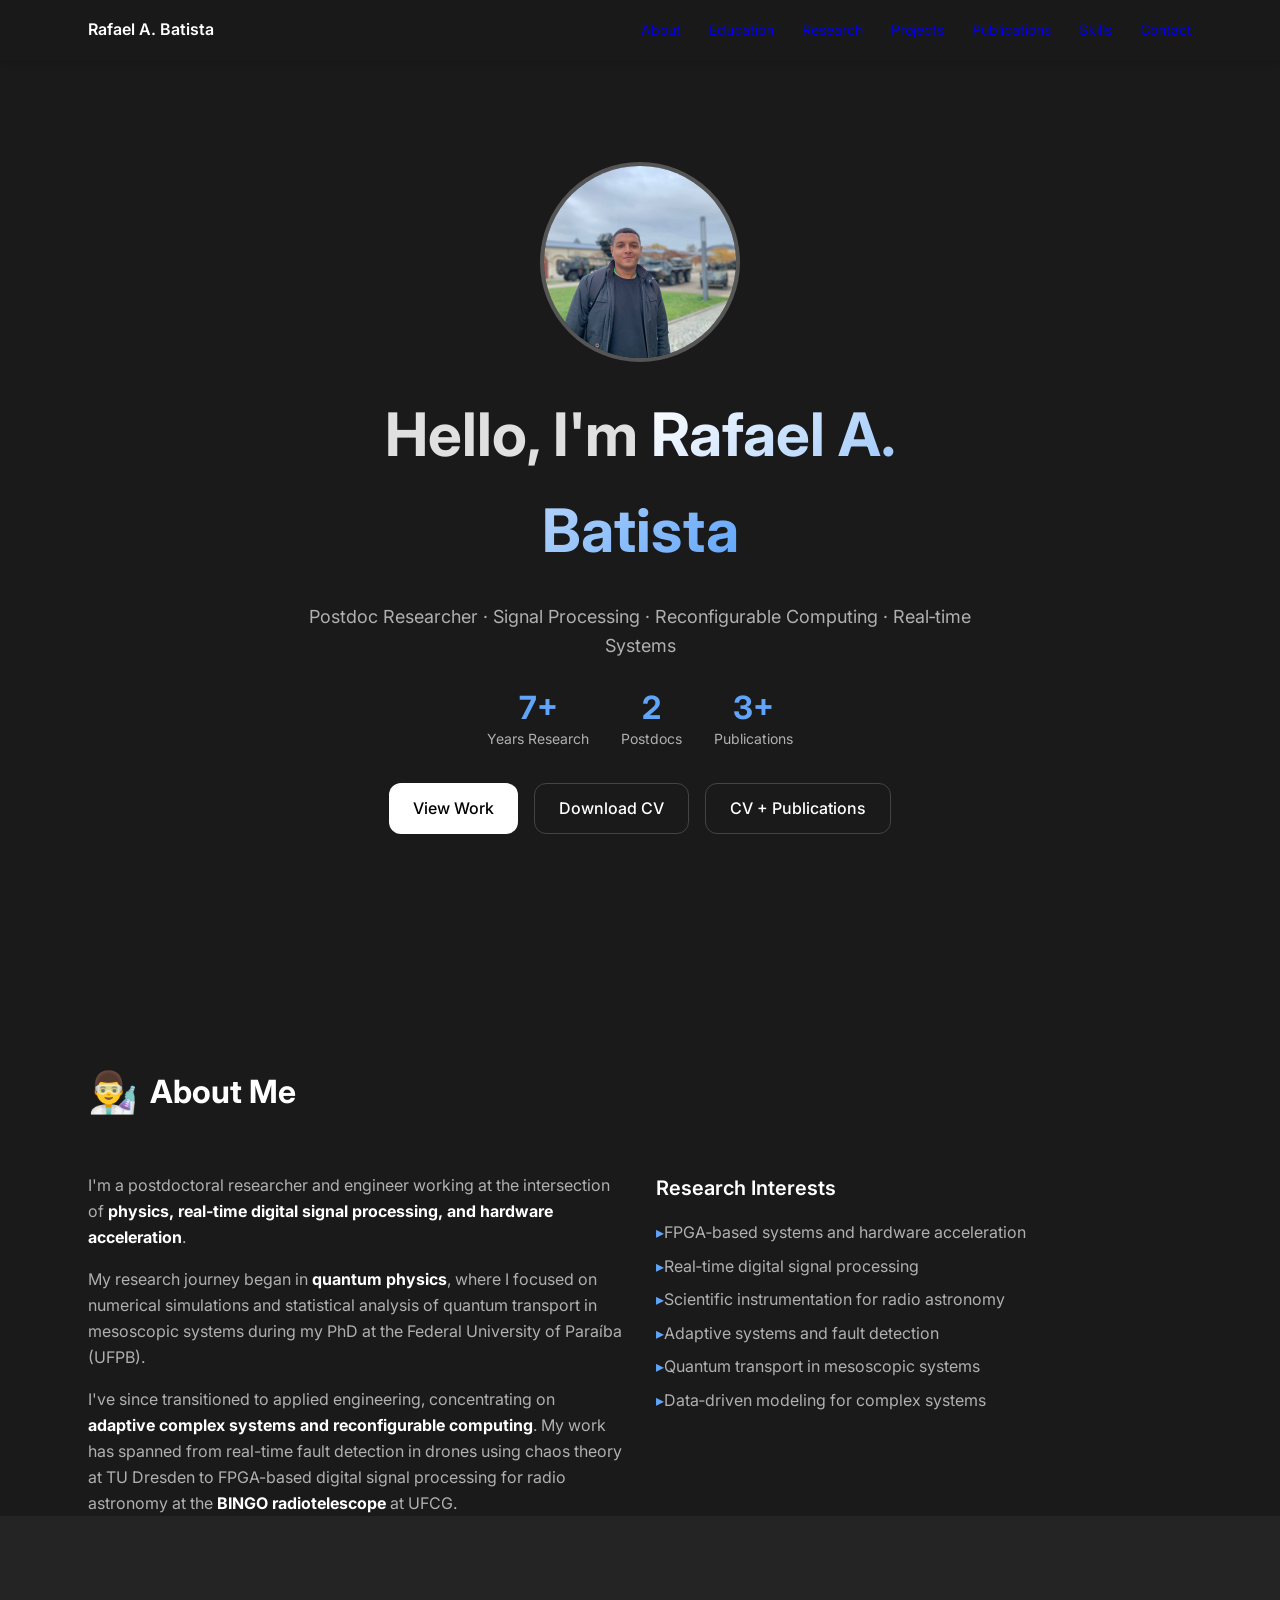
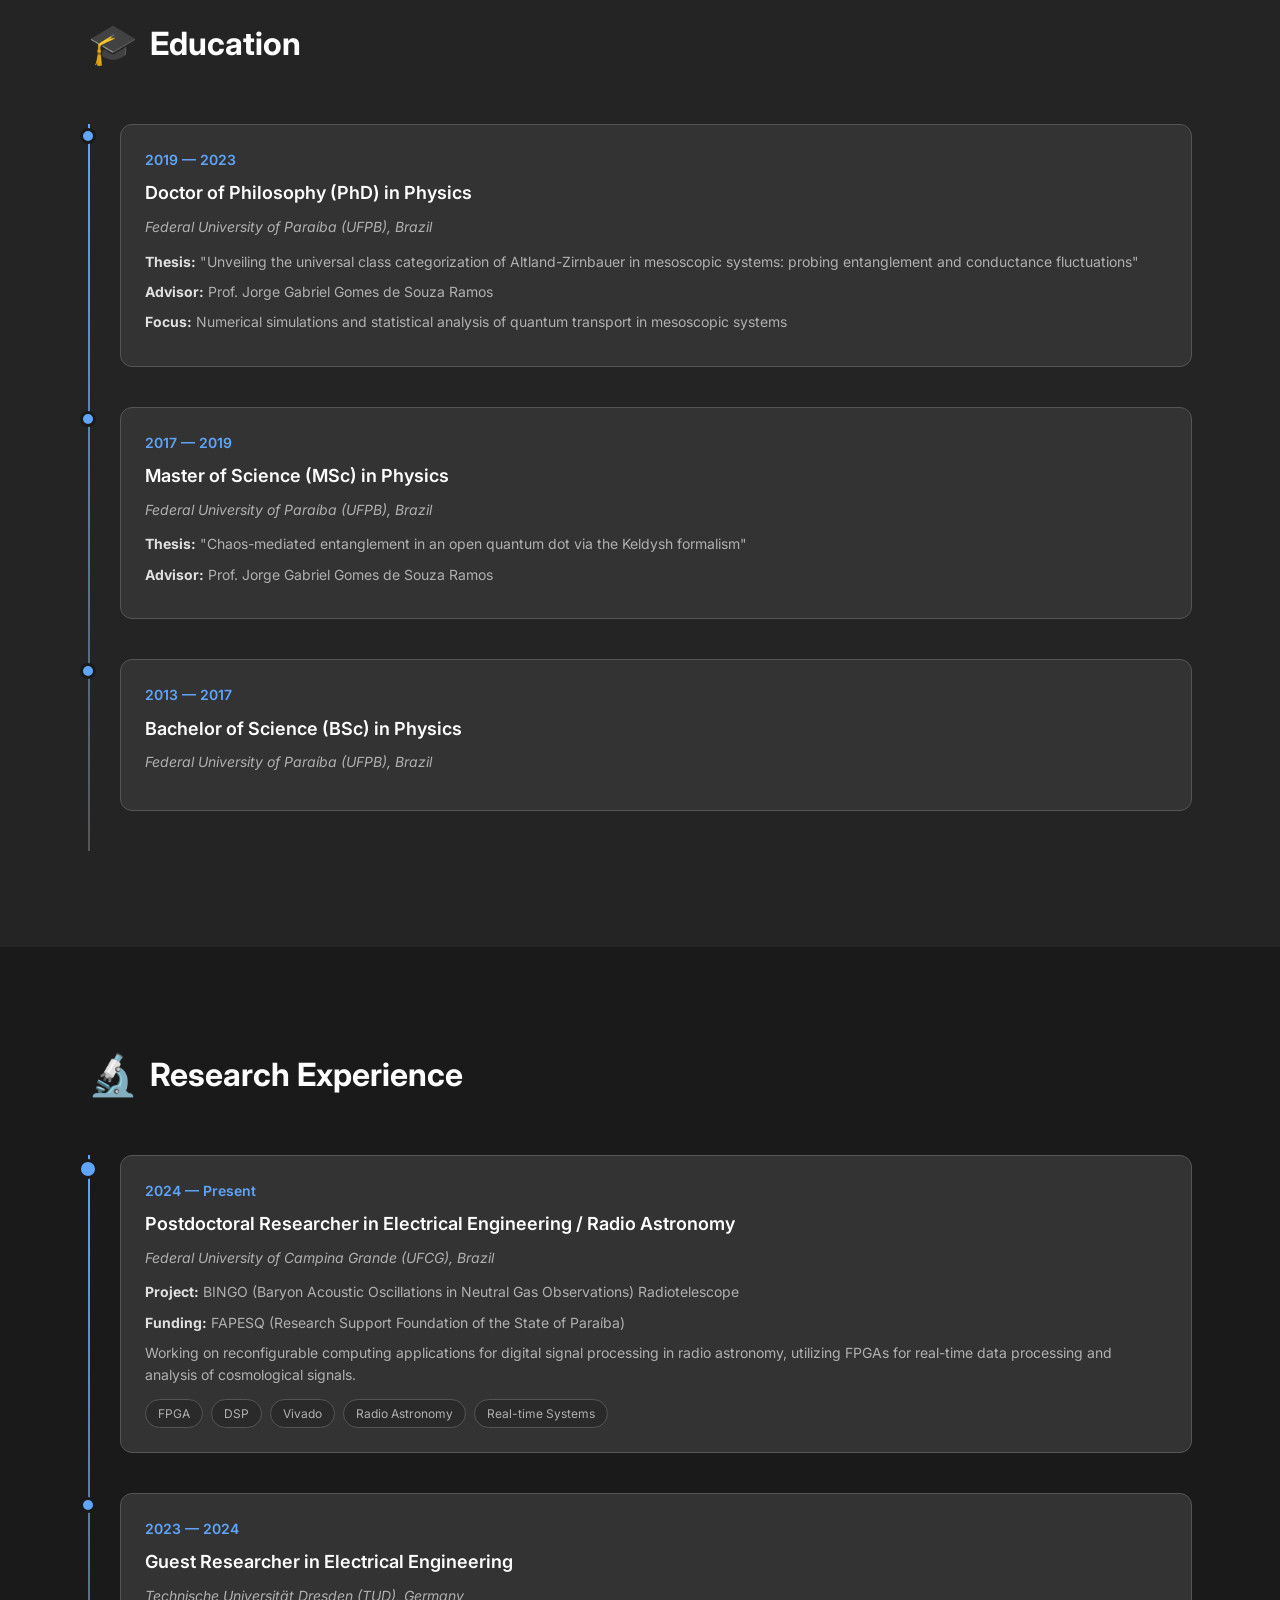
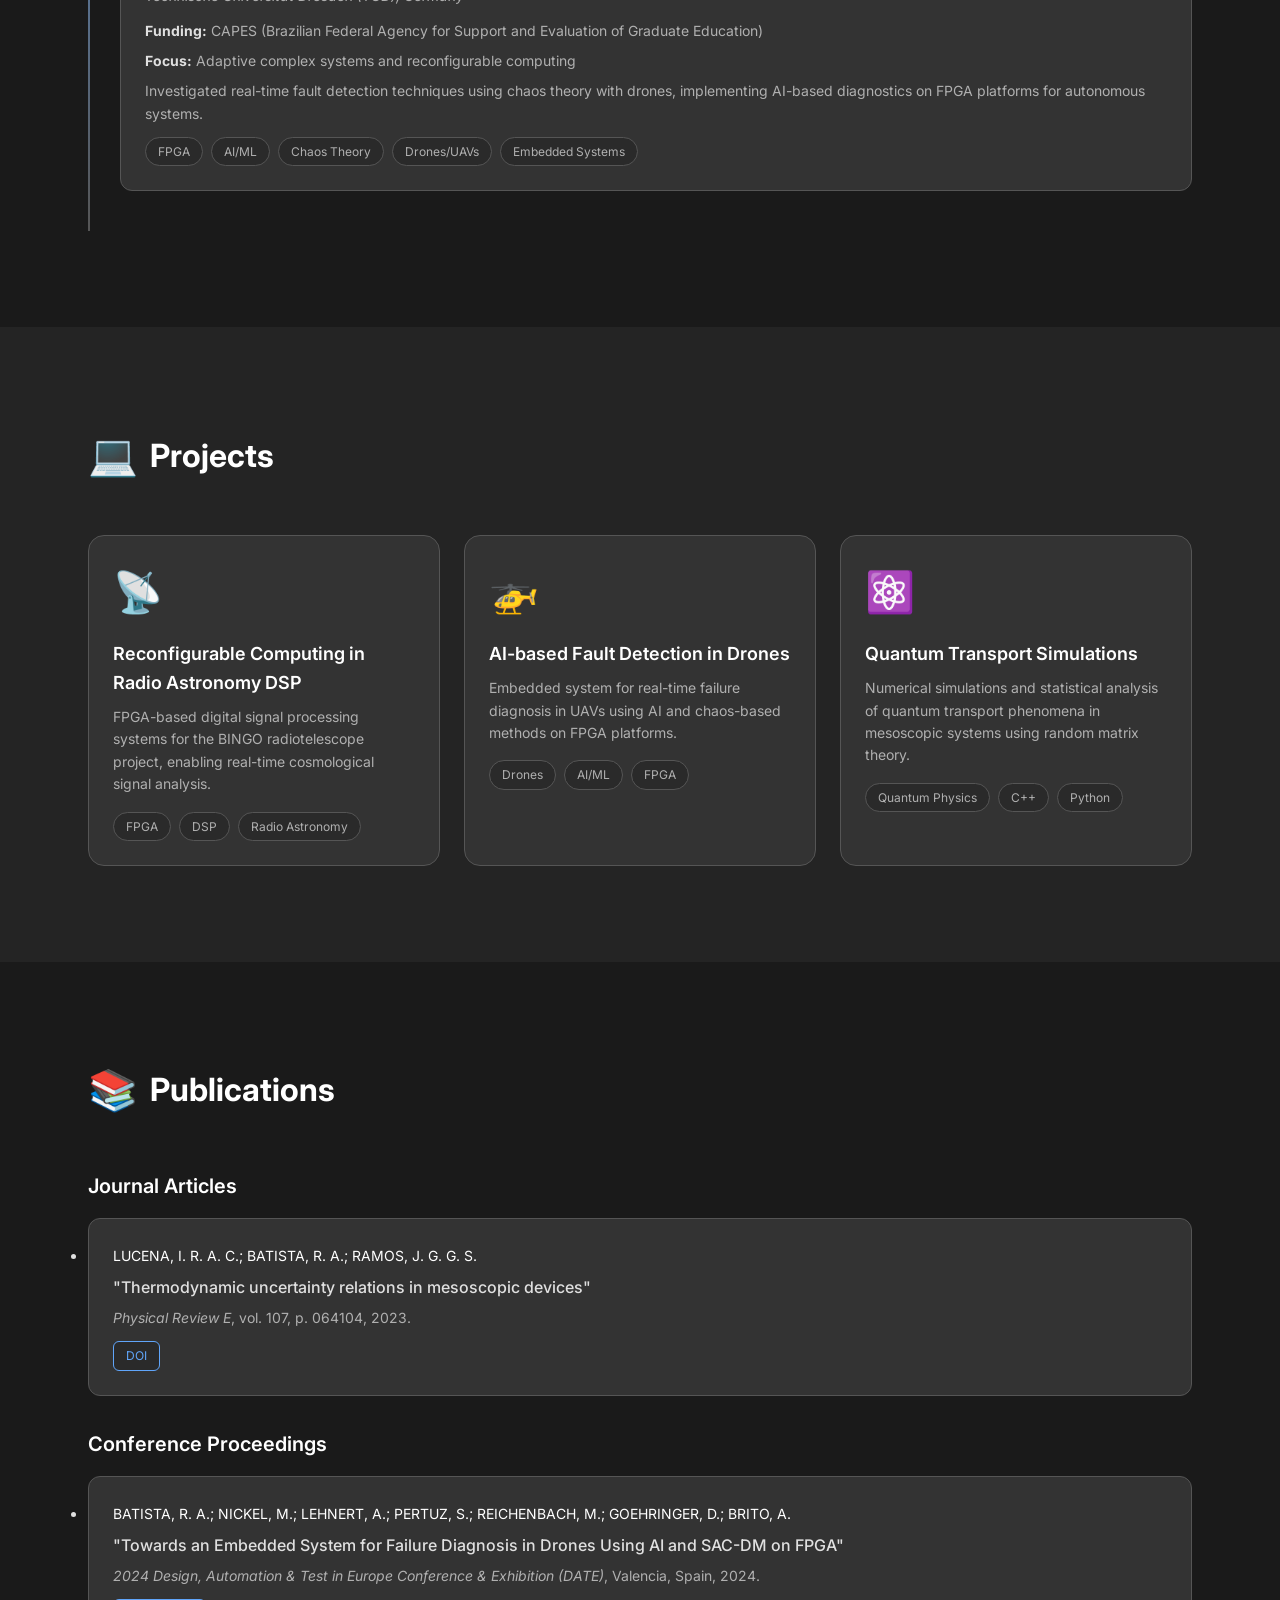
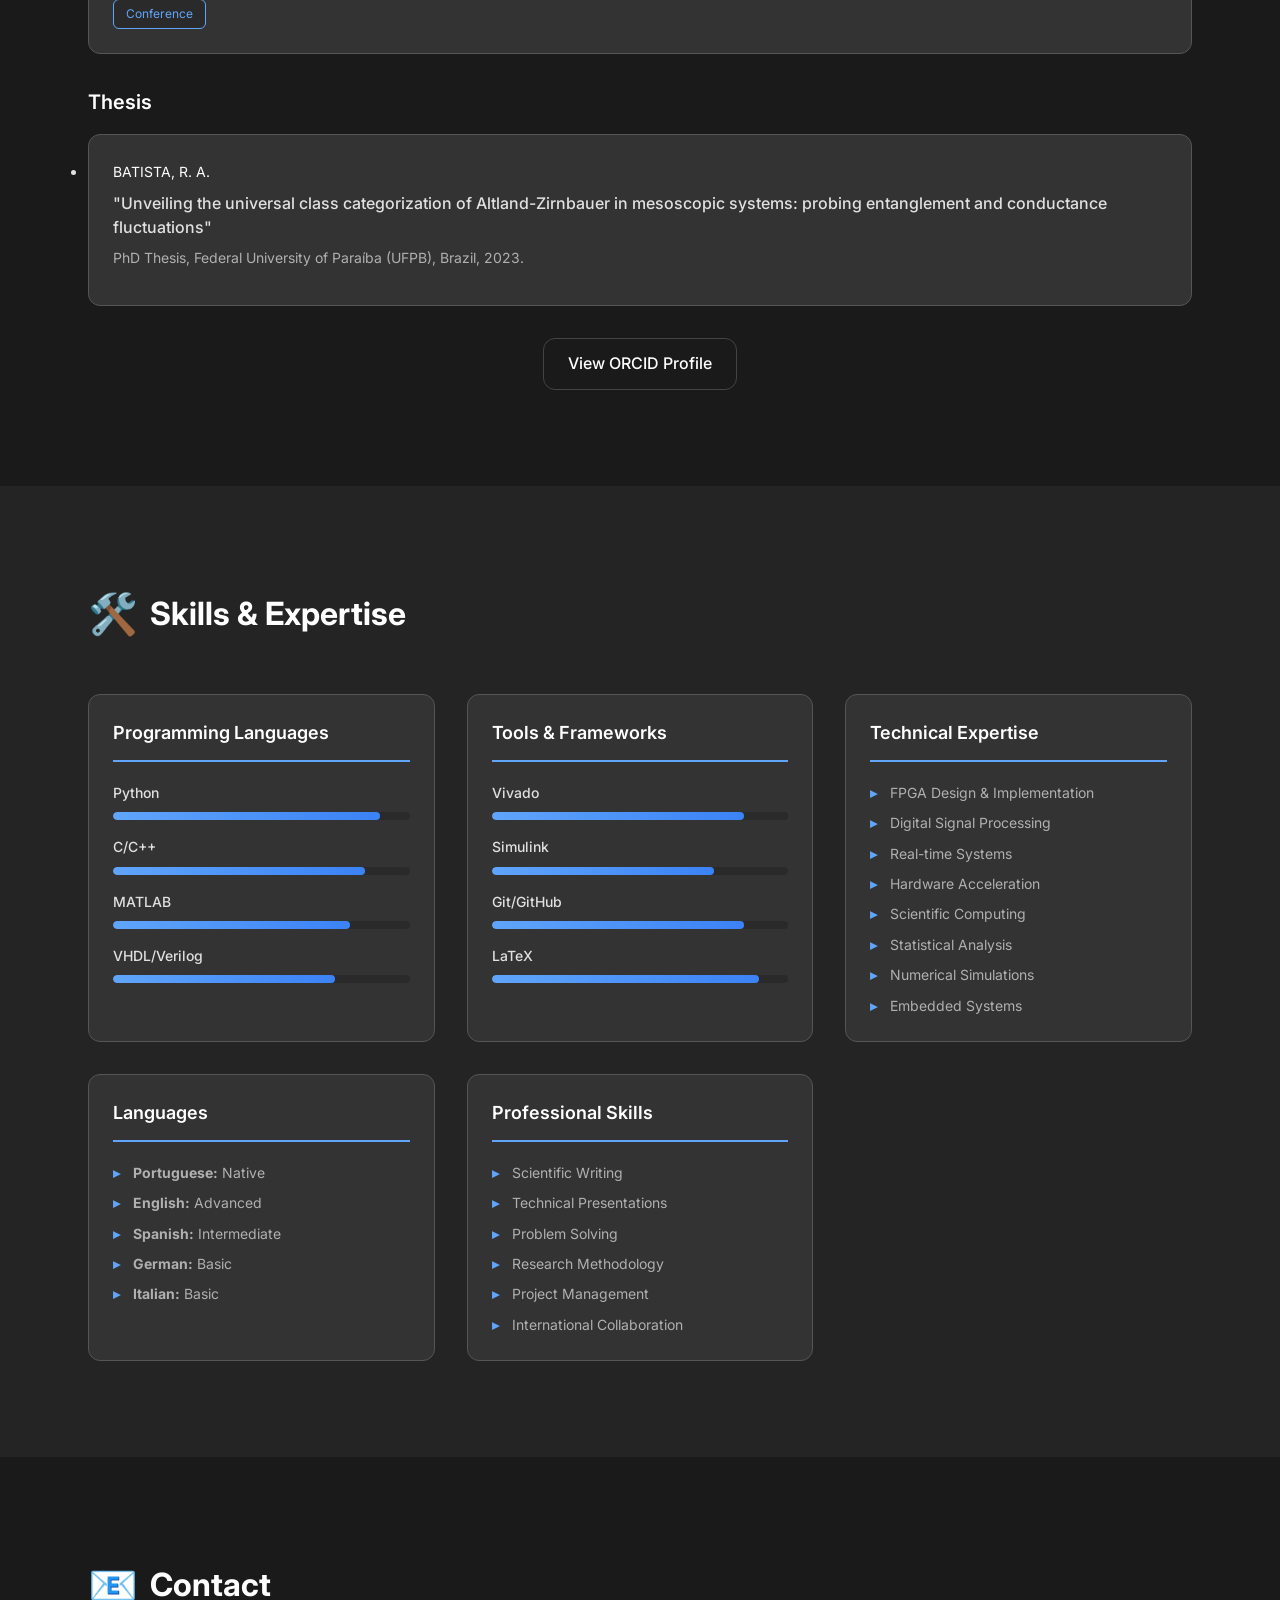
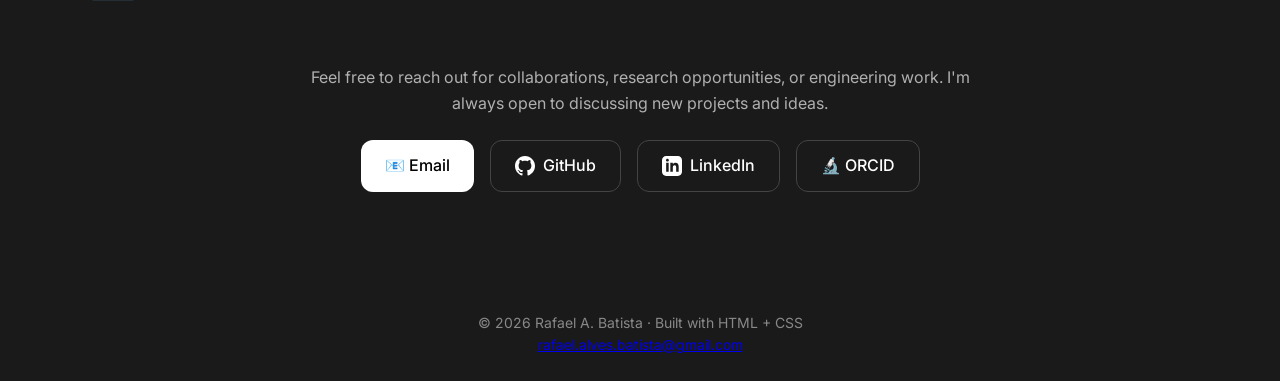
==== index.html @ 234abe45 "Initial commit: Professional portfolio website with all sections and projects" ====
<!DOCTYPE html>
<html lang="en">

<head>
  <meta charset="UTF-8" />
  <meta name="viewport" content="width=device-width, initial-scale=1.0" />

  <!-- SEO Meta Tags -->
  <title>Rafael A. Batista — Postdoctoral Researcher in Signal Processing & Reconfigurable Computing</title>
  <meta name="description"
    content="Rafael A. Batista is a postdoctoral researcher specializing in signal processing, reconfigurable computing, FPGA systems, and quantum transport. Currently working on the BINGO radio astronomy project at UFCG." />
  <meta name="keywords"
    content="Rafael Batista, FPGA, Signal Processing, Radio Astronomy, Quantum Transport, Reconfigurable Computing, BINGO, Digital Signal Processing" />
  <meta name="author" content="Rafael A. Batista" />

  <!-- Open Graph Meta Tags -->
  <meta property="og:title" content="Rafael A. Batista — Postdoctoral Researcher" />
  <meta property="og:description"
    content="Postdoctoral researcher specializing in signal processing, reconfigurable computing, and quantum transport." />
  <meta property="og:type" content="website" />
  <meta property="og:url" content="https://rafffaelb.github.io/" />
  <meta property="og:image" content="my_photo.jpg" />

  <!-- Schema.org markup for Google -->
  <script type="application/ld+json">
  {
    "@context": "https://schema.org",
    "@type": "Person",
    "name": "Rafael Alves Batista",
    "url": "https://rafffaelb.github.io/",
    "sameAs": [
      "https://github.com/Rafffaelb",
      "https://linkedin.com/in/rafael-alves-845470149",
      "https://orcid.org/0000-0002-7906-1505"
    ],
    "jobTitle": "Postdoctoral Researcher",
    "worksFor": {
      "@type": "Organization",
      "name": "Federal University of Campina Grande"
    },
    "alumniOf": [
      {
        "@type": "Organization",
        "name": "Federal University of Paraíba"
      }
    ]
  }
  </script>

  <!-- Favicon -->
  <link rel="icon" type="image/png"
    href="data:image/svg+xml,<svg xmlns='http://www.w3.org/2000/svg' viewBox='0 0 100 100'><text y='.9em' font-size='90'>🔬</text></svg>">

  <link rel="stylesheet" href="styles.css?v=15.0">
</head>

<body class="bg-dark-grey text-light-grey antialiased">

  <!-- NAVBAR -->
  <header class="fixed w-full z-50 bg-dark-grey/80 backdrop-blur border-b border-medium-grey">
    <div class="max-w-6xl mx-auto flex justify-between items-center px-6 py-3">
      <h1 class="text-base font-semibold text-white">Rafael A. Batista</h1>
      <nav class="space-x-6 text-sm text-medium-grey">
        <a href="#about" class="hover:text-white transition">About</a>
        <a href="#education" class="hover:text-white transition">Education</a>
        <a href="#research" class="hover:text-white transition">Research</a>
        <a href="#projects" class="hover:text-white transition">Projects</a>
        <a href="#publications" class="hover:text-white transition">Publications</a>
        <a href="#skills" class="hover:text-white transition">Skills</a>
        <a href="#contact" class="hover:text-white transition">Contact</a>
      </nav>
    </div>
  </header>

  <!-- HERO -->
  <section class="min-h-screen flex items-center justify-center px-6 pt-24">
    <div class="text-center max-w-2xl">
      <div class="flex justify-center mb-6">
        <img src="my_photo.jpg" alt="Rafael A. Batista" class="profile-photo object-cover"
          style="width: 200px; height: 200px; border-radius: 50%; border: 4px solid #555555; object-fit: cover;">
      </div>
      <h2 class="text-4xl md:text-6xl font-bold mb-6">
        Hello, I'm <span class="text-white gradient-text">Rafael A. Batista</span>
      </h2>
      <p class="text-medium-grey text-lg leading-relaxed mb-4">
        Postdoc Researcher · Signal Processing · Reconfigurable Computing · Real‑time Systems
      </p>
      <div class="stats-container flex justify-center gap-8 mb-8">
        <div class="stat-item">
          <div class="stat-number">7+</div>
          <div class="stat-label">Years Research</div>
        </div>
        <div class="stat-item">
          <div class="stat-number">2</div>
          <div class="stat-label">Postdocs</div>
        </div>
        <div class="stat-item">
          <div class="stat-number">3+</div>
          <div class="stat-label">Publications</div>
        </div>
      </div>
      <div class="mt-8 flex justify-center gap-4">
        <a href="#projects" class="btn-primary">
          View Work
        </a>
        <a href="Curriculum_vitae.pdf" class="btn-secondary">
          Download CV
        </a>
        <a href="Curriculum_vitae_publications.pdf" class="btn-secondary">
          CV + Publications
        </a>
      </div>
    </div>
  </section>

  <!-- ABOUT -->
  <section id="about" class="bg-dark-grey max-w-6xl mx-auto px-6 pb-32 pt-40"
    style="position: relative; z-index: 10; background-color: #1a1a1a;">
    <h3 class="section-title">
      <span class="section-icon">👨‍🔬</span>
      About Me
    </h3>
    <div class="grid md:grid-cols-2 gap-8">
      <div>
        <p class="text-medium-grey leading-relaxed mb-4">
          I'm a postdoctoral researcher and engineer working at the intersection of <strong class="text-white">physics,
            real‑time digital signal processing, and hardware acceleration</strong>.
        </p>
        <p class="text-medium-grey leading-relaxed mb-4">
          My research journey began in <strong class="text-white">quantum physics</strong>, where I focused on numerical
          simulations
          and statistical analysis of quantum transport in mesoscopic systems during my PhD at the Federal
          University of Paraíba (UFPB).
        </p>
        <p class="text-medium-grey leading-relaxed">
          I've since transitioned to applied engineering, concentrating on <strong class="text-white">adaptive complex
            systems
            and reconfigurable computing</strong>. My work has spanned from real-time fault detection in drones using
          chaos theory at TU Dresden to FPGA-based digital signal processing for radio astronomy at the
          <strong class="text-white">BINGO radiotelescope</strong> at UFCG.
        </p>
      </div>
      <div>
        <h4 class="text-xl font-semibold mb-4 text-white">Research Interests</h4>
        <ul class="space-y-2 text-medium-grey">
          <li class="flex items-start">
            <span class="text-accent mr-2">▸</span>
            <span>FPGA‑based systems and hardware acceleration</span>
          </li>
          <li class="flex items-start">
            <span class="text-accent mr-2">▸</span>
            <span>Real‑time digital signal processing</span>
          </li>
          <li class="flex items-start">
            <span class="text-accent mr-2">▸</span>
            <span>Scientific instrumentation for radio astronomy</span>
          </li>
          <li class="flex items-start">
            <span class="text-accent mr-2">▸</span>
            <span>Adaptive systems and fault detection</span>
          </li>
          <li class="flex items-start">
            <span class="text-accent mr-2">▸</span>
            <span>Quantum transport in mesoscopic systems</span>
          </li>
          <li class="flex items-start">
            <span class="text-accent mr-2">▸</span>
            <span>Data‑driven modeling for complex systems</span>
          </li>
        </ul>
      </div>
    </div>
  </section>

  <!-- EDUCATION -->
  <section id="education" class="bg-light-grey/40 border-t border-medium-grey">
    <div class="max-w-6xl mx-auto px-6 py-24">
      <h3 class="section-title">
        <span class="section-icon">🎓</span>
        Education
      </h3>

      <div class="timeline">
        <!-- PhD -->
        <div class="timeline-item">
          <div class="timeline-marker"></div>
          <div class="timeline-content">
            <div class="timeline-date">2019 — 2023</div>
            <h4 class="timeline-title">Doctor of Philosophy (PhD) in Physics</h4>
            <p class="timeline-institution">Federal University of Paraíba (UFPB), Brazil</p>
            <p class="timeline-description">
              <strong>Thesis:</strong> "Unveiling the universal class categorization of Altland-Zirnbauer in
              mesoscopic systems: probing entanglement and conductance fluctuations"
            </p>
            <p class="timeline-description">
              <strong>Advisor:</strong> Prof. Jorge Gabriel Gomes de Souza Ramos
            </p>
            <p class="timeline-description">
              <strong>Focus:</strong> Numerical simulations and statistical analysis of quantum transport in mesoscopic
              systems
            </p>
          </div>
        </div>

        <!-- Master's -->
        <div class="timeline-item">
          <div class="timeline-marker"></div>
          <div class="timeline-content">
            <div class="timeline-date">2017 — 2019</div>
            <h4 class="timeline-title">Master of Science (MSc) in Physics</h4>
            <p class="timeline-institution">Federal University of Paraíba (UFPB), Brazil</p>
            <p class="timeline-description">
              <strong>Thesis:</strong> "Chaos-mediated entanglement in an open quantum dot via the Keldysh formalism"
            </p>
            <p class="timeline-description">
              <strong>Advisor:</strong> Prof. Jorge Gabriel Gomes de Souza Ramos
            </p>
          </div>
        </div>

        <!-- Bachelor's -->
        <div class="timeline-item">
          <div class="timeline-marker"></div>
          <div class="timeline-content">
            <div class="timeline-date">2013 — 2017</div>
            <h4 class="timeline-title">Bachelor of Science (BSc) in Physics</h4>
            <p class="timeline-institution">Federal University of Paraíba (UFPB), Brazil</p>
          </div>
        </div>
      </div>
    </div>
  </section>

  <!-- RESEARCH EXPERIENCE -->
  <section id="research" class="max-w-6xl mx-auto px-6 py-24">
    <h3 class="section-title">
      <span class="section-icon">🔬</span>
      Research Experience
    </h3>

    <div class="timeline">
      <!-- Current Postdoc -->
      <div class="timeline-item">
        <div class="timeline-marker current"></div>
        <div class="timeline-content">
          <div class="timeline-date">2024 — Present</div>
          <h4 class="timeline-title">Postdoctoral Researcher in Electrical Engineering / Radio Astronomy</h4>
          <p class="timeline-institution">Federal University of Campina Grande (UFCG), Brazil</p>
          <p class="timeline-description">
            <strong>Project:</strong> BINGO (Baryon Acoustic Oscillations in Neutral Gas Observations) Radiotelescope
          </p>
          <p class="timeline-description">
            <strong>Funding:</strong> FAPESQ (Research Support Foundation of the State of Paraíba)
          </p>
          <p class="timeline-description">
            Working on reconfigurable computing applications for digital signal processing in radio astronomy,
            utilizing FPGAs for real-time data processing and analysis of cosmological signals.
          </p>
          <div class="tech-container mt-3">
            <span class="tech-item">FPGA</span>
            <span class="tech-item">DSP</span>
            <span class="tech-item">Vivado</span>
            <span class="tech-item">Radio Astronomy</span>
            <span class="tech-item">Real-time Systems</span>
          </div>
        </div>
      </div>

      <!-- Previous Postdoc -->
      <div class="timeline-item">
        <div class="timeline-marker"></div>
        <div class="timeline-content">
          <div class="timeline-date">2023 — 2024</div>
          <h4 class="timeline-title">Guest Researcher in Electrical Engineering</h4>
          <p class="timeline-institution">Technische Universität Dresden (TUD), Germany</p>
          <p class="timeline-description">
            <strong>Funding:</strong> CAPES (Brazilian Federal Agency for Support and Evaluation of Graduate Education)
          </p>
          <p class="timeline-description">
            <strong>Focus:</strong> Adaptive complex systems and reconfigurable computing
          </p>
          <p class="timeline-description">
            Investigated real-time fault detection techniques using chaos theory with drones,
            implementing AI-based diagnostics on FPGA platforms for autonomous systems.
          </p>
          <div class="tech-container mt-3">
            <span class="tech-item">FPGA</span>
            <span class="tech-item">AI/ML</span>
            <span class="tech-item">Chaos Theory</span>
            <span class="tech-item">Drones/UAVs</span>
            <span class="tech-item">Embedded Systems</span>
          </div>
        </div>
      </div>
    </div>
  </section>

  <!-- PROJECTS -->
  <section id="projects" class="bg-light-grey/40 border-t border-medium-grey">
    <div class="max-w-6xl mx-auto px-6 py-24">
      <h3 class="section-title">
        <span class="section-icon">💻</span>
        Projects
      </h3>

      <div class="grid md:grid-cols-2 lg:grid-cols-3 gap-6">
        <!-- Card 1: Radio Astronomy DSP -->
        <a href="project_radio_astronomy_dsp.html" class="project-card">
          <div class="project-icon">📡</div>
          <h4 class="text-lg font-semibold mb-2 text-white">Reconfigurable Computing in Radio Astronomy DSP</h4>
          <p class="text-medium-grey text-sm mb-4">
            FPGA-based digital signal processing systems for the BINGO radiotelescope project,
            enabling real-time cosmological signal analysis.
          </p>
          <div class="tech-container">
            <span class="tech-item">FPGA</span>
            <span class="tech-item">DSP</span>
            <span class="tech-item">Radio Astronomy</span>
          </div>
        </a>

        <!-- Card 2: Drones and Robotics -->
        <a href="project_drones_robotics.html" class="project-card">
          <div class="project-icon">🚁</div>
          <h4 class="text-lg font-semibold mb-2 text-white">AI-based Fault Detection in Drones</h4>
          <p class="text-medium-grey text-sm mb-4">
            Embedded system for real-time failure diagnosis in UAVs using AI and chaos-based
            methods on FPGA platforms.
          </p>
          <div class="tech-container">
            <span class="tech-item">Drones</span>
            <span class="tech-item">AI/ML</span>
            <span class="tech-item">FPGA</span>
          </div>
        </a>

        <!-- Card 3: Quantum Transport -->
        <a href="project_quantum_transport.html" class="project-card">
          <div class="project-icon">⚛️</div>
          <h4 class="text-lg font-semibold mb-2 text-white">Quantum Transport Simulations</h4>
          <p class="text-medium-grey text-sm mb-4">
            Numerical simulations and statistical analysis of quantum transport phenomena in
            mesoscopic systems using random matrix theory.
          </p>
          <div class="tech-container">
            <span class="tech-item">Quantum Physics</span>
            <span class="tech-item">C++</span>
            <span class="tech-item">Python</span>
          </div>
        </a>
      </div>
    </div>
  </section>

  <!-- PUBLICATIONS -->
  <section id="publications" class="max-w-6xl mx-auto px-6 py-24">
    <h3 class="section-title">
      <span class="section-icon">📚</span>
      Publications
    </h3>

    <div class="publications-container">
      <!-- Journal Articles -->
      <div class="publication-category">
        <h4 class="text-xl font-semibold mb-4 text-white">Journal Articles</h4>
        <ul class="space-y-4">
          <li class="publication-item">
            <div class="publication-authors">
              <span class="text-white">LUCENA, I. R. A. C.; BATISTA, R. A.; RAMOS, J. G. G. S.</span>
            </div>
            <div class="publication-title">
              "Thermodynamic uncertainty relations in mesoscopic devices"
            </div>
            <div class="publication-venue">
              <em class="text-medium-grey">Physical Review E</em>, vol. 107, p. 064104, 2023.
            </div>
            <div class="publication-links">
              <a href="https://doi.org/10.1103/PhysRevE.107.064104" target="_blank" class="publication-link">DOI</a>
            </div>
          </li>
        </ul>
      </div>

      <!-- Conference Papers -->
      <div class="publication-category mt-8">
        <h4 class="text-xl font-semibold mb-4 text-white">Conference Proceedings</h4>
        <ul class="space-y-4">
          <li class="publication-item">
            <div class="publication-authors">
              <span class="text-white">BATISTA, R. A.; NICKEL, M.; LEHNERT, A.; PERTUZ, S.; REICHENBACH, M.; GOEHRINGER,
                D.; BRITO, A.</span>
            </div>
            <div class="publication-title">
              "Towards an Embedded System for Failure Diagnosis in Drones Using AI and SAC-DM on FPGA"
            </div>
            <div class="publication-venue">
              <em class="text-medium-grey">2024 Design, Automation & Test in Europe Conference & Exhibition (DATE)</em>,
              Valencia, Spain, 2024.
            </div>
            <div class="publication-links">
              <a href="#" class="publication-link">Conference</a>
            </div>
          </li>
        </ul>
      </div>

      <!-- PhD Thesis -->
      <div class="publication-category mt-8">
        <h4 class="text-xl font-semibold mb-4 text-white">Thesis</h4>
        <ul class="space-y-4">
          <li class="publication-item">
            <div class="publication-authors">
              <span class="text-white">BATISTA, R. A.</span>
            </div>
            <div class="publication-title">
              "Unveiling the universal class categorization of Altland-Zirnbauer in mesoscopic systems:
              probing entanglement and conductance fluctuations"
            </div>
            <div class="publication-venue">
              PhD Thesis, Federal University of Paraíba (UFPB), Brazil, 2023.
            </div>
          </li>
        </ul>
      </div>
    </div>

    <div class="text-center mt-8">
      <a href="https://orcid.org/0000-0002-7906-1505" target="_blank" class="btn-secondary">
        View ORCID Profile
      </a>
    </div>
  </section>

  <!-- SKILLS -->
  <section id="skills" class="bg-light-grey/40 border-t border-medium-grey">
    <div class="max-w-6xl mx-auto px-6 py-24">
      <h3 class="section-title">
        <span class="section-icon">🛠️</span>
        Skills & Expertise
      </h3>

      <div class="grid md:grid-cols-2 lg:grid-cols-3 gap-8">
        <!-- Programming Languages -->
        <div class="skill-category">
          <h4 class="skill-category-title">Programming Languages</h4>
          <div class="skill-list">
            <div class="skill-item">
              <span class="skill-name">Python</span>
              <div class="skill-bar">
                <div class="skill-level" style="width: 90%;"></div>
              </div>
            </div>
            <div class="skill-item">
              <span class="skill-name">C/C++</span>
              <div class="skill-bar">
                <div class="skill-level" style="width: 85%;"></div>
              </div>
            </div>
            <div class="skill-item">
              <span class="skill-name">MATLAB</span>
              <div class="skill-bar">
                <div class="skill-level" style="width: 80%;"></div>
              </div>
            </div>
            <div class="skill-item">
              <span class="skill-name">VHDL/Verilog</span>
              <div class="skill-bar">
                <div class="skill-level" style="width: 75%;"></div>
              </div>
            </div>
          </div>
        </div>

        <!-- Tools & Frameworks -->
        <div class="skill-category">
          <h4 class="skill-category-title">Tools & Frameworks</h4>
          <div class="skill-list">
            <div class="skill-item">
              <span class="skill-name">Vivado</span>
              <div class="skill-bar">
                <div class="skill-level" style="width: 85%;"></div>
              </div>
            </div>
            <div class="skill-item">
              <span class="skill-name">Simulink</span>
              <div class="skill-bar">
                <div class="skill-level" style="width: 75%;"></div>
              </div>
            </div>
            <div class="skill-item">
              <span class="skill-name">Git/GitHub</span>
              <div class="skill-bar">
                <div class="skill-level" style="width: 85%;"></div>
              </div>
            </div>
            <div class="skill-item">
              <span class="skill-name">LaTeX</span>
              <div class="skill-bar">
                <div class="skill-level" style="width: 90%;"></div>
              </div>
            </div>
          </div>
        </div>

        <!-- Technical Expertise -->
        <div class="skill-category">
          <h4 class="skill-category-title">Technical Expertise</h4>
          <ul class="expertise-list">
            <li>FPGA Design & Implementation</li>
            <li>Digital Signal Processing</li>
            <li>Real-time Systems</li>
            <li>Hardware Acceleration</li>
            <li>Scientific Computing</li>
            <li>Statistical Analysis</li>
            <li>Numerical Simulations</li>
            <li>Embedded Systems</li>
          </ul>
        </div>

        <!-- Languages -->
        <div class="skill-category">
          <h4 class="skill-category-title">Languages</h4>
          <ul class="expertise-list">
            <li><strong>Portuguese:</strong> Native</li>
            <li><strong>English:</strong> Advanced</li>
            <li><strong>Spanish:</strong> Intermediate</li>
            <li><strong>German:</strong> Basic</li>
            <li><strong>Italian:</strong> Basic</li>
          </ul>
        </div>

        <!-- Soft Skills -->
        <div class="skill-category">
          <h4 class="skill-category-title">Professional Skills</h4>
          <ul class="expertise-list">
            <li>Scientific Writing</li>
            <li>Technical Presentations</li>
            <li>Problem Solving</li>
            <li>Research Methodology</li>
            <li>Project Management</li>
            <li>International Collaboration</li>
          </ul>
        </div>
      </div>
    </div>
  </section>

  <!-- CONTACT -->
  <section id="contact" class="max-w-6xl mx-auto px-6 py-24">
    <h3 class="section-title">
      <span class="section-icon">📧</span>
      Contact
    </h3>
    <p class="text-medium-grey mb-6 max-w-2xl mx-auto text-center">
      Feel free to reach out for collaborations, research opportunities, or engineering work.
      I'm always open to discussing new projects and ideas.
    </p>
    <div class="flex flex-wrap justify-center gap-4">
      <a href="mailto:rafael.alves.batista@gmail.com" class="btn-primary">
        📧 Email
      </a>
      <a href="https://github.com/Rafffaelb" target="_blank" class="btn-secondary">
        <svg class="inline w-5 h-5 mr-2" fill="currentColor" viewBox="0 0 24 24">
          <path
            d="M12 0c-6.626 0-12 5.373-12 12 0 5.302 3.438 9.8 8.207 11.387.599.111.793-.261.793-.577v-2.234c-3.338.726-4.033-1.416-4.033-1.416-.546-1.387-1.333-1.756-1.333-1.756-1.089-.745.083-.729.083-.729 1.205.084 1.839 1.237 1.839 1.237 1.07 1.834 2.807 1.304 3.492.997.107-.775.418-1.305.762-1.604-2.665-.305-5.467-1.334-5.467-5.931 0-1.311.469-2.381 1.236-3.221-.124-.303-.535-1.524.117-3.176 0 0 1.008-.322 3.301 1.23.957-.266 1.983-.399 3.003-.404 1.02.005 2.047.138 3.006.404 2.291-1.552 3.297-1.23 3.297-1.23.653 1.653.242 2.874.118 3.176.77.84 1.235 1.911 1.235 3.221 0 4.609-2.807 5.624-5.479 5.921.43.372.823 1.102.823 2.222v3.293c0 .319.192.694.801.576 4.765-1.589 8.199-6.086 8.199-11.386 0-6.627-5.373-12-12-12z" />
        </svg>
        GitHub
      </a>
      <a href="https://linkedin.com/in/rafael-alves-845470149" target="_blank" class="btn-secondary">
        <svg class="inline w-5 h-5 mr-2" fill="currentColor" viewBox="0 0 24 24">
          <path
            d="M19 0h-14c-2.761 0-5 2.239-5 5v14c0 2.761 2.239 5 5 5h14c2.762 0 5-2.239 5-5v-14c0-2.761-2.238-5-5-5zm-11 19h-3v-11h3v11zm-1.5-12.268c-.966 0-1.75-.79-1.75-1.764s.784-1.764 1.75-1.764 1.75.79 1.75 1.764-.783 1.764-1.75 1.764zm13.5 12.268h-3v-5.604c0-3.368-4-3.113-4 0v5.604h-3v-11h3v1.765c1.396-2.586 7-2.777 7 2.476v6.759z" />
        </svg>
        LinkedIn
      </a>
      <a href="https://orcid.org/0000-0002-7906-1505" target="_blank" class="btn-secondary">
        🔬 ORCID
      </a>
    </div>
  </section>

  <!-- FOOTER -->
  <footer class="border-t border-medium-grey py-6 text-center text-sm text-dark-grey">
    <p>© 2026 Rafael A. Batista · Built with HTML + CSS</p>
    <p class="mt-2">
      <a href="mailto:rafael.alves.batista@gmail.com"
        class="hover:text-white transition">rafael.alves.batista@gmail.com</a>
    </p>
  </footer>

  <script src="script.js?v=15.0"></script>
</body>

</html>
---- styles.css ----
/* Import Google Fonts */
@import url('https://fonts.googleapis.com/css2?family=Inter:wght@300;400;500;600;700&display=swap');

/* CSS Variables for easy theming */
:root {
  --color-bg-darkest: #121212;
  --color-bg-dark: #1a1a1a;
  --color-bg-medium: #2a2a2a;
  --color-bg-light: #333333;
  --color-text-white: #ffffff;
  --color-text-light: #e0e0e0;
  --color-text-medium: #b0b0b0;
  --color-text-dark: #888888;
  --color-border-light: #444444;
  --color-border-medium: #555555;
  --color-accent: #60a5fa;
  --color-accent-hover: #3b82f6;
  --transition-speed: 0.3s;
}

/* Base styles */
* {
  margin: 0;
  padding: 0;
  box-sizing: border-box;
}

body {
  font-family: 'Inter', sans-serif;
  background-color: var(--color-bg-dark);
  color: var(--color-text-light);
  overflow-x: hidden;
  line-height: 1.6;
}

/* Utility classes */
.bg-darkest-grey {
  background-color: var(--color-bg-darkest);
}

.bg-dark-grey {
  background-color: var(--color-bg-dark);
}

.bg-medium-grey {
  background-color: var(--color-bg-medium);
}

.bg-light-grey {
  background-color: var(--color-bg-light);
}

.text-white {
  color: var(--color-text-white);
}

.text-light-grey {
  color: var(--color-text-light);
}

.text-medium-grey {
  color: var(--color-text-medium);
}

.text-dark-grey {
  color: var(--color-text-dark);
}

.text-accent {
  color: var(--color-accent);
}

.border-light-grey {
  border-color: var(--color-border-light);
}

.border-medium-grey {
  border-color: var(--color-border-medium);
}

.transition {
  transition: all var(--transition-speed) ease;
}

.backdrop-blur {
  backdrop-filter: blur(10px);
}

/* Layout utilities */
.border {
  border-width: 1px;
}

.rounded-xl {
  border-radius: 0.75rem;
}

.rounded-2xl {
  border-radius: 1rem;
}

.p-6 {
  padding: 1.5rem;
}

.p-4 {
  padding: 1rem;
}

.py-2 {
  padding-top: 0.5rem;
  padding-bottom: 0.5rem;
}

.py-3 {
  padding-top: 0.75rem;
  padding-bottom: 0.75rem;
}

.px-4 {
  padding-left: 1rem;
  padding-right: 1rem;
}

.px-6 {
  padding-left: 1.5rem;
  padding-right: 1.5rem;
}

.py-4 {
  padding-top: 1rem;
  padding-bottom: 1rem;
}

.px-5 {
  padding-left: 1.25rem;
  padding-right: 1.25rem;
}

.py-24 {
  padding-top: 6rem;
  padding-bottom: 6rem;
}

.py-32 {
  padding-top: 8rem;
  padding-bottom: 8rem;
}

.py-6 {
  padding-top: 1.5rem;
  padding-bottom: 1.5rem;
}

.pt-24 {
  padding-top: 6rem;
}

.pt-40 {
  padding-top: 10rem;
}

.pb-16 {
  padding-bottom: 4rem;
}

.mb-6 {
  margin-bottom: 1.5rem;
}

.mb-12 {
  margin-bottom: 3rem;
}

.mb-8 {
  margin-bottom: 2rem;
}

.mb-4 {
  margin-bottom: 1rem;
}

.mb-2 {
  margin-bottom: 0.5rem;
}

.mt-8 {
  margin-top: 2rem;
}

.mt-16 {
  margin-top: 4rem;
}

.mt-32 {
  margin-top: 8rem;
}

.mt-4 {
  margin-top: 1rem;
}

.mt-3 {
  margin-top: 0.75rem;
}

.text-base {
  font-size: 1rem;
}

.text-lg {
  font-size: 1.125rem;
}

.text-sm {
  font-size: 0.875rem;
}

.text-xs {
  font-size: 0.75rem;
}

.text-4xl {
  font-size: 2.25rem;
}

.md\:text-6xl {
  font-size: 3.75rem;
}

.text-3xl {
  font-size: 1.875rem;
}

.text-xl {
  font-size: 1.25rem;
}

.font-semibold {
  font-weight: 600;
}

.font-bold {
  font-weight: 700;
}

.font-medium {
  font-weight: 500;
}

.leading-relaxed {
  line-height: 1.625;
}

.text-center {
  text-align: center;
}

.text-left {
  text-align: left;
}

.max-w-6xl {
  max-width: 72rem;
}

.max-w-3xl {
  max-width: 48rem;
}

.max-w-2xl {
  max-width: 42rem;
}

.mx-auto {
  margin-left: auto;
  margin-right: auto;
}

.space-x-6>*+* {
  margin-left: 1.5rem;
}

.gap-4 {
  gap: 1rem;
}

.gap-6 {
  gap: 1.5rem;
}

.gap-8 {
  gap: 2rem;
}

.flex {
  display: flex;
}

.flex-wrap {
  flex-wrap: wrap;
}

.justify-between {
  justify-content: space-between;
}

.justify-center {
  justify-content: center;
}

.items-center {
  align-items: center;
}

.items-start {
  align-items: flex-start;
}

.fixed {
  position: fixed;
}

.w-full {
  width: 100%;
}

.z-50 {
  z-index: 50;
}

.min-h-screen {
  min-height: 100vh;
}

.relative {
  position: relative;
}

.object-cover {
  object-fit: cover;
}

.border-b {
  border-bottom-width: 1px;
}

.border-t {
  border-top-width: 1px;
}

.grid {
  display: grid;
}

.md\:grid-cols-2 {
  grid-template-columns: repeat(2, 1fr);
}

.lg\:grid-cols-3 {
  grid-template-columns: repeat(3, 1fr);
}

.space-y-4>*+* {
  margin-top: 1rem;
}

.space-y-2>*+* {
  margin-top: 0.5rem;
}

/* Custom additions */
.bg-light-grey\/40 {
  background-color: rgba(51, 51, 51, 0.4);
}

.bg-dark-grey\/80 {
  background-color: rgba(26, 26, 26, 0.8);
}

/* Header styles */
header {
  height: 60px;
  min-height: 60px;
  top: 0;
  left: 0;
  right: 0;
  z-index: 50;
  box-shadow: 0 4px 6px rgba(0, 0, 0, 0.1);
}

header div {
  min-height: 60px;
  height: 100%;
}

header .py-3 {
  padding-top: 0.75rem;
  padding-bottom: 0.75rem;
}

header a {
  position: relative;
  text-decoration: none;
}

header a::after {
  content: '';
  position: absolute;
  width: 0;
  height: 2px;
  bottom: -5px;
  left: 0;
  background-color: var(--color-accent);
  transition: width var(--transition-speed) ease;
}

header a:hover::after,
header a.active::after {
  width: 100%;
}

/* Profile photo styles */
.profile-photo {
  width: 200px;
  height: 200px;
  border-radius: 50%;
  object-fit: cover;
  border: 4px solid var(--color-border-medium);
  transition: transform var(--transition-speed) ease, box-shadow var(--transition-speed) ease;
}

.profile-photo:hover {
  transform: scale(1.05);
  box-shadow: 0 10px 30px rgba(96, 165, 250, 0.3);
}

/* Gradient text effect */
.gradient-text {
  background: linear-gradient(135deg, #ffffff 0%, #60a5fa 100%);
  -webkit-background-clip: text;
  -webkit-text-fill-color: transparent;
  background-clip: text;
}

/* Stats container in hero section */
.stats-container {
  display: flex;
  justify-content: center;
  gap: 2rem;
  margin: 2rem 0;
}

.stat-item {
  text-align: center;
}

.stat-number {
  font-size: 2rem;
  font-weight: 700;
  color: var(--color-accent);
  line-height: 1;
}

.stat-label {
  font-size: 0.875rem;
  color: var(--color-text-medium);
  margin-top: 0.25rem;
}

/* Button styles */
.btn-primary,
.btn-secondary {
  display: inline-flex;
  align-items: center;
  padding: 0.75rem 1.5rem;
  border-radius: 0.75rem;
  font-weight: 500;
  text-decoration: none;
  transition: all var(--transition-speed) ease;
  cursor: pointer;
}

.btn-primary {
  background-color: var(--color-text-white);
  color: #000000;
}

.btn-primary:hover {
  background-color: var(--color-text-light);
  transform: translateY(-2px);
  box-shadow: 0 10px 25px rgba(255, 255, 255, 0.1);
}

.btn-secondary {
  border: 1px solid var(--color-border-light);
  color: var(--color-text-white);
  background-color: transparent;
}

.btn-secondary:hover {
  border-color: var(--color-text-white);
  background-color: rgba(255, 255, 255, 0.05);
  transform: translateY(-2px);
}

.btn-secondary svg {
  display: inline-block;
  width: 1.25rem;
  height: 1.25rem;
  margin-right: 0.5rem;
  vertical-align: middle;
}

/* Section title styles */
.section-title {
  font-size: 2rem;
  font-weight: 700;
  margin-bottom: 3rem;
  color: var(--color-text-white);
  display: flex;
  align-items: center;
  gap: 0.75rem;
}

.section-icon {
  font-size: 2.5rem;
  display: inline-block;
}

/* Timeline styles */
.timeline {
  position: relative;
  padding-left: 2rem;
}

.timeline::before {
  content: '';
  position: absolute;
  left: 0;
  top: 0;
  bottom: 0;
  width: 2px;
  background: linear-gradient(180deg, var(--color-accent) 0%, var(--color-border-medium) 100%);
}

.timeline-item {
  position: relative;
  padding-bottom: 2.5rem;
}

.timeline-marker {
  position: absolute;
  left: -2.5rem;
  top: 0.25rem;
  width: 1rem;
  height: 1rem;
  border-radius: 50%;
  background-color: var(--color-accent);
  border: 3px solid var(--color-bg-dark);
  z-index: 1;
}

.timeline-marker.current {
  width: 1.25rem;
  height: 1.25rem;
  left: -2.625rem;
  animation: pulse 2s infinite;
}

@keyframes pulse {

  0%,
  100% {
    box-shadow: 0 0 0 0 rgba(96, 165, 250, 0.7);
  }

  50% {
    box-shadow: 0 0 0 10px rgba(96, 165, 250, 0);
  }
}

.timeline-content {
  background-color: var(--color-bg-light);
  padding: 1.5rem;
  border-radius: 0.75rem;
  border: 1px solid var(--color-border-medium);
  transition: all var(--transition-speed) ease;
}

.timeline-content:hover {
  border-color: var(--color-accent);
  transform: translateX(5px);
  box-shadow: 0 5px 20px rgba(96, 165, 250, 0.1);
}

.timeline-date {
  color: var(--color-accent);
  font-weight: 600;
  font-size: 0.875rem;
  margin-bottom: 0.5rem;
}

.timeline-title {
  color: var(--color-text-white);
  font-size: 1.125rem;
  font-weight: 600;
  margin-bottom: 0.5rem;
}

.timeline-institution {
  color: var(--color-text-medium);
  font-size: 0.875rem;
  margin-bottom: 0.75rem;
  font-style: italic;
}

.timeline-description {
  color: var(--color-text-medium);
  font-size: 0.875rem;
  line-height: 1.6;
  margin-bottom: 0.5rem;
}

.timeline-description strong {
  color: var(--color-text-light);
}

/* Technology tags */
.tech-container {
  display: flex;
  flex-wrap: wrap;
  gap: 0.5rem;
  margin-top: 0.75rem;
}

.tech-item {
  padding: 0.25rem 0.75rem;
  background-color: var(--color-bg-medium);
  color: var(--color-text-medium);
  font-size: 0.75rem;
  border-radius: 9999px;
  border: 1px solid var(--color-border-medium);
  transition: all var(--transition-speed) ease;
}

.tech-item:hover {
  background-color: var(--color-accent);
  color: var(--color-text-white);
  border-color: var(--color-accent);
}

/* Project cards */
.project-card {
  display: block;
  padding: 1.5rem;
  background-color: var(--color-bg-light);
  border-radius: 1rem;
  border: 1px solid var(--color-border-medium);
  text-decoration: none;
  transition: all var(--transition-speed) ease;
  position: relative;
  overflow: hidden;
}

.project-card::before {
  content: '';
  position: absolute;
  top: 0;
  left: 0;
  right: 0;
  height: 3px;
  background: linear-gradient(90deg, var(--color-accent) 0%, transparent 100%);
  transform: scaleX(0);
  transform-origin: left;
  transition: transform var(--transition-speed) ease;
}

.project-card:hover::before {
  transform: scaleX(1);
}

.project-card:hover {
  border-color: var(--color-accent);
  transform: translateY(-5px);
  box-shadow: 0 10px 30px rgba(96, 165, 250, 0.2);
}

.project-icon {
  font-size: 2.5rem;
  margin-bottom: 1rem;
  display: block;
}

/* Publications */
.publications-container {
  max-width: 100%;
}

.publication-category {
  margin-bottom: 2rem;
}

.publication-item {
  background-color: var(--color-bg-light);
  padding: 1.5rem;
  border-radius: 0.75rem;
  border: 1px solid var(--color-border-medium);
  transition: all var(--transition-speed) ease;
}

.publication-item:hover {
  border-color: var(--color-accent);
  box-shadow: 0 5px 20px rgba(96, 165, 250, 0.1);
}

.publication-authors {
  margin-bottom: 0.5rem;
  font-size: 0.875rem;
}

.publication-title {
  color: var(--color-text-light);
  font-size: 1rem;
  font-weight: 500;
  margin-bottom: 0.5rem;
  line-height: 1.5;
}

.publication-venue {
  color: var(--color-text-medium);
  font-size: 0.875rem;
  margin-bottom: 0.75rem;
}

.publication-links {
  display: flex;
  gap: 0.75rem;
  margin-top: 0.75rem;
}

.publication-link {
  display: inline-block;
  padding: 0.25rem 0.75rem;
  background-color: var(--color-bg-medium);
  color: var(--color-accent);
  font-size: 0.75rem;
  border-radius: 0.375rem;
  text-decoration: none;
  border: 1px solid var(--color-accent);
  transition: all var(--transition-speed) ease;
}

.publication-link:hover {
  background-color: var(--color-accent);
  color: var(--color-text-white);
}

/* Skills section */
.skill-category {
  background-color: var(--color-bg-light);
  padding: 1.5rem;
  border-radius: 0.75rem;
  border: 1px solid var(--color-border-medium);
}

.skill-category-title {
  color: var(--color-text-white);
  font-size: 1.125rem;
  font-weight: 600;
  margin-bottom: 1.25rem;
  padding-bottom: 0.75rem;
  border-bottom: 2px solid var(--color-accent);
}

.skill-list {
  display: flex;
  flex-direction: column;
  gap: 1rem;
}

.skill-item {
  display: flex;
  flex-direction: column;
  gap: 0.5rem;
}

.skill-name {
  color: var(--color-text-light);
  font-size: 0.875rem;
  font-weight: 500;
}

.skill-bar {
  height: 0.5rem;
  background-color: var(--color-bg-medium);
  border-radius: 9999px;
  overflow: hidden;
}

.skill-level {
  height: 100%;
  background: linear-gradient(90deg, var(--color-accent) 0%, var(--color-accent-hover) 100%);
  border-radius: 9999px;
  transition: width 1s ease;
}

.expertise-list {
  list-style: none;
  display: flex;
  flex-direction: column;
  gap: 0.5rem;
}

.expertise-list li {
  color: var(--color-text-medium);
  font-size: 0.875rem;
  padding-left: 1.25rem;
  position: relative;
}

.expertise-list li::before {
  content: '▸';
  position: absolute;
  left: 0;
  color: var(--color-accent);
  font-weight: 600;
}

/* Animation */
@keyframes fadeIn {
  from {
    opacity: 0;
    transform: translateY(20px);
  }

  to {
    opacity: 1;
    transform: translateY(0);
  }
}

.animate-fadeIn {
  animation: fadeIn 0.6s ease-out;
}

/* Scroll margin for fixed header - increased to prevent overlap */
section[id] {
  scroll-margin-top: 80px;
}

/* Responsive adjustments */
@media (max-width: 768px) {
  .md\:text-6xl {
    font-size: 2.5rem;
  }

  .md\:grid-cols-2,
  .lg\:grid-cols-3 {
    grid-template-columns: 1fr;
  }

  .pt-24 {
    padding-top: 5rem;
  }

  .profile-photo {
    width: 160px;
    height: 160px;
  }

  header {
    height: 55px;
  }

  header nav {
    display: none;
    /* Hide navigation on mobile - could add hamburger menu */
  }

  .section-title {
    font-size: 1.5rem;
  }

  .section-icon {
    font-size: 2rem;
  }

  .stats-container {
    flex-direction: row;
    gap: 1rem;
  }

  .stat-number {
    font-size: 1.5rem;
  }

  .stat-label {
    font-size: 0.75rem;
  }

  .timeline {
    padding-left: 1.5rem;
  }

  .timeline-marker {
    left: -2rem;
  }

  .timeline-marker.current {
    left: -2.125rem;
  }
}

@media (max-width: 480px) {

  .btn-primary,
  .btn-secondary {
    padding: 0.6rem 1.2rem;
    font-size: 0.875rem;
  }

  .flex-wrap {
    justify-content: center;
  }
}

/* Print styles */
@media print {
  header {
    position: relative;
  }

  .btn-primary,
  .btn-secondary {
    display: none;
  }
}
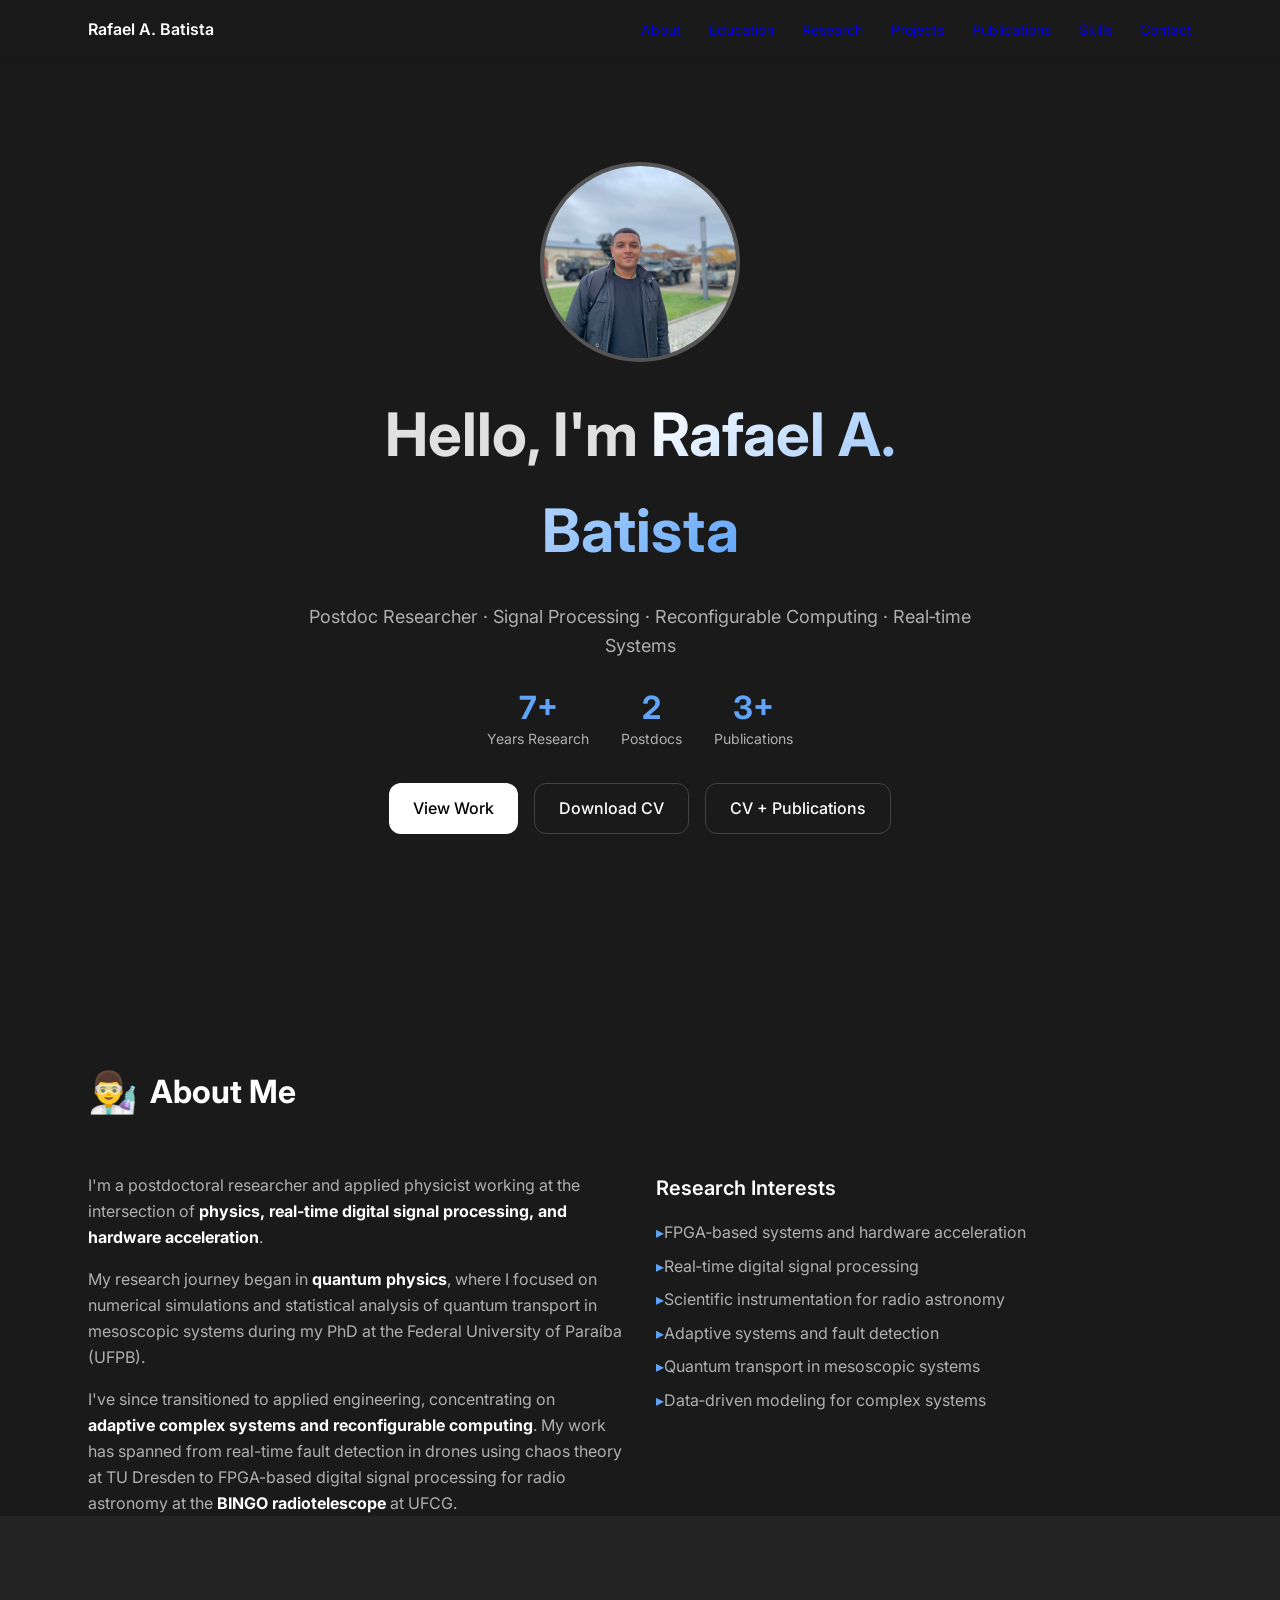
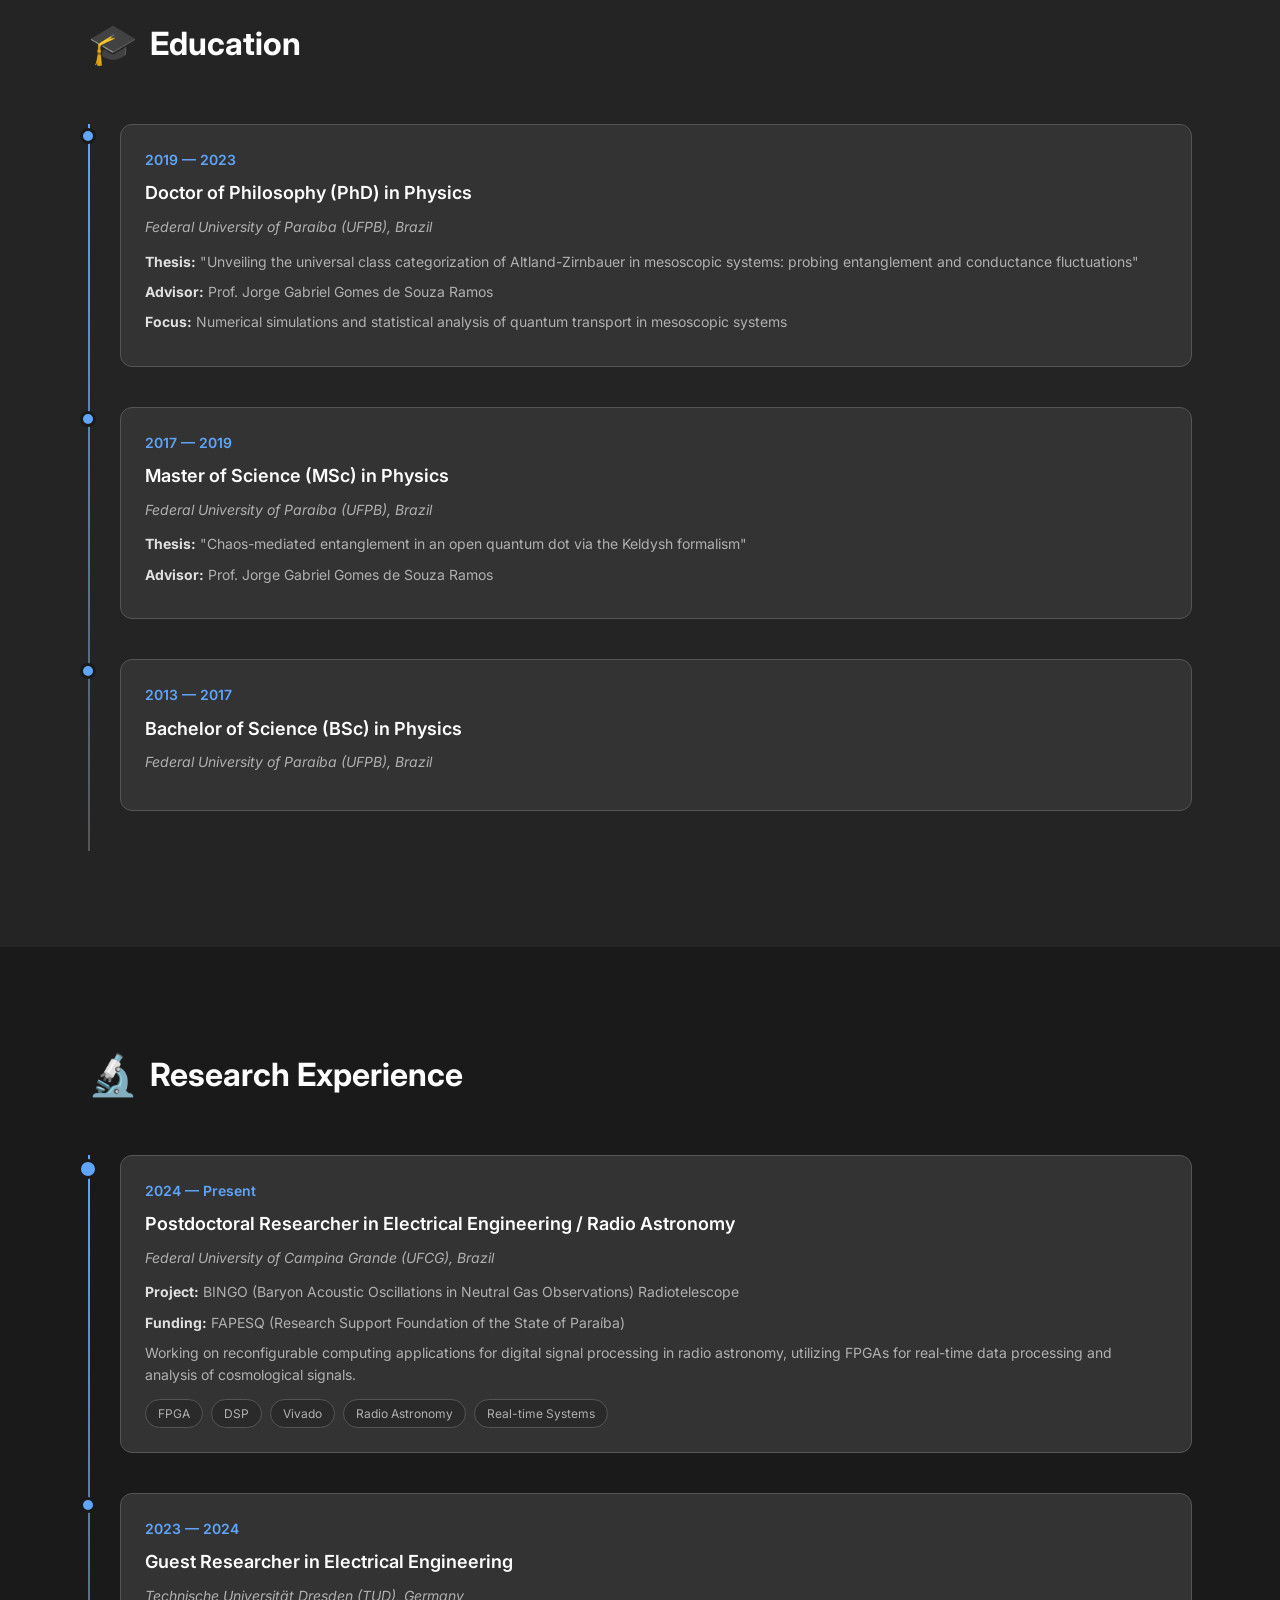
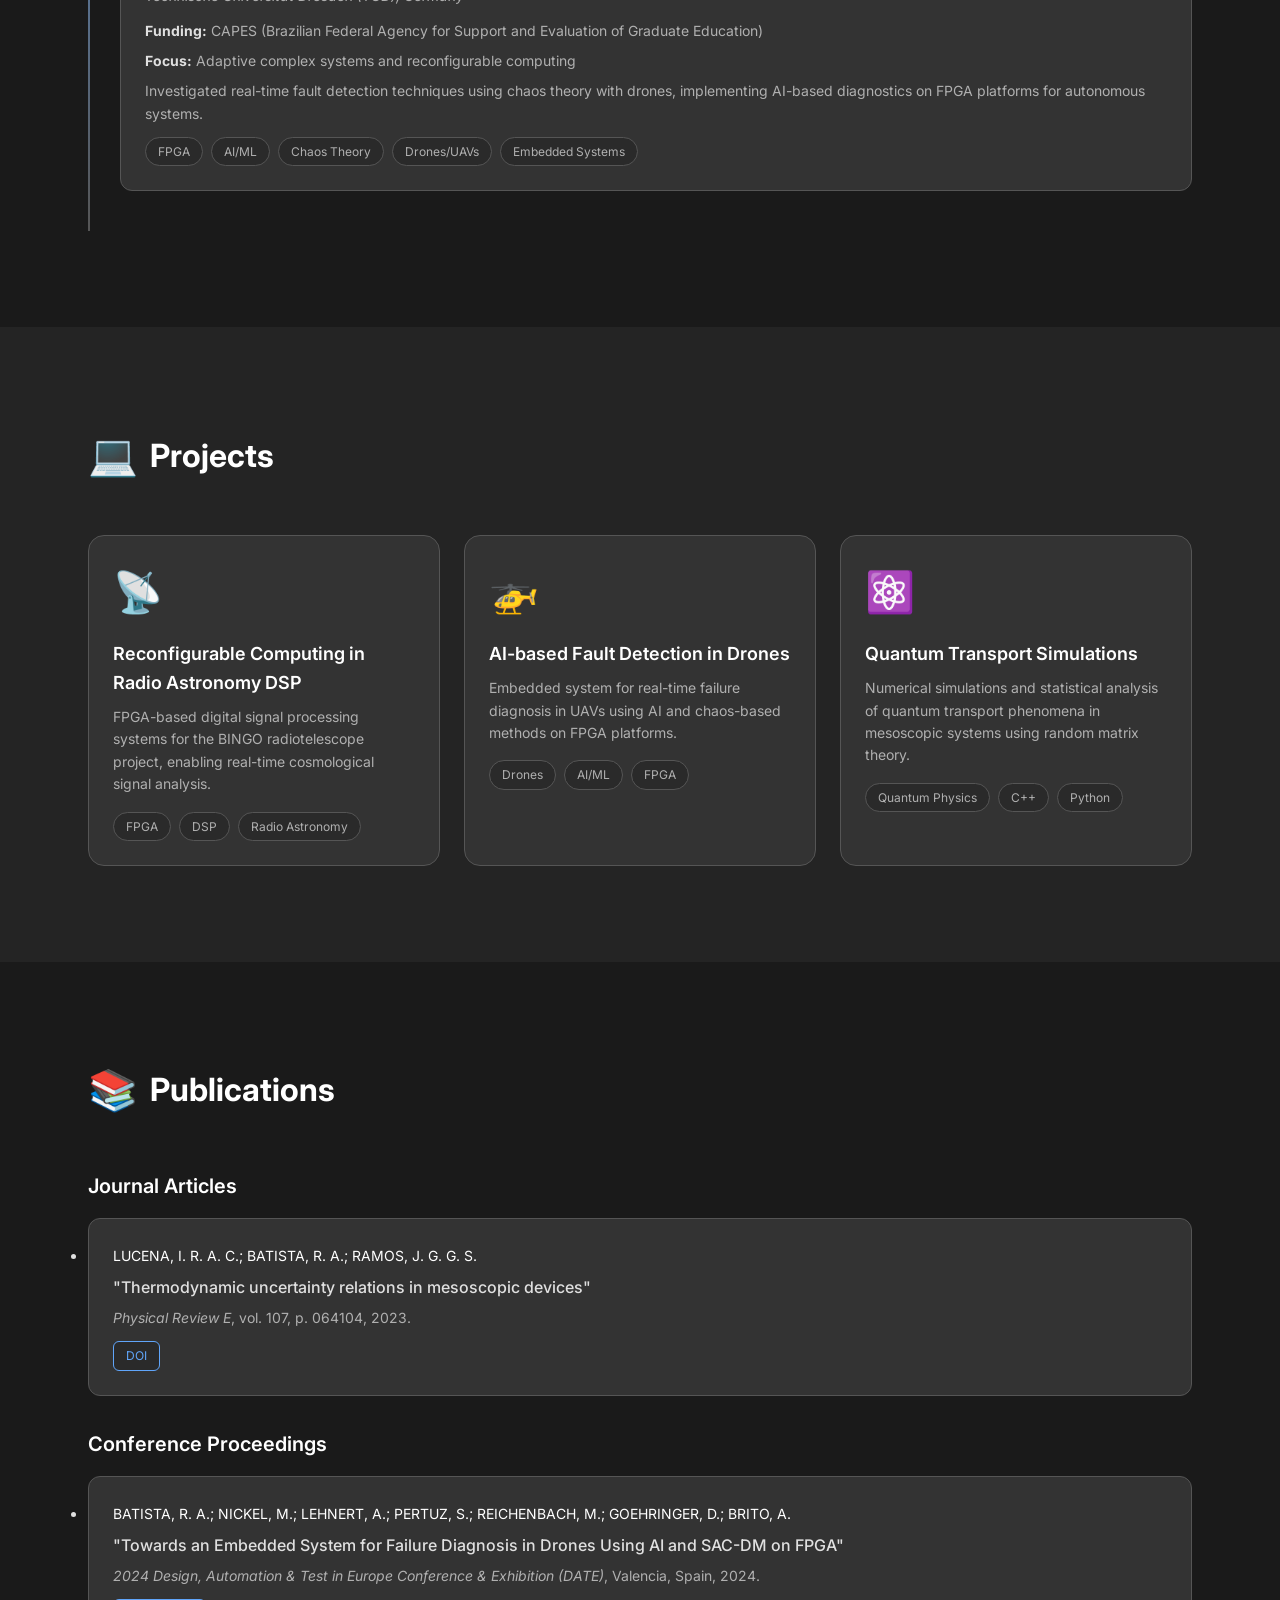
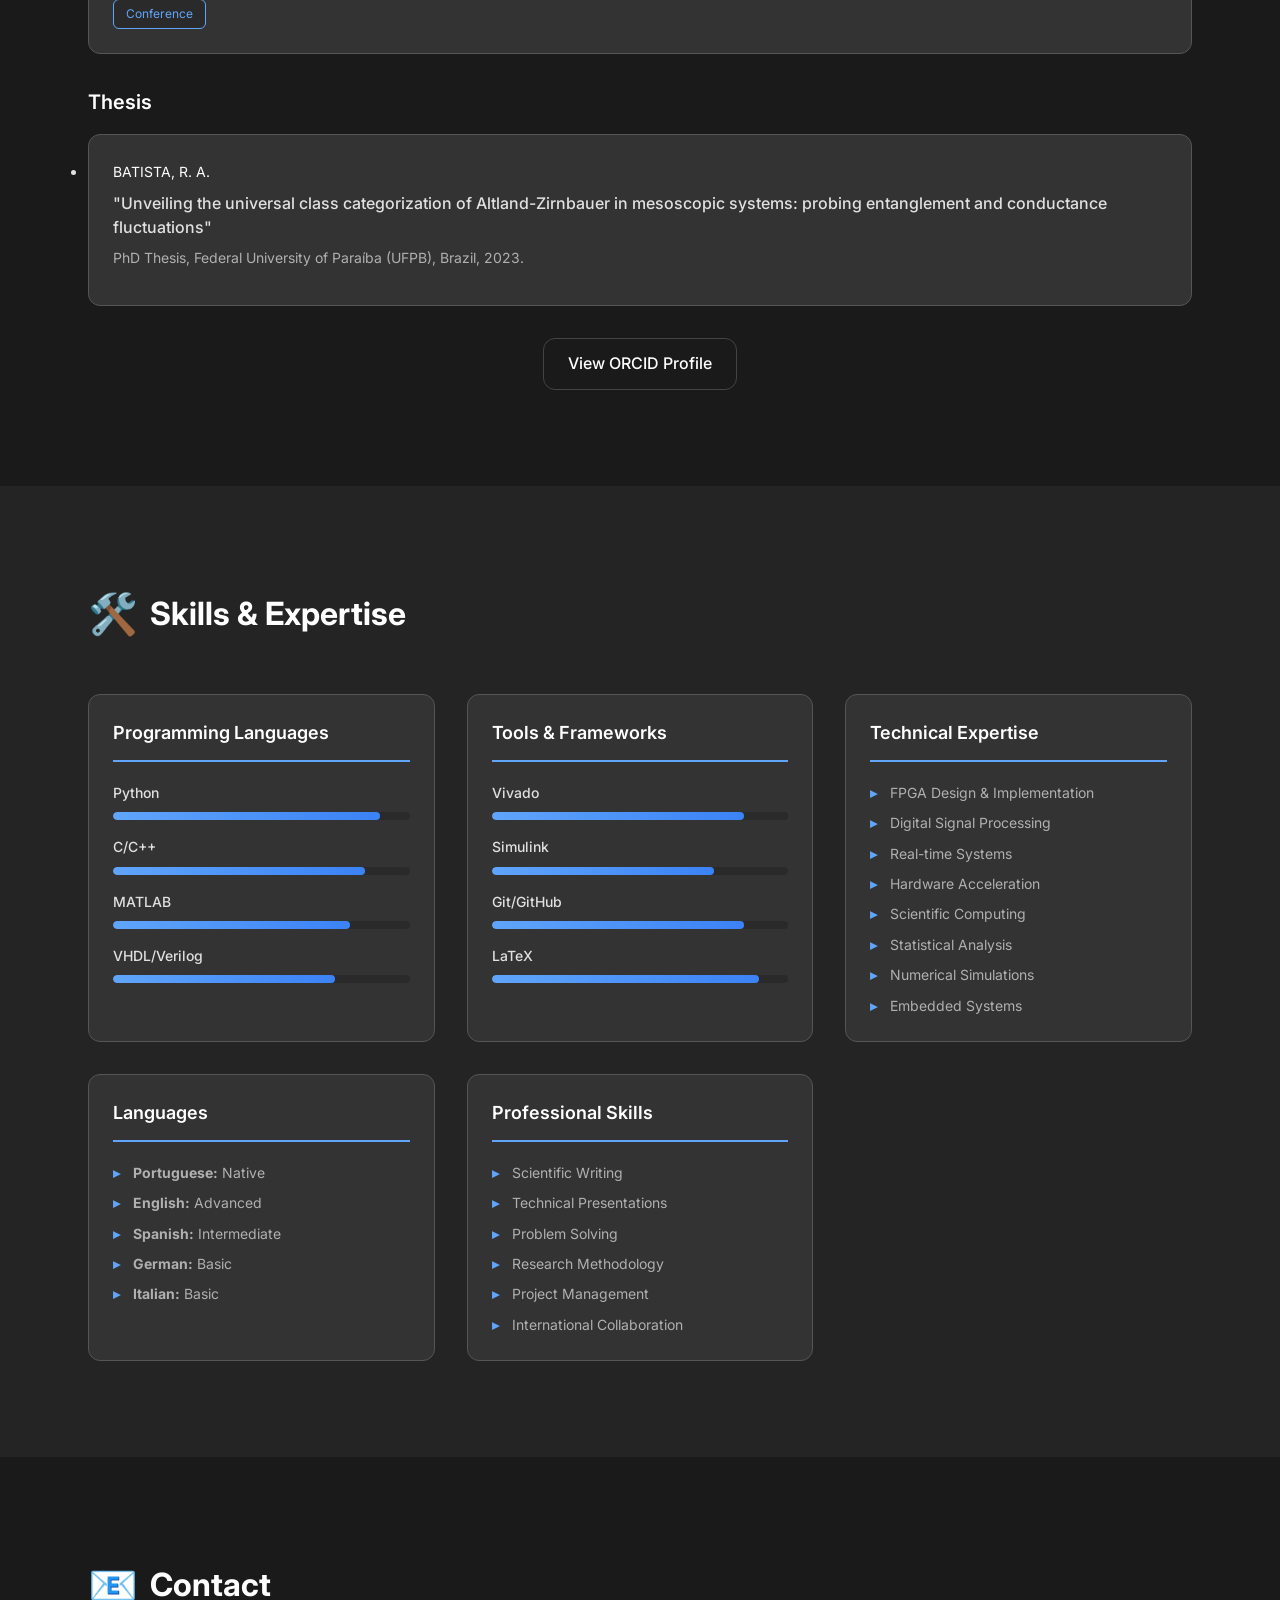
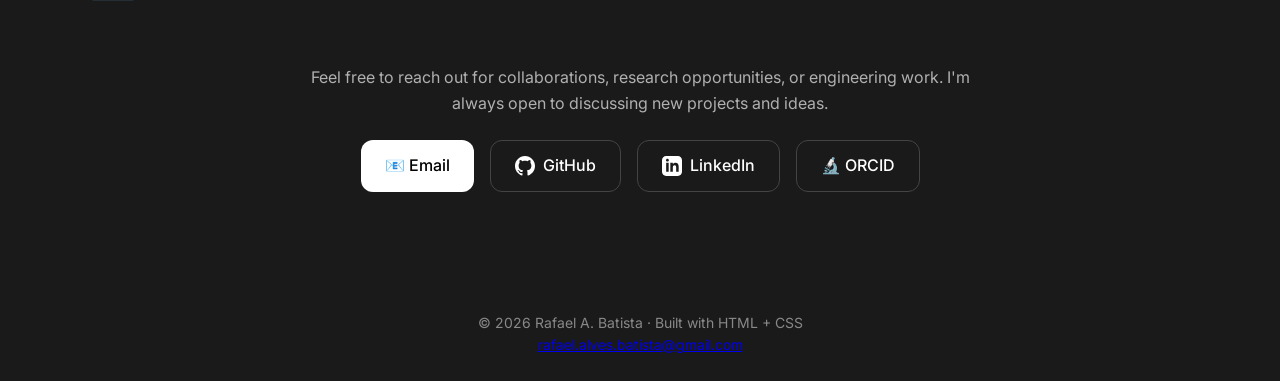
==== commit 176c712e: "Update About section: changed 'engineer' to 'applied physicist'" ====
--- a/index.html
+++ b/index.html
@@ -123,7 +123,8 @@
     <div class="grid md:grid-cols-2 gap-8">
       <div>
         <p class="text-medium-grey leading-relaxed mb-4">
-          I'm a postdoctoral researcher and engineer working at the intersection of <strong class="text-white">physics,
+          I'm a postdoctoral researcher and applied physicist working at the intersection of <strong
+            class="text-white">physics,
             real‑time digital signal processing, and hardware acceleration</strong>.
         </p>
         <p class="text-medium-grey leading-relaxed mb-4">
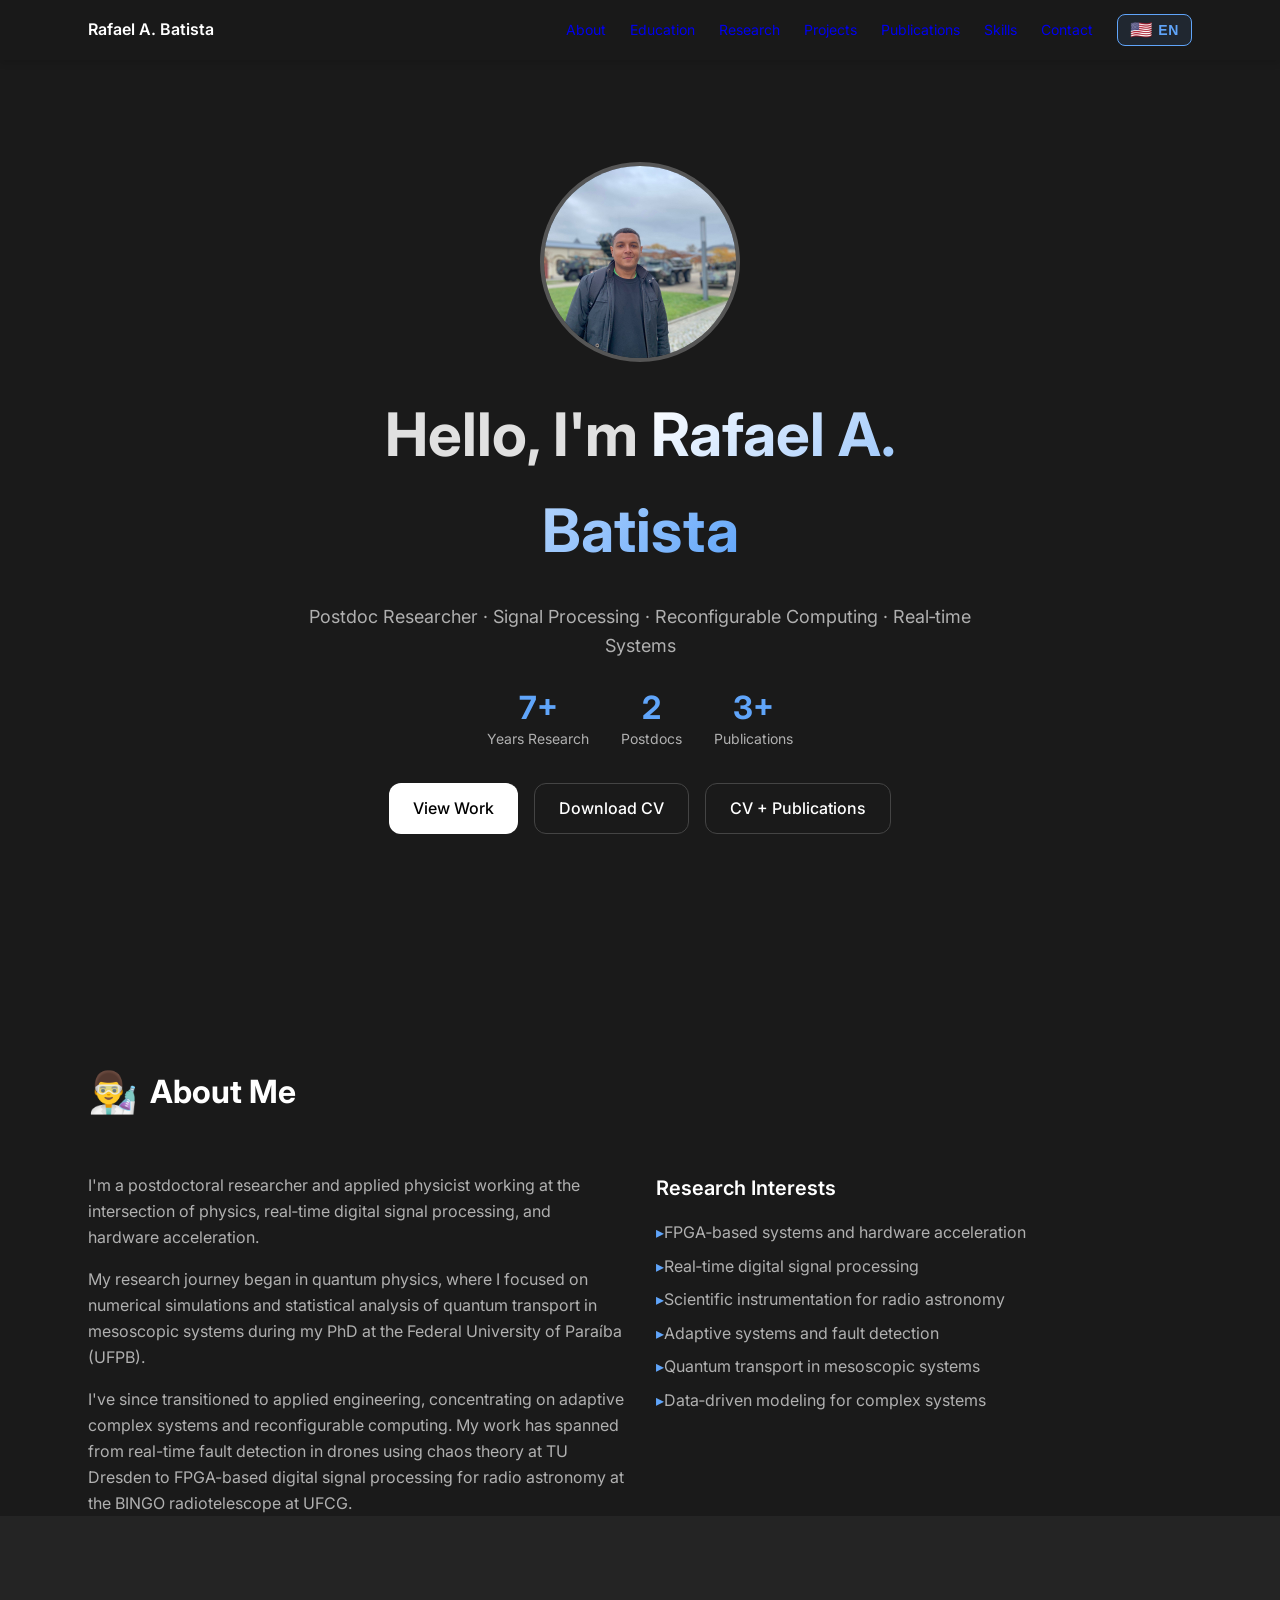
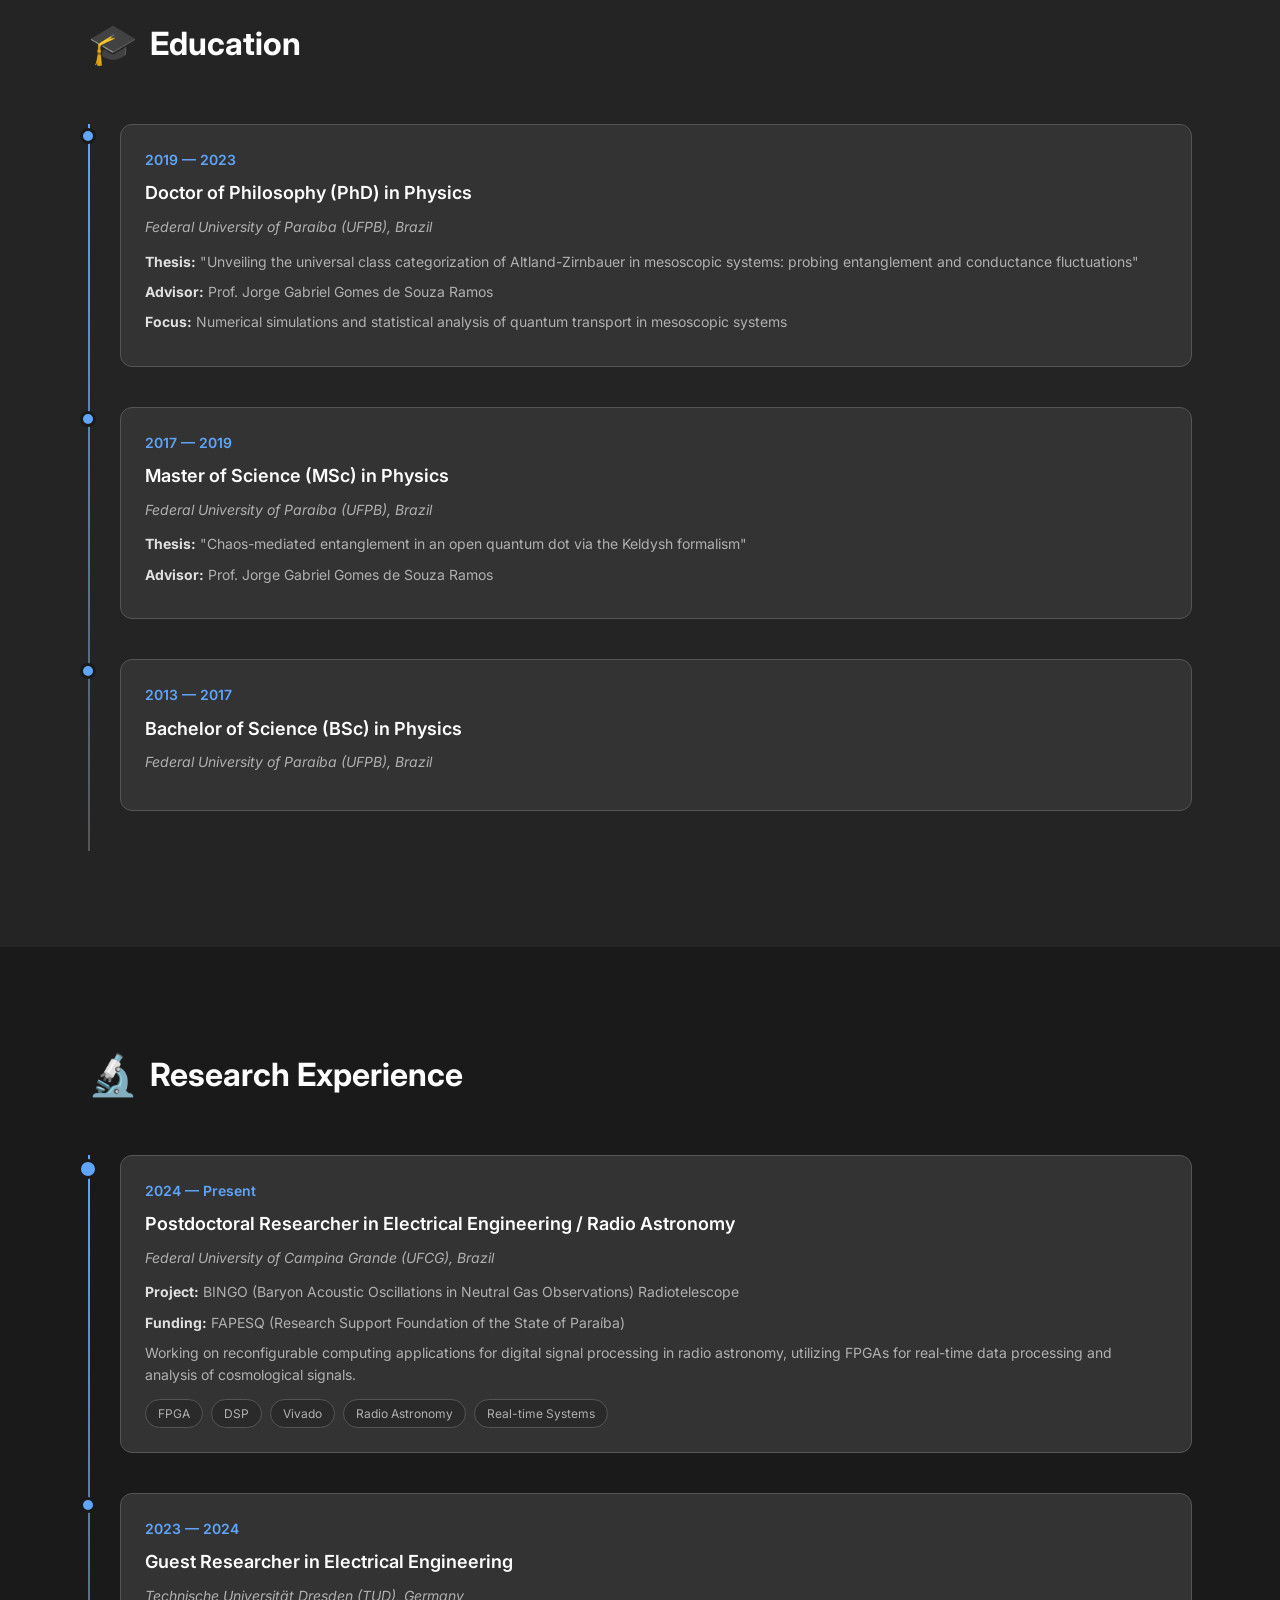
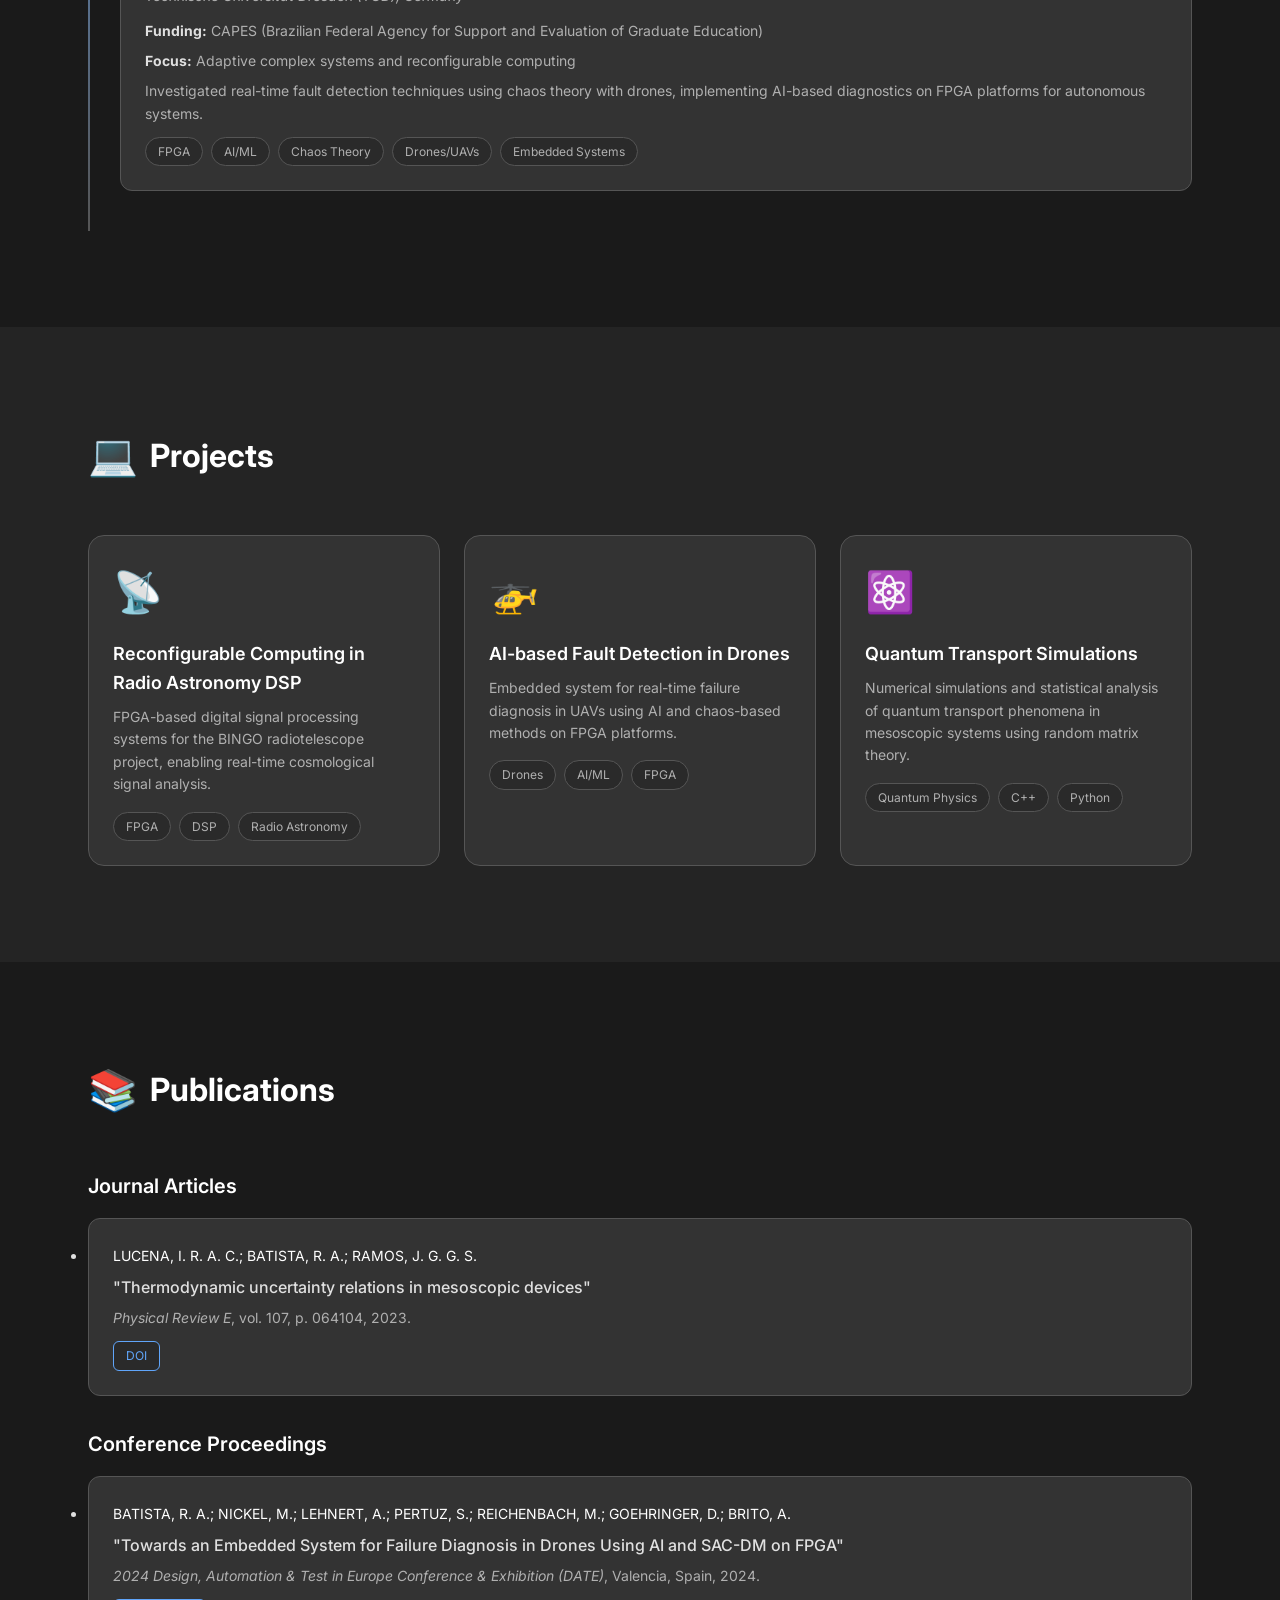
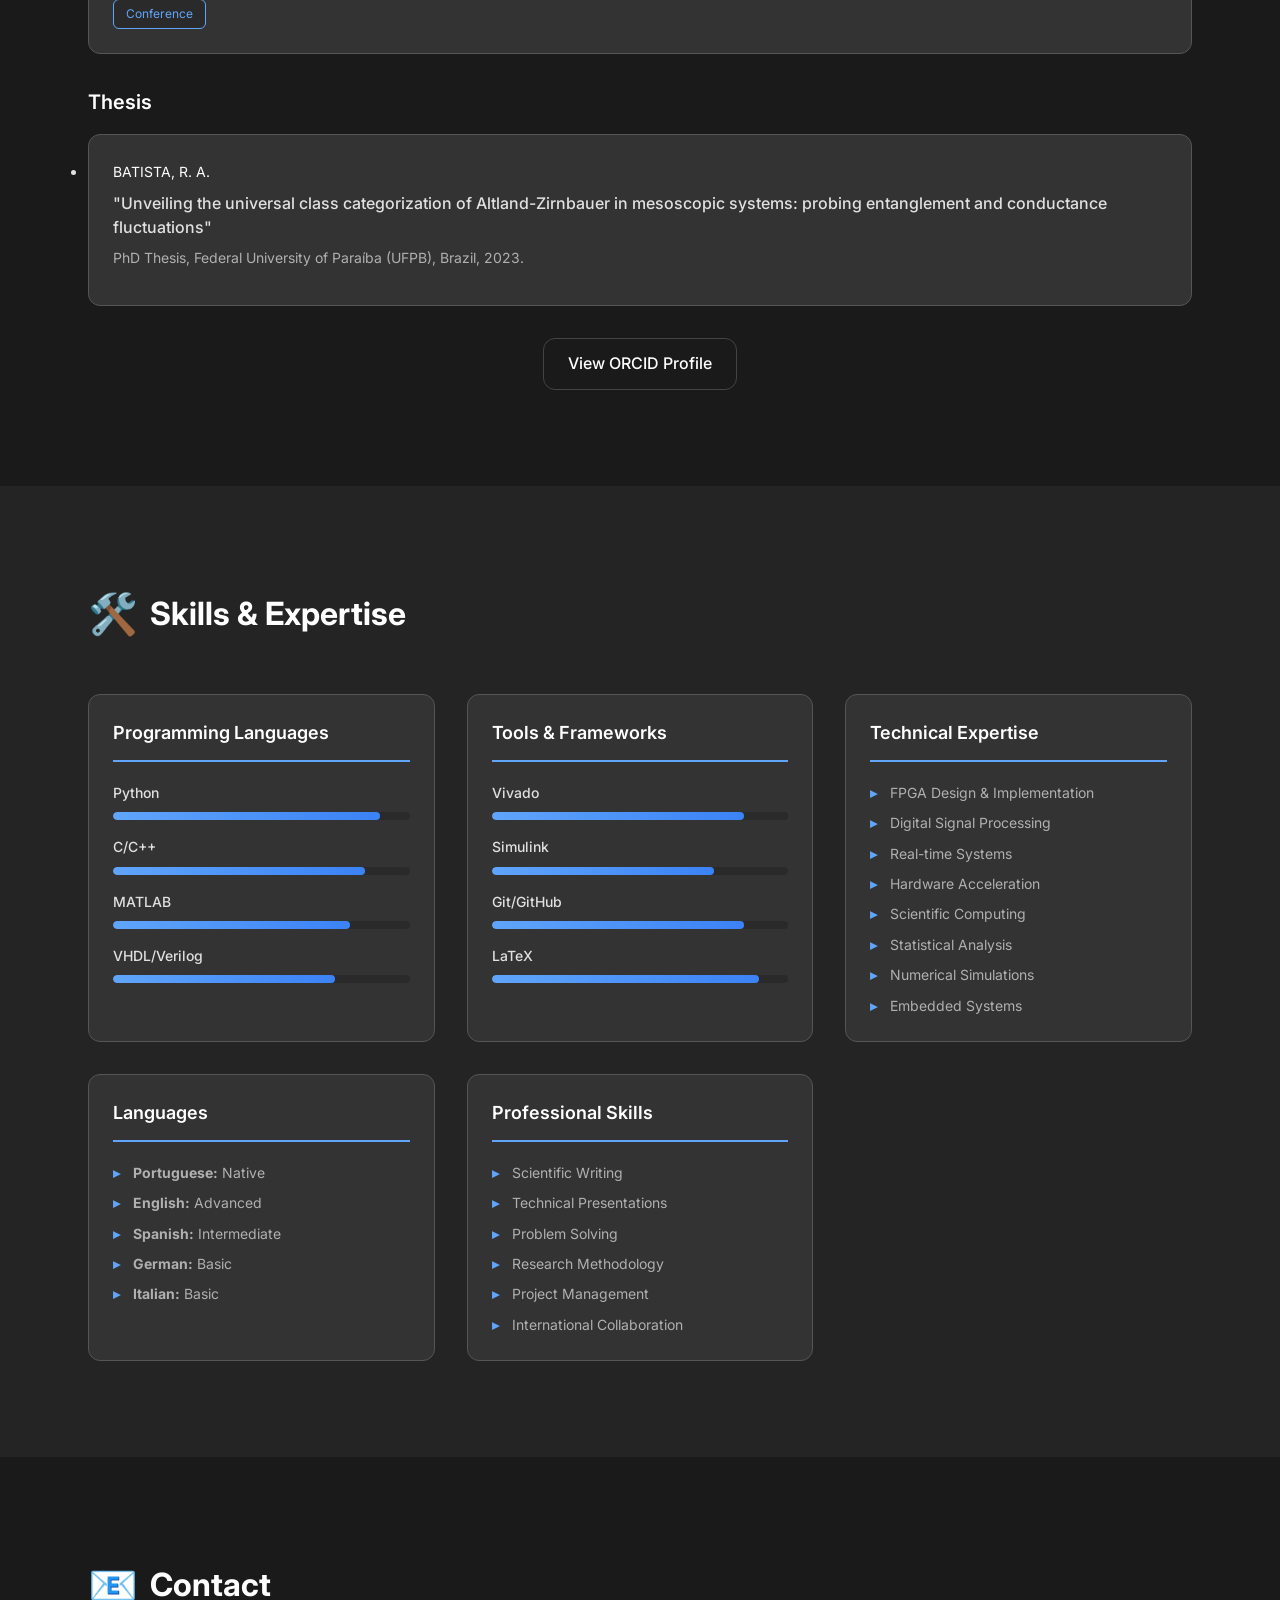
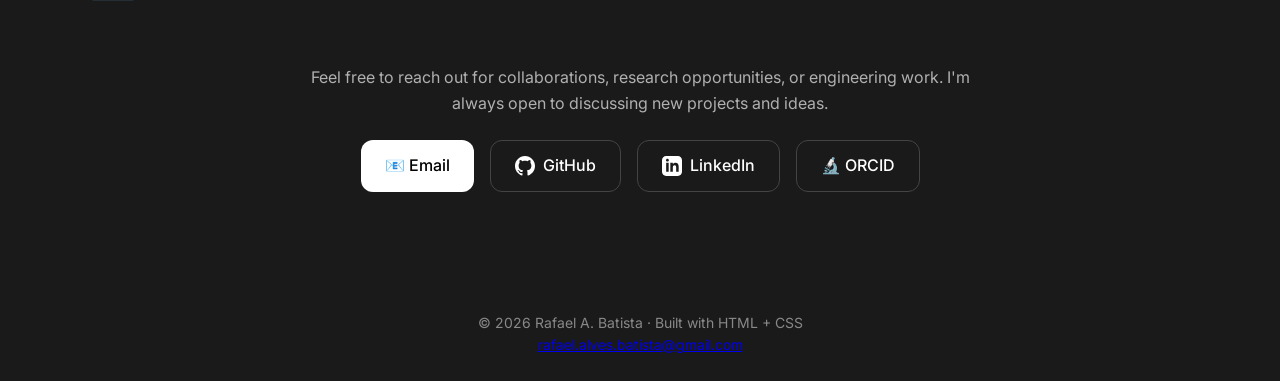
==== commit c311e507: "Add bilingual support (EN/PT) with language toggle button" ====
--- a/index.html
+++ b/index.html
@@ -16,10 +16,20 @@
   <!-- Open Graph Meta Tags -->
   <meta property="og:title" content="Rafael A. Batista — Postdoctoral Researcher" />
   <meta property="og:description"
-    content="Postdoctoral researcher specializing in signal processing, reconfigurable computing, and quantum transport." />
+    content="Postdoctoral researcher specializing in signal processing, reconfigurable computing, and quantum transport. Currently working on the BINGO radiotelescope project at UFCG." />
   <meta property="og:type" content="website" />
   <meta property="og:url" content="https://rafffaelb.github.io/" />
-  <meta property="og:image" content="my_photo.jpg" />
+  <meta property="og:image" content="https://rafffaelb.github.io/my_photo.jpg" />
+  <meta property="og:image:width" content="1200" />
+  <meta property="og:image:height" content="630" />
+  <meta property="og:image:alt" content="Rafael A. Batista - Postdoctoral Researcher" />
+
+  <!-- Twitter Card Meta Tags -->
+  <meta name="twitter:card" content="summary_large_image" />
+  <meta name="twitter:title" content="Rafael A. Batista — Postdoctoral Researcher" />
+  <meta name="twitter:description"
+    content="Postdoctoral researcher specializing in signal processing, reconfigurable computing, and quantum transport." />
+  <meta name="twitter:image" content="https://rafffaelb.github.io/my_photo.jpg" />
 
   <!-- Schema.org markup for Google -->
   <script type="application/ld+json">
@@ -60,14 +70,18 @@
   <header class="fixed w-full z-50 bg-dark-grey/80 backdrop-blur border-b border-medium-grey">
     <div class="max-w-6xl mx-auto flex justify-between items-center px-6 py-3">
       <h1 class="text-base font-semibold text-white">Rafael A. Batista</h1>
-      <nav class="space-x-6 text-sm text-medium-grey">
-        <a href="#about" class="hover:text-white transition">About</a>
-        <a href="#education" class="hover:text-white transition">Education</a>
-        <a href="#research" class="hover:text-white transition">Research</a>
-        <a href="#projects" class="hover:text-white transition">Projects</a>
-        <a href="#publications" class="hover:text-white transition">Publications</a>
-        <a href="#skills" class="hover:text-white transition">Skills</a>
-        <a href="#contact" class="hover:text-white transition">Contact</a>
+      <nav class="flex items-center space-x-6 text-sm text-medium-grey">
+        <a href="#about" class="hover:text-white transition" data-i18n-nav="about">About</a>
+        <a href="#education" class="hover:text-white transition" data-i18n-nav="education">Education</a>
+        <a href="#research" class="hover:text-white transition" data-i18n-nav="research">Research</a>
+        <a href="#projects" class="hover:text-white transition" data-i18n-nav="projects">Projects</a>
+        <a href="#publications" class="hover:text-white transition" data-i18n-nav="publications">Publications</a>
+        <a href="#skills" class="hover:text-white transition" data-i18n-nav="skills">Skills</a>
+        <a href="#contact" class="hover:text-white transition" data-i18n-nav="contact">Contact</a>
+        <button id="langToggle" class="lang-toggle" title="Switch language / Mudar idioma">
+          <span class="lang-flag">🇺🇸</span>
+          <span class="lang-text">EN</span>
+        </button>
       </nav>
     </div>
   </header>
@@ -80,9 +94,10 @@
           style="width: 200px; height: 200px; border-radius: 50%; border: 4px solid #555555; object-fit: cover;">
       </div>
       <h2 class="text-4xl md:text-6xl font-bold mb-6">
-        Hello, I'm <span class="text-white gradient-text">Rafael A. Batista</span>
+        <span data-i18n="hero.greeting">Hello, I'm</span> <span class="text-white gradient-text">Rafael A.
+          Batista</span>
       </h2>
-      <p class="text-medium-grey text-lg leading-relaxed mb-4">
+      <p class="text-medium-grey text-lg leading-relaxed mb-4" data-i18n="hero.subtitle">
         Postdoc Researcher · Signal Processing · Reconfigurable Computing · Real‑time Systems
       </p>
       <div class="stats-container flex justify-center gap-8 mb-8">
@@ -100,13 +115,13 @@
         </div>
       </div>
       <div class="mt-8 flex justify-center gap-4">
-        <a href="#projects" class="btn-primary">
+        <a href="#projects" class="btn-primary" data-i18n="hero.viewWork">
           View Work
         </a>
-        <a href="Curriculum_vitae.pdf" class="btn-secondary">
+        <a href="Curriculum_vitae.pdf" class="btn-secondary" data-i18n="hero.downloadCV">
           Download CV
         </a>
-        <a href="Curriculum_vitae_publications.pdf" class="btn-secondary">
+        <a href="Curriculum_vitae_publications.pdf" class="btn-secondary" data-i18n="hero.cvPublications">
           CV + Publications
         </a>
       </div>
@@ -118,22 +133,22 @@
     style="position: relative; z-index: 10; background-color: #1a1a1a;">
     <h3 class="section-title">
       <span class="section-icon">👨‍🔬</span>
-      About Me
+      <span data-i18n="about.title">About Me</span>
     </h3>
     <div class="grid md:grid-cols-2 gap-8">
       <div>
-        <p class="text-medium-grey leading-relaxed mb-4">
+        <p class="text-medium-grey leading-relaxed mb-4" data-i18n="about.intro">
           I'm a postdoctoral researcher and applied physicist working at the intersection of <strong
             class="text-white">physics,
             real‑time digital signal processing, and hardware acceleration</strong>.
         </p>
-        <p class="text-medium-grey leading-relaxed mb-4">
+        <p class="text-medium-grey leading-relaxed mb-4" data-i18n="about.journey">
           My research journey began in <strong class="text-white">quantum physics</strong>, where I focused on numerical
           simulations
           and statistical analysis of quantum transport in mesoscopic systems during my PhD at the Federal
           University of Paraíba (UFPB).
         </p>
-        <p class="text-medium-grey leading-relaxed">
+        <p class="text-medium-grey leading-relaxed" data-i18n="about.transition">
           I've since transitioned to applied engineering, concentrating on <strong class="text-white">adaptive complex
             systems
             and reconfigurable computing</strong>. My work has spanned from real-time fault detection in drones using
@@ -142,7 +157,7 @@
         </p>
       </div>
       <div>
-        <h4 class="text-xl font-semibold mb-4 text-white">Research Interests</h4>
+        <h4 class="text-xl font-semibold mb-4 text-white" data-i18n="about.interestsTitle">Research Interests</h4>
         <ul class="space-y-2 text-medium-grey">
           <li class="flex items-start">
             <span class="text-accent mr-2">▸</span>
@@ -552,7 +567,7 @@
       <span class="section-icon">📧</span>
       Contact
     </h3>
-    <p class="text-medium-grey mb-6 max-w-2xl mx-auto text-center">
+    <p class="text-medium-grey mb-6 max-w-2xl mx-auto text-center" data-i18n="contact.description">
       Feel free to reach out for collaborations, research opportunities, or engineering work.
       I'm always open to discussing new projects and ideas.
     </p>
@@ -582,13 +597,14 @@
 
   <!-- FOOTER -->
   <footer class="border-t border-medium-grey py-6 text-center text-sm text-dark-grey">
-    <p>© 2026 Rafael A. Batista · Built with HTML + CSS</p>
+    <p data-i18n="footer.copyright">© 2026 Rafael A. Batista · Built with HTML + CSS</p>
     <p class="mt-2">
       <a href="mailto:rafael.alves.batista@gmail.com"
         class="hover:text-white transition">rafael.alves.batista@gmail.com</a>
     </p>
   </footer>
 
+  <script src="translations.js"></script>
   <script src="script.js?v=15.0"></script>
 </body>
 
--- a/styles.css
+++ b/styles.css
@@ -420,6 +420,38 @@
   width: 100%;
 }
 
+/* Language toggle button */
+.lang-toggle {
+  display: flex;
+  align-items: center;
+  gap: 0.375rem;
+  padding: 0.375rem 0.75rem;
+  background-color: rgba(96, 165, 250, 0.1);
+  border: 1px solid var(--color-accent);
+  border-radius: 0.5rem;
+  color: var(--color-accent);
+  font-size: 0.875rem;
+  font-weight: 500;
+  cursor: pointer;
+  transition: all var(--transition-speed) ease;
+}
+
+.lang-toggle:hover {
+  background-color: var(--color-accent);
+  color: var(--color-text-white);
+  transform: translateY(-1px);
+}
+
+.lang-flag {
+  font-size: 1.125rem;
+  line-height: 1;
+}
+
+.lang-text {
+  font-weight: 600;
+  letter-spacing: 0.05em;
+}
+
 /* Profile photo styles */
 .profile-photo {
   width: 200px;
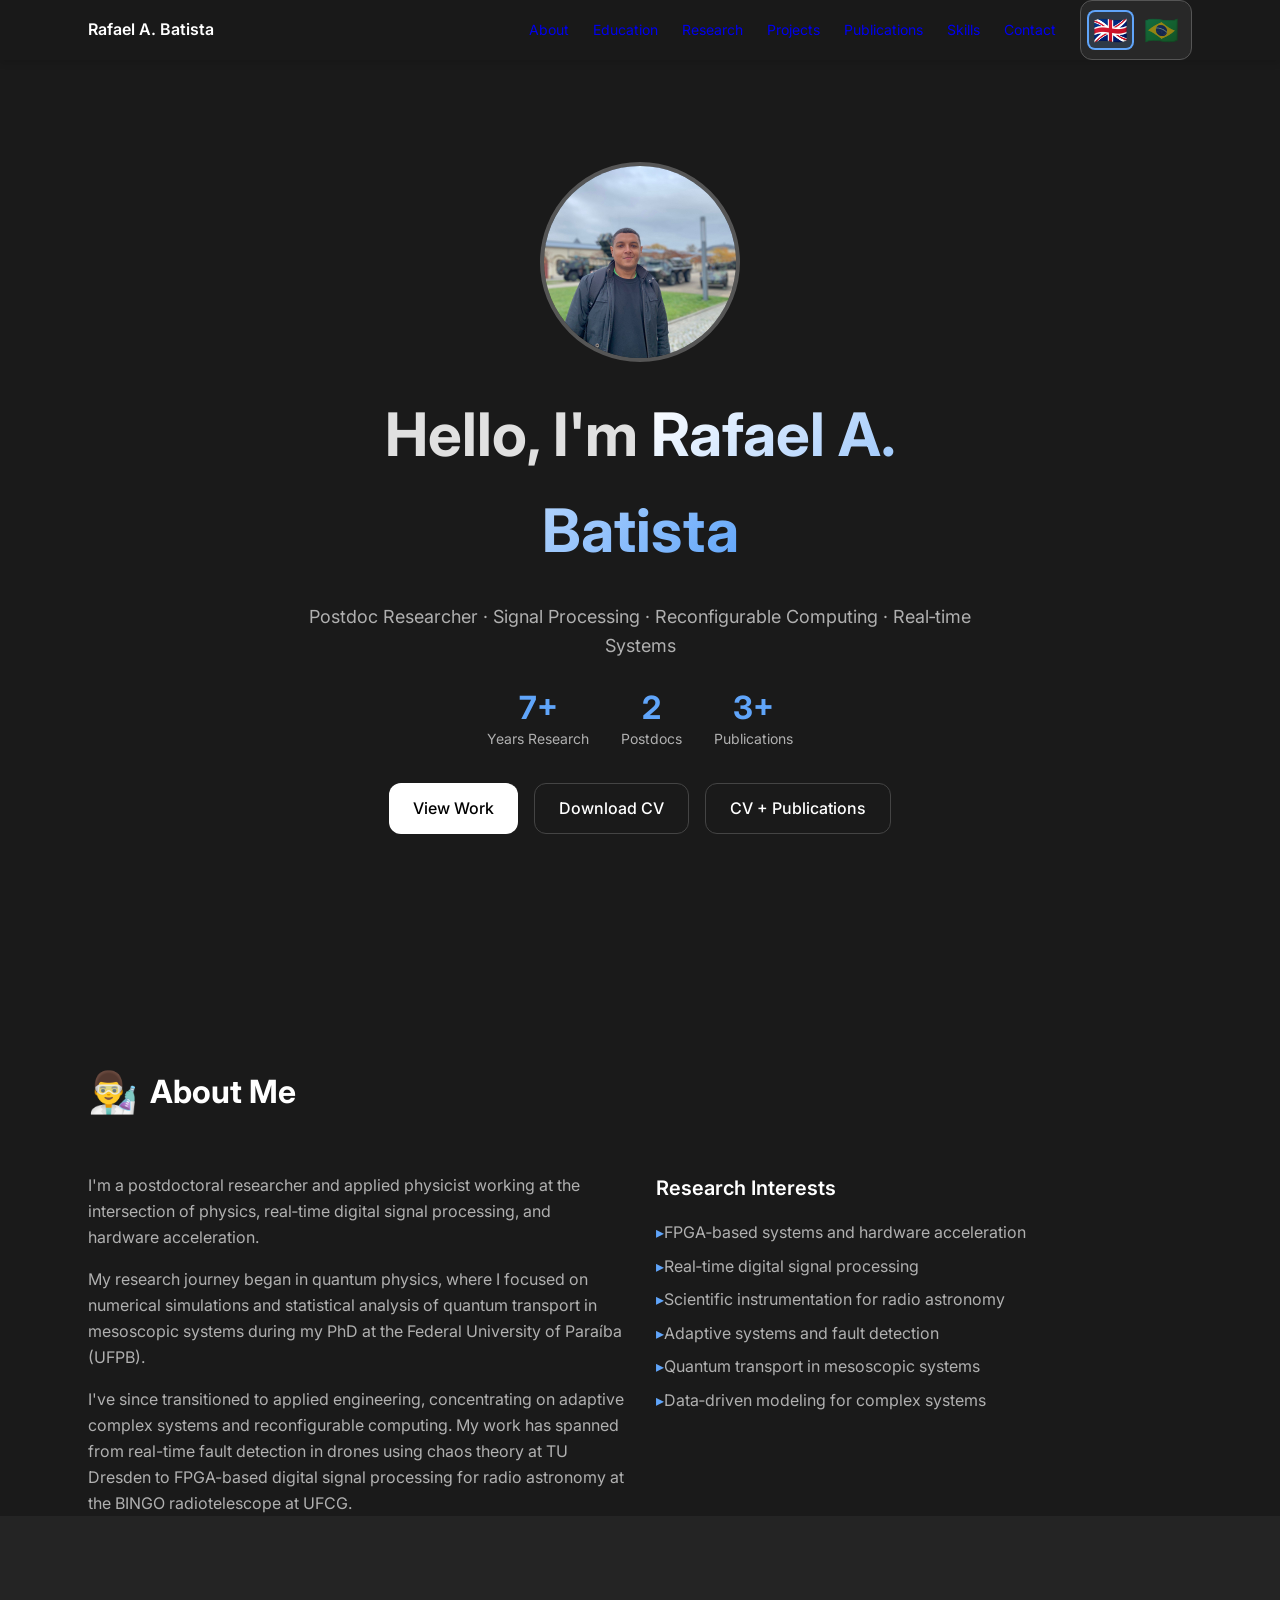
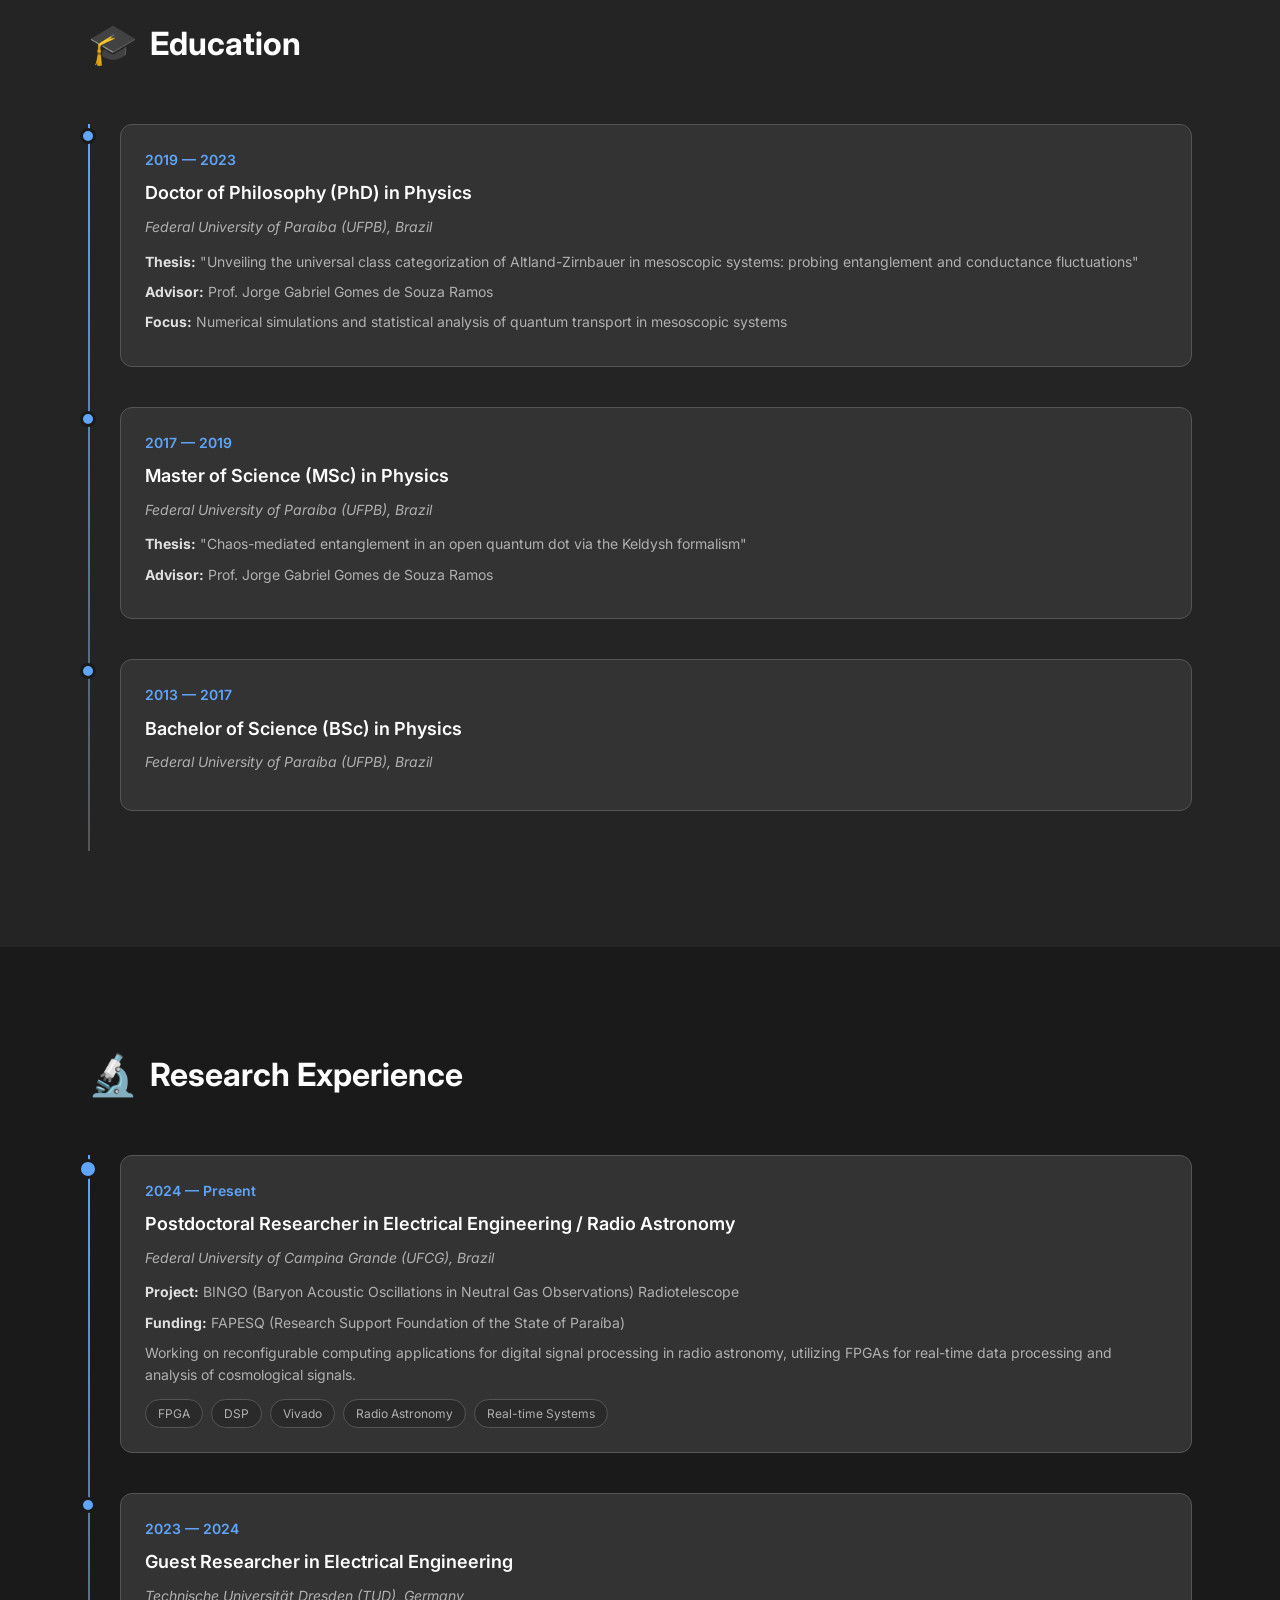
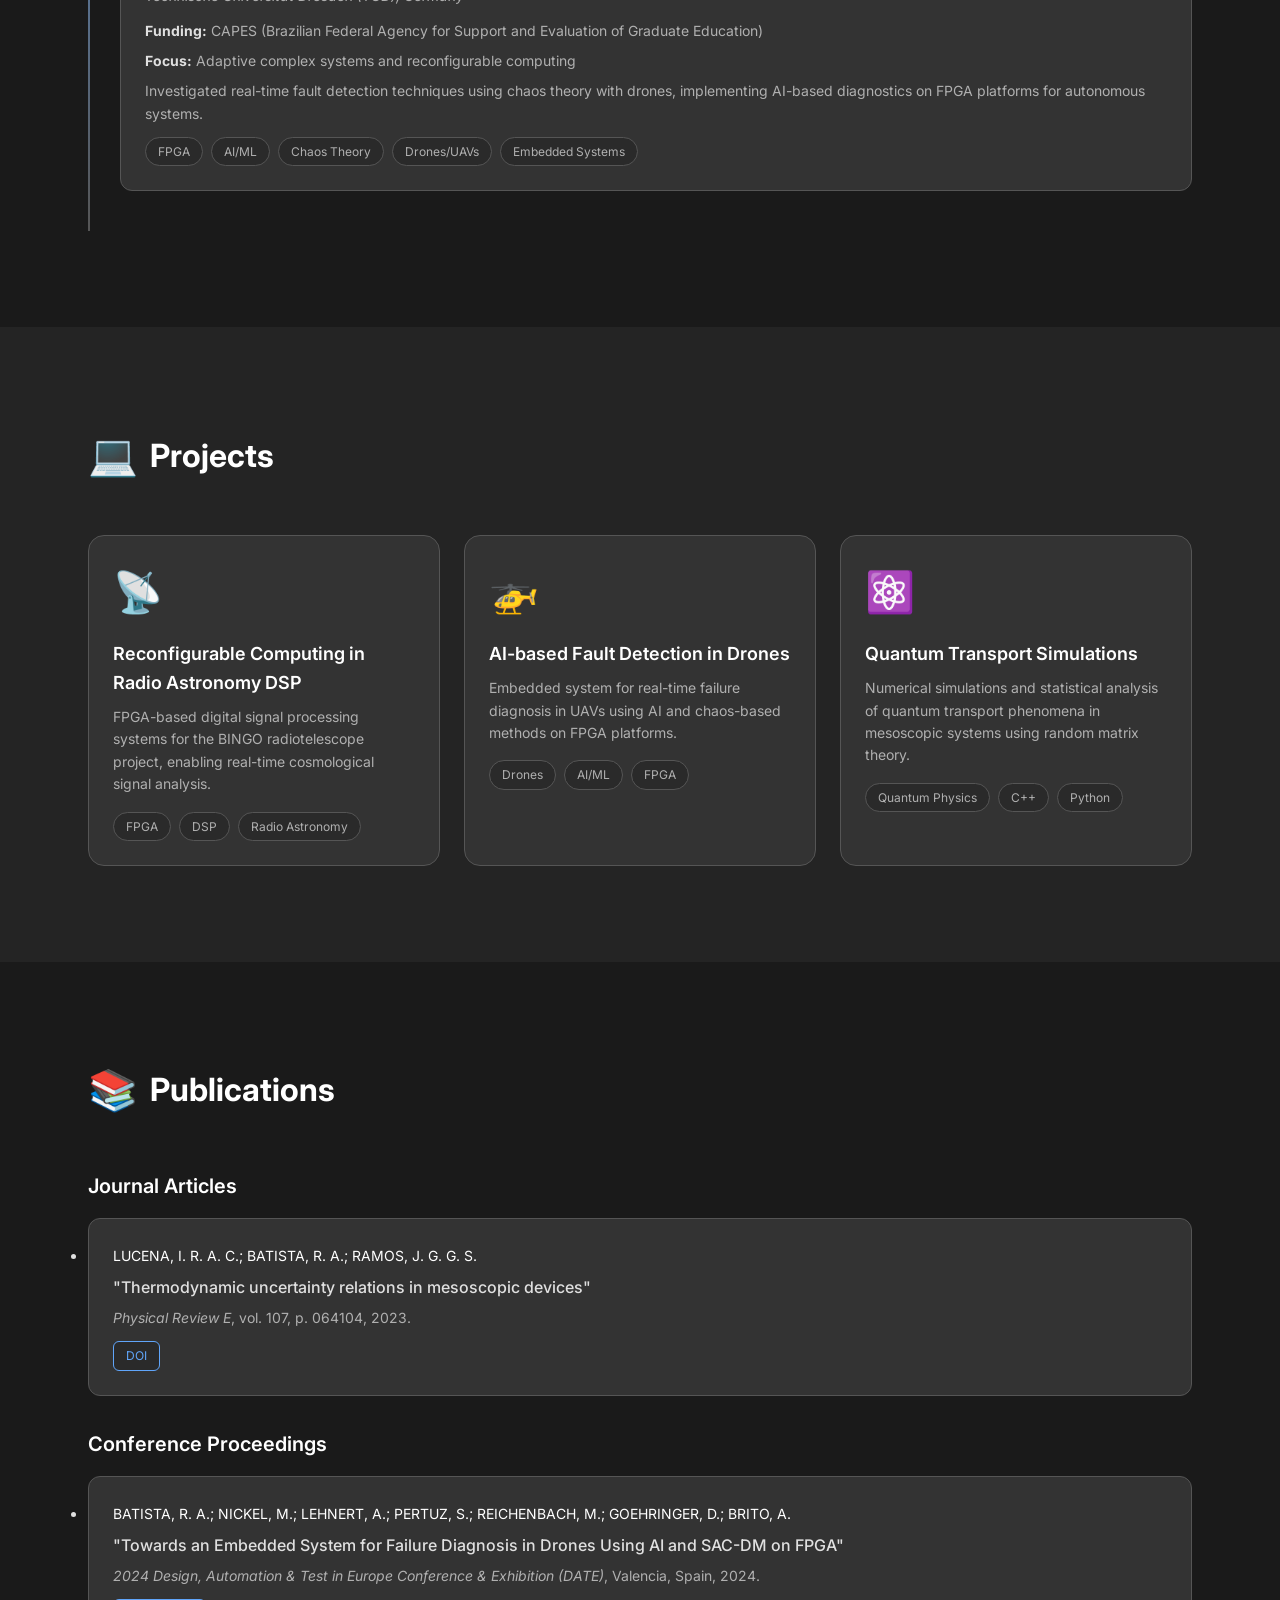
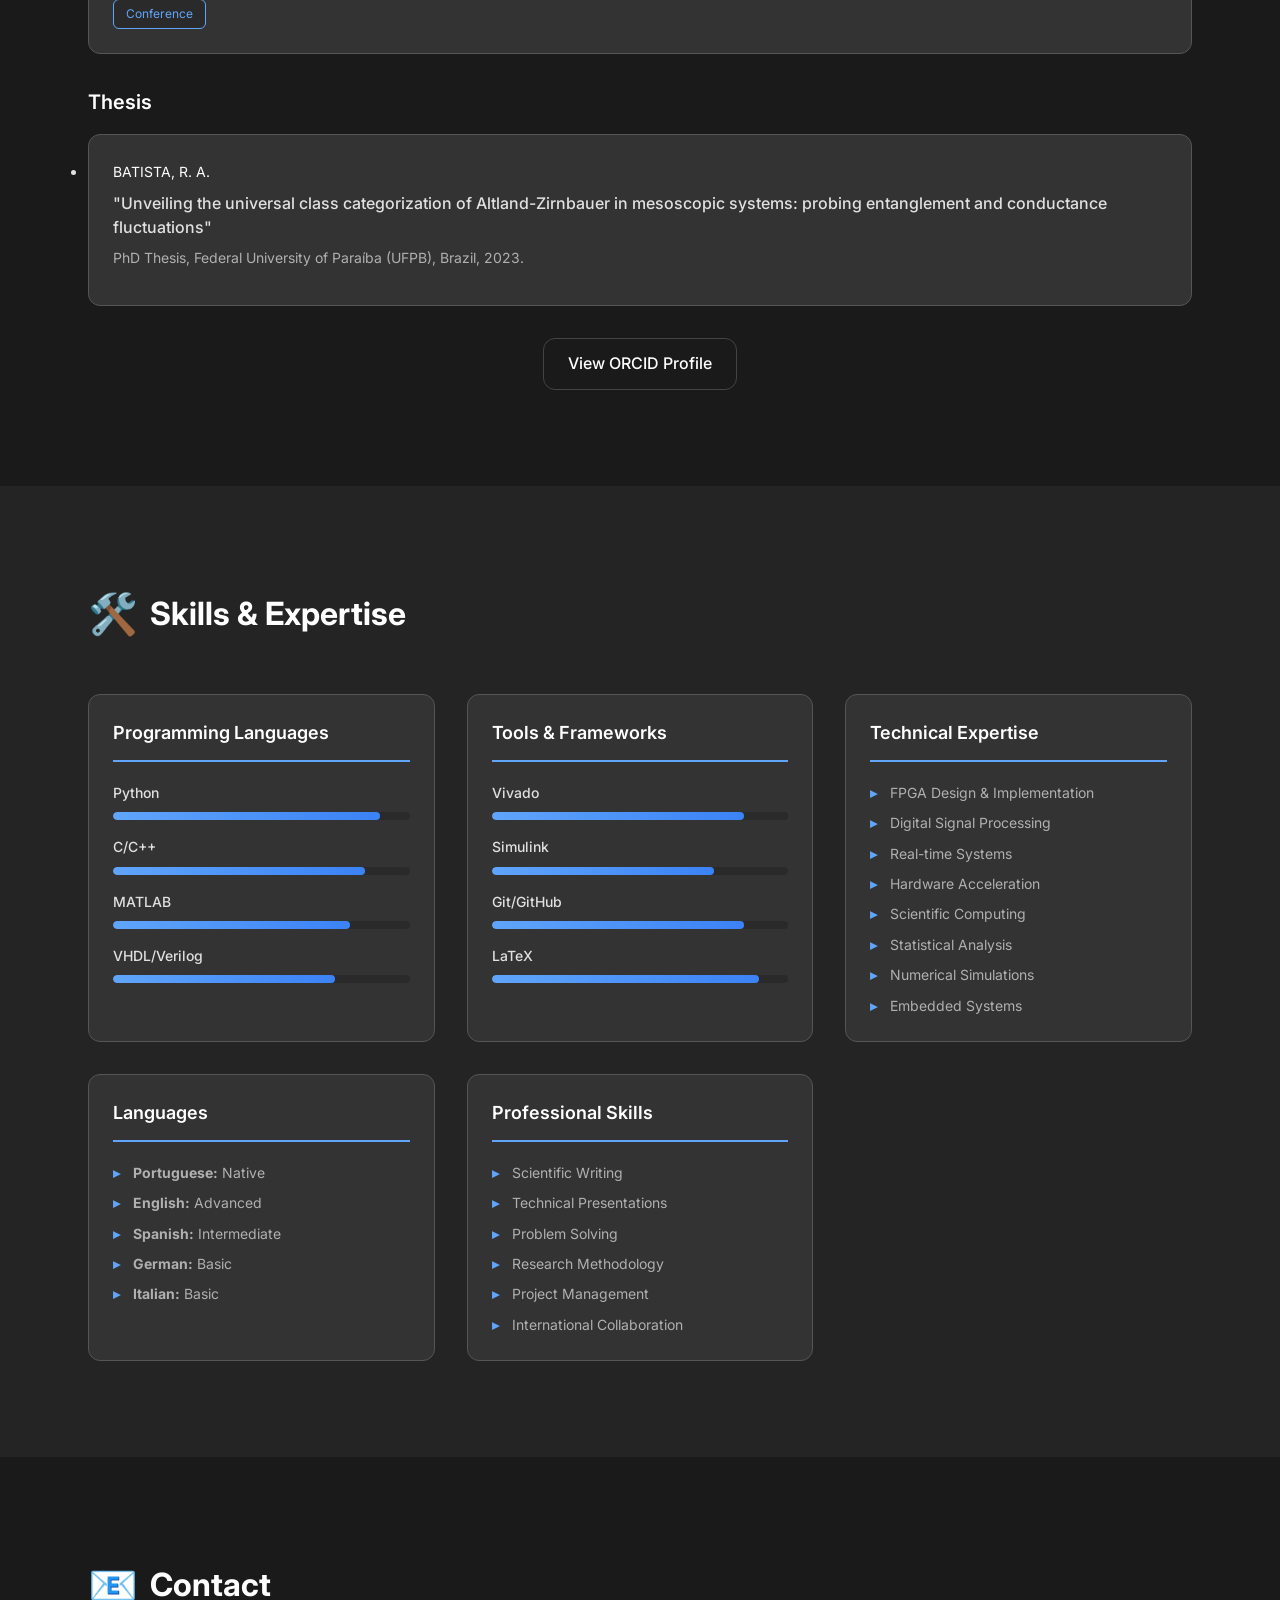
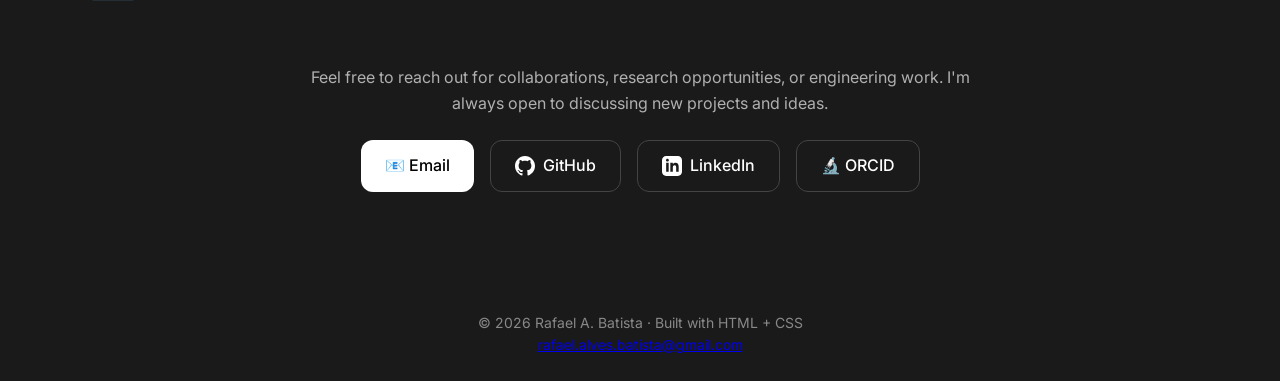
==== commit b87b2879: "Improve language toggle: show UK/Brazil flags side-by-side with better styling" ====
--- a/index.html
+++ b/index.html
@@ -78,10 +78,10 @@
         <a href="#publications" class="hover:text-white transition" data-i18n-nav="publications">Publications</a>
         <a href="#skills" class="hover:text-white transition" data-i18n-nav="skills">Skills</a>
         <a href="#contact" class="hover:text-white transition" data-i18n-nav="contact">Contact</a>
-        <button id="langToggle" class="lang-toggle" title="Switch language / Mudar idioma">
-          <span class="lang-flag">🇺🇸</span>
-          <span class="lang-text">EN</span>
-        </button>
+        <div id="langToggle" class="lang-toggle" title="Switch language / Mudar idioma">
+          <span class="lang-flag" data-lang="en">🇬🇧</span>
+          <span class="lang-flag" data-lang="pt">🇧🇷</span>
+        </div>
       </nav>
     </div>
   </header>
@@ -251,7 +251,7 @@
   <section id="research" class="max-w-6xl mx-auto px-6 py-24">
     <h3 class="section-title">
       <span class="section-icon">🔬</span>
-      Research Experience
+      <span data-i18n="research.title">Research Experience</span>
     </h3>
 
     <div class="timeline">
@@ -316,7 +316,7 @@
     <div class="max-w-6xl mx-auto px-6 py-24">
       <h3 class="section-title">
         <span class="section-icon">💻</span>
-        Projects
+        <span data-i18n="projects.title">Projects</span>
       </h3>
 
       <div class="grid md:grid-cols-2 lg:grid-cols-3 gap-6">
@@ -372,7 +372,7 @@
   <section id="publications" class="max-w-6xl mx-auto px-6 py-24">
     <h3 class="section-title">
       <span class="section-icon">📚</span>
-      Publications
+      <span data-i18n="publications.title">Publications</span>
     </h3>
 
     <div class="publications-container">
@@ -452,7 +452,7 @@
     <div class="max-w-6xl mx-auto px-6 py-24">
       <h3 class="section-title">
         <span class="section-icon">🛠️</span>
-        Skills & Expertise
+        <span data-i18n="skills.title">Skills & Expertise</span>
       </h3>
 
       <div class="grid md:grid-cols-2 lg:grid-cols-3 gap-8">
@@ -565,7 +565,7 @@
   <section id="contact" class="max-w-6xl mx-auto px-6 py-24">
     <h3 class="section-title">
       <span class="section-icon">📧</span>
-      Contact
+      <span data-i18n="contact.title">Contact</span>
     </h3>
     <p class="text-medium-grey mb-6 max-w-2xl mx-auto text-center" data-i18n="contact.description">
       Feel free to reach out for collaborations, research opportunities, or engineering work.
--- a/styles.css
+++ b/styles.css
@@ -420,36 +420,48 @@
   width: 100%;
 }
 
-/* Language toggle button */
+/* Language toggle button - improved design */
 .lang-toggle {
   display: flex;
   align-items: center;
-  gap: 0.375rem;
-  padding: 0.375rem 0.75rem;
-  background-color: rgba(96, 165, 250, 0.1);
-  border: 1px solid var(--color-accent);
-  border-radius: 0.5rem;
-  color: var(--color-accent);
-  font-size: 0.875rem;
-  font-weight: 500;
+  gap: 0.5rem;
+  padding: 0.5rem;
+  background-color: rgba(51, 51, 51, 0.6);
+  border: 1px solid var(--color-border-medium);
+  border-radius: 0.75rem;
   cursor: pointer;
   transition: all var(--transition-speed) ease;
 }
 
 .lang-toggle:hover {
-  background-color: var(--color-accent);
-  color: var(--color-text-white);
-  transform: translateY(-1px);
+  background-color: rgba(96, 165, 250, 0.1);
+  border-color: var(--color-accent);
 }
 
 .lang-flag {
-  font-size: 1.125rem;
+  font-size: 1.75rem;
   line-height: 1;
+  cursor: pointer;
+  opacity: 0.5;
+  transition: all var(--transition-speed) ease;
+  padding: 0.25rem;
+  border-radius: 0.375rem;
+}
+
+.lang-flag:hover {
+  opacity: 1;
+  transform: scale(1.1);
+}
+
+.lang-flag.active {
+  opacity: 1;
+  background-color: rgba(96, 165, 250, 0.15);
+  box-shadow: 0 0 0 2px var(--color-accent);
 }
 
 .lang-text {
-  font-weight: 600;
-  letter-spacing: 0.05em;
+  display: none;
+  /* Hide text, show only flags */
 }
 
 /* Profile photo styles */
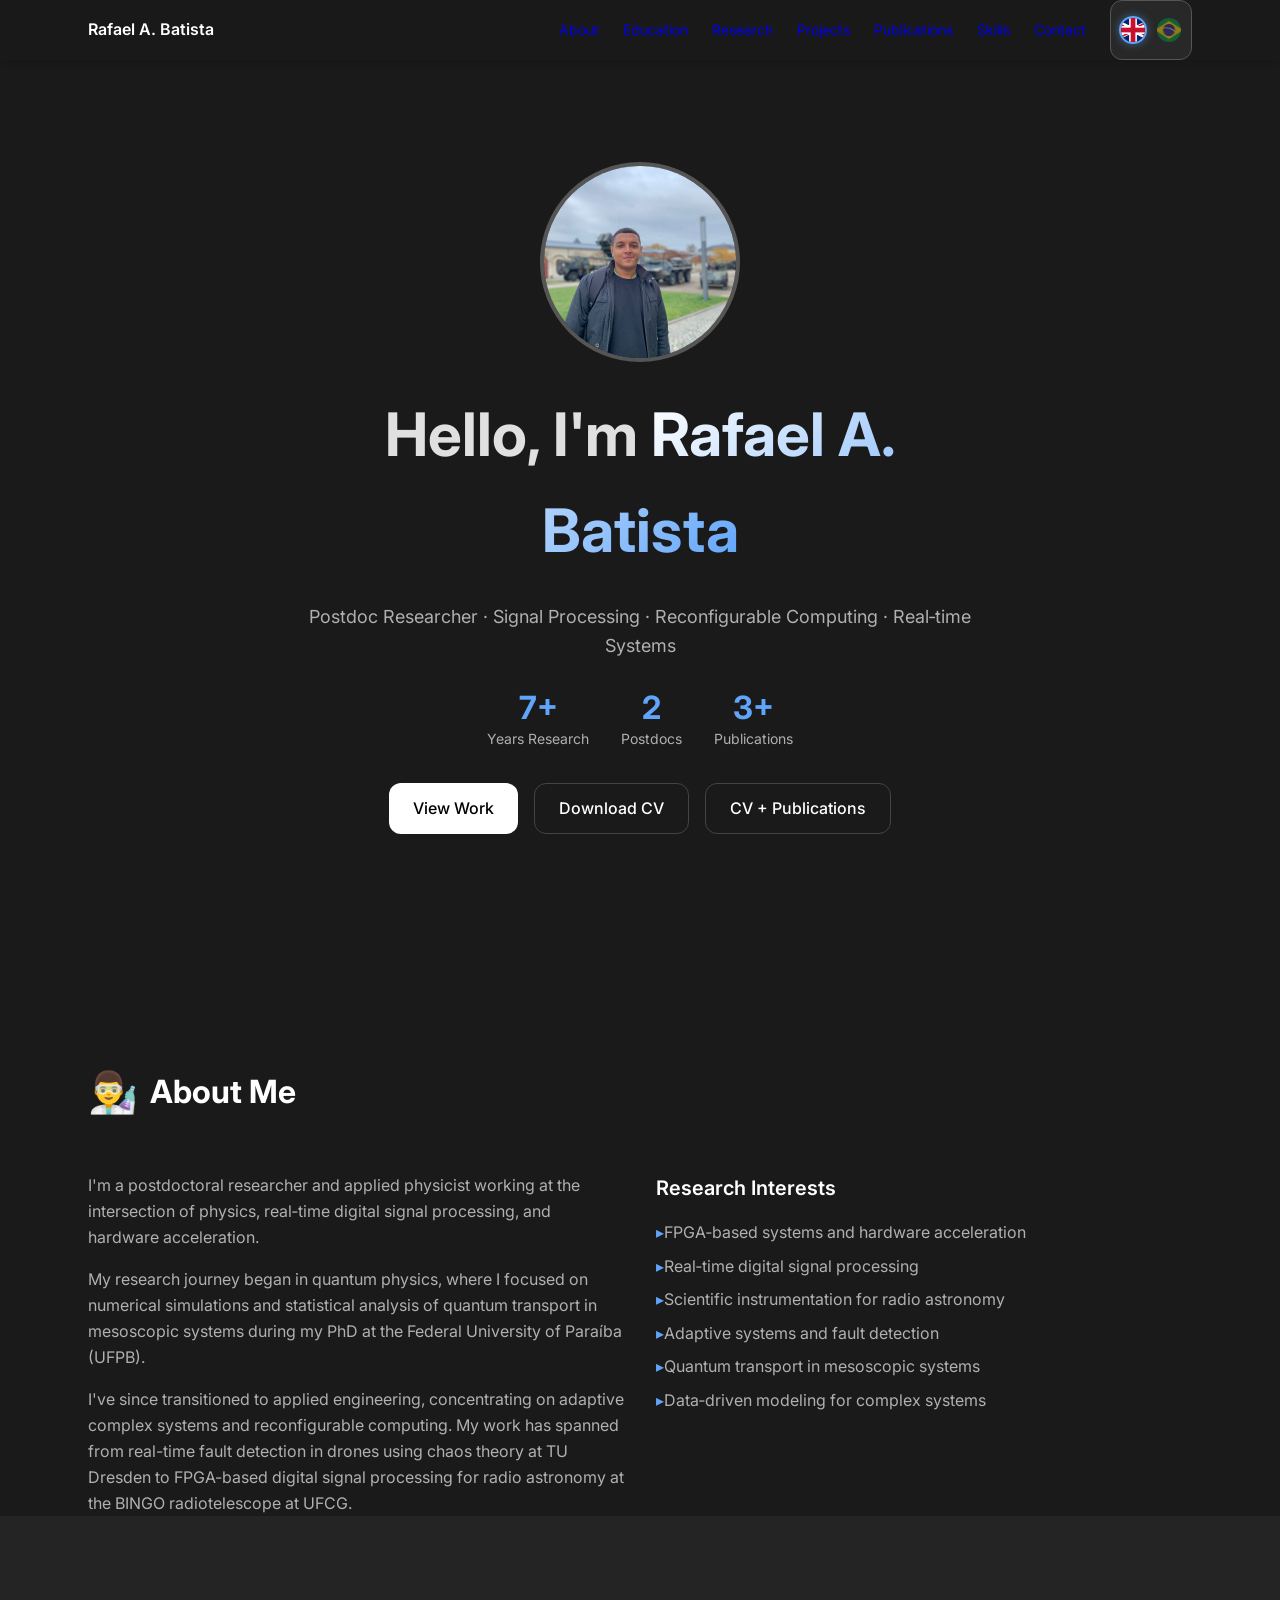
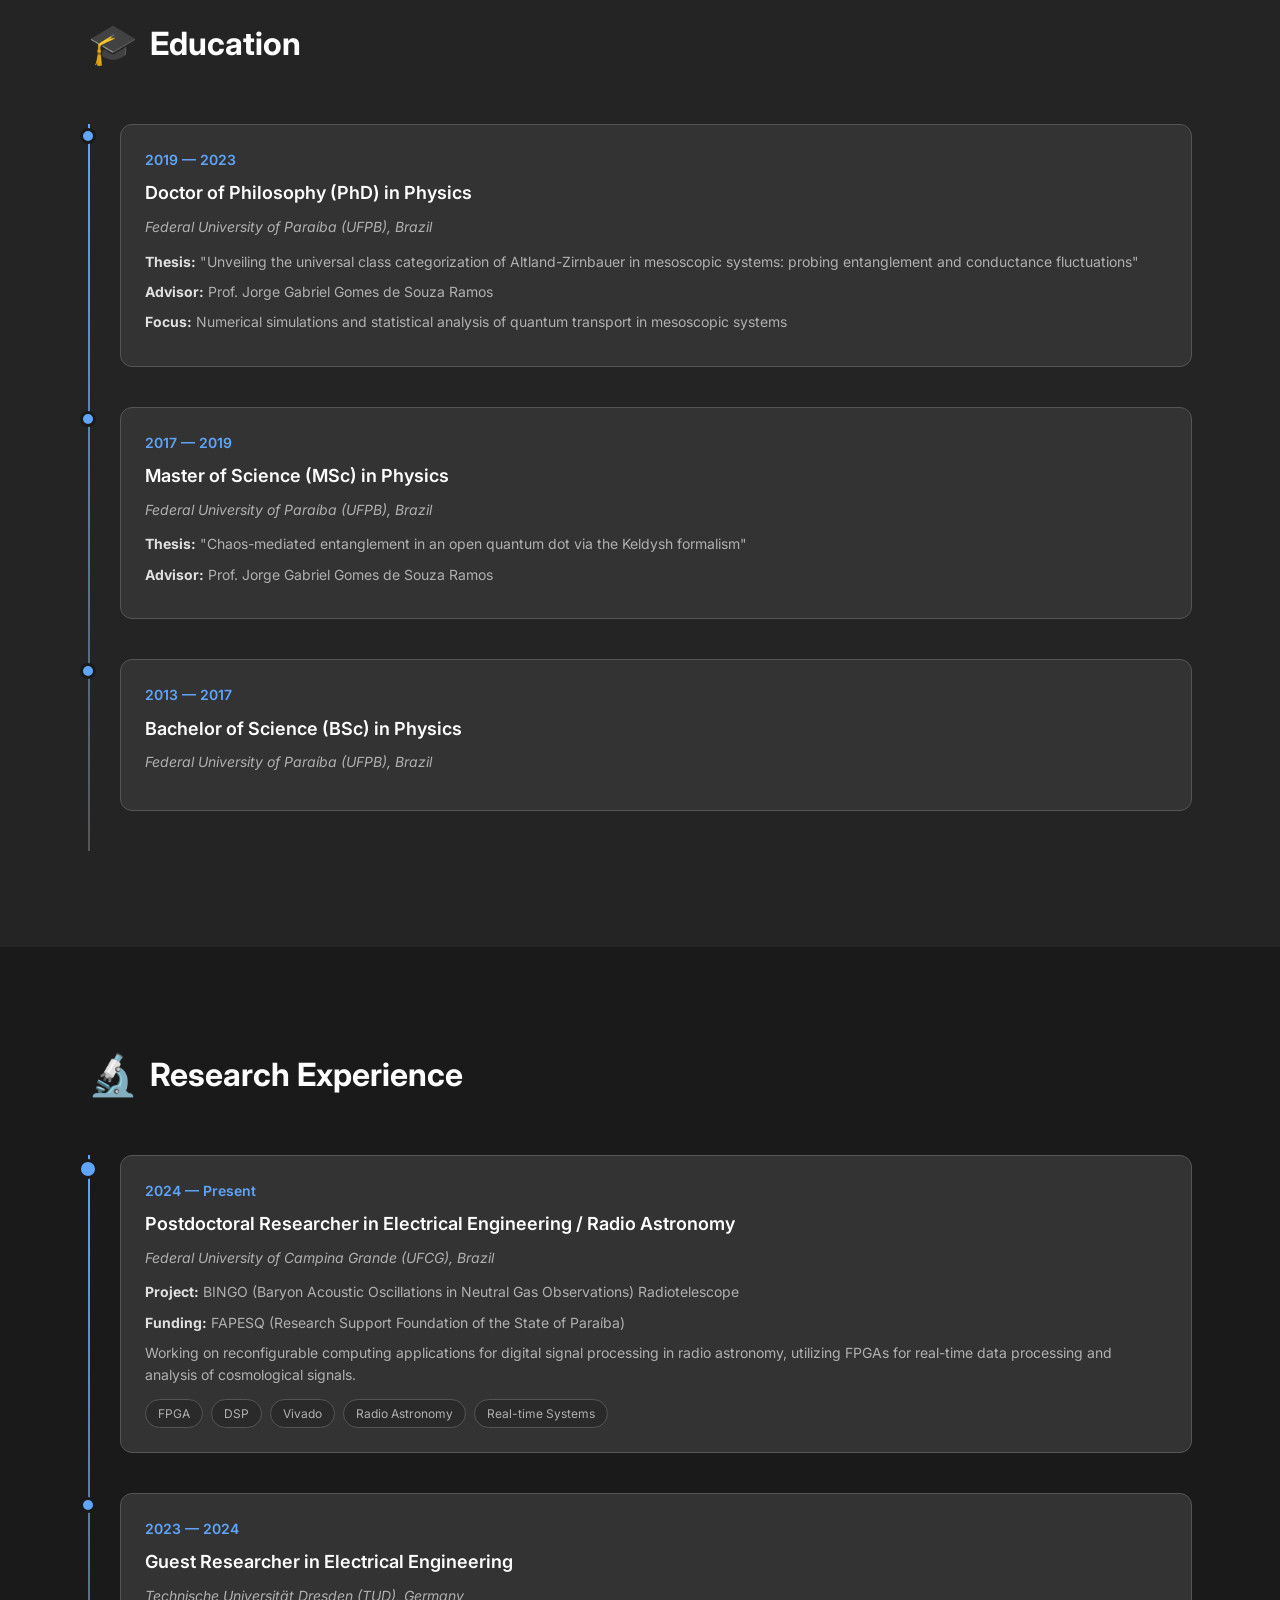
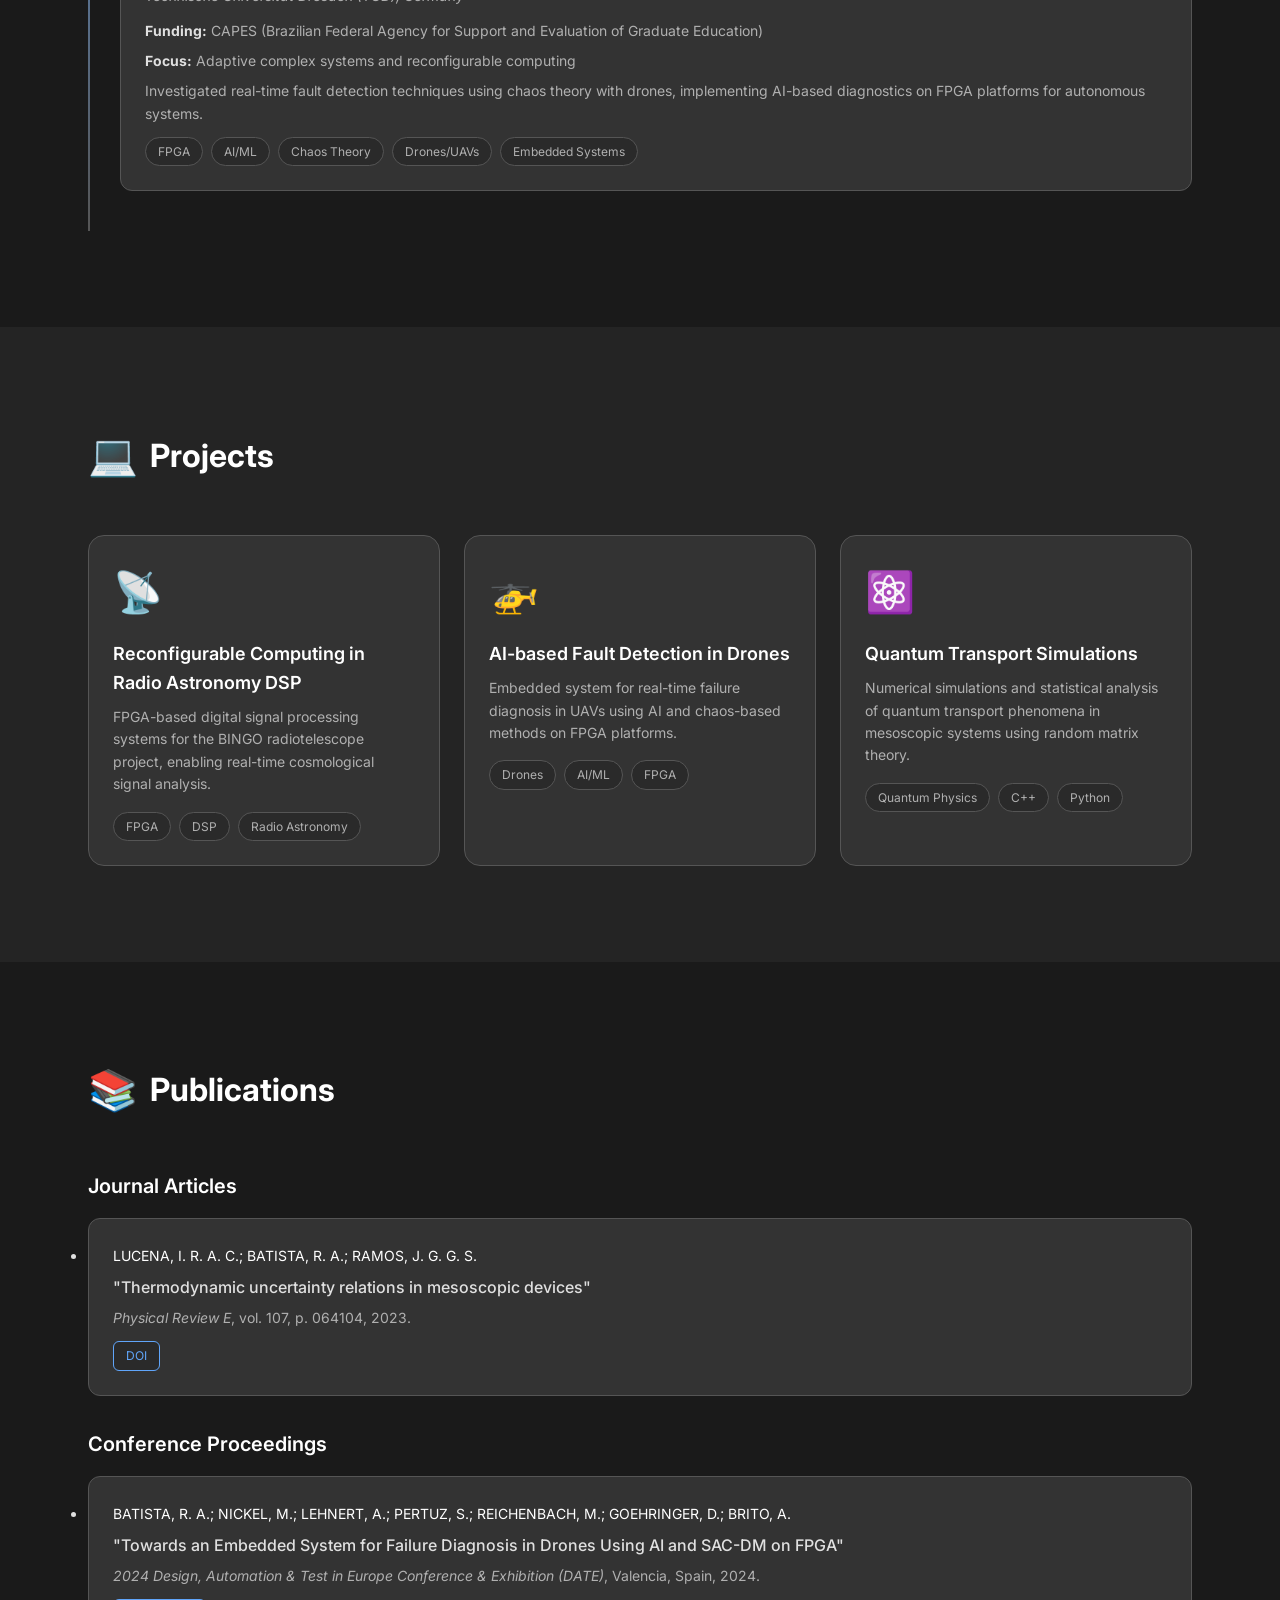
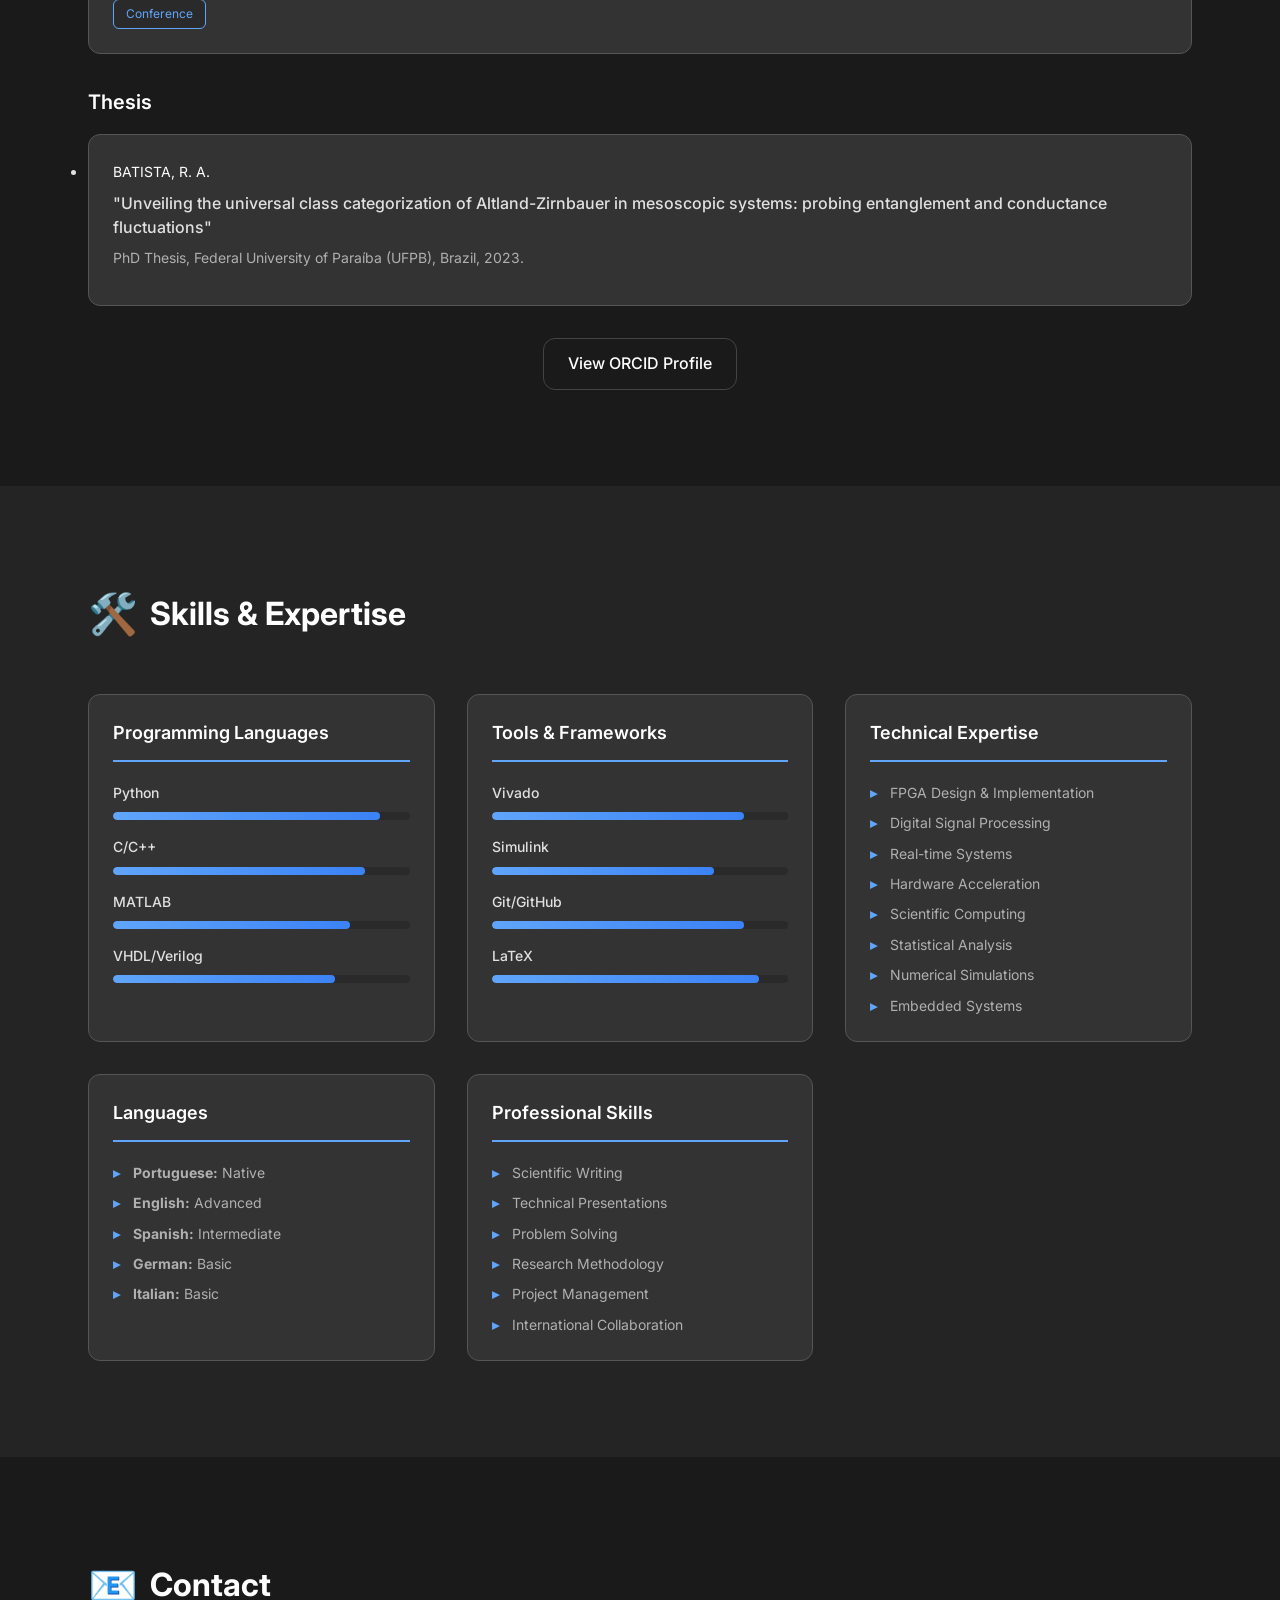
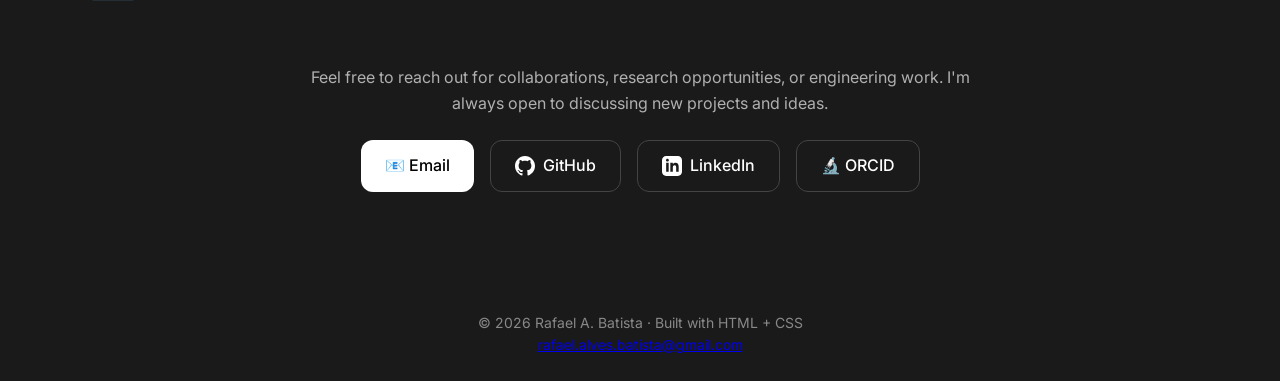
==== commit 50c044e8: "Fix language flags: replaced emojis with PNG images for better compatibility" ====
--- a/index.html
+++ b/index.html
@@ -79,8 +79,8 @@
         <a href="#skills" class="hover:text-white transition" data-i18n-nav="skills">Skills</a>
         <a href="#contact" class="hover:text-white transition" data-i18n-nav="contact">Contact</a>
         <div id="langToggle" class="lang-toggle" title="Switch language / Mudar idioma">
-          <span class="lang-flag" data-lang="en">🇬🇧</span>
-          <span class="lang-flag" data-lang="pt">🇧🇷</span>
+          <img src="flag_uk.png" alt="English" class="lang-flag" data-lang="en">
+          <img src="flag_br.png" alt="Português" class="lang-flag" data-lang="pt">
         </div>
       </nav>
     </div>
--- a/styles.css
+++ b/styles.css
@@ -439,13 +439,14 @@
 }
 
 .lang-flag {
-  font-size: 1.75rem;
-  line-height: 1;
+  width: 28px;
+  height: 28px;
+  object-fit: cover;
+  border-radius: 50%;
   cursor: pointer;
   opacity: 0.5;
   transition: all var(--transition-speed) ease;
-  padding: 0.25rem;
-  border-radius: 0.375rem;
+  border: 2px solid transparent;
 }
 
 .lang-flag:hover {
@@ -455,8 +456,8 @@
 
 .lang-flag.active {
   opacity: 1;
-  background-color: rgba(96, 165, 250, 0.15);
-  box-shadow: 0 0 0 2px var(--color-accent);
+  border-color: var(--color-accent);
+  box-shadow: 0 0 8px rgba(96, 165, 250, 0.5);
 }
 
 .lang-text {
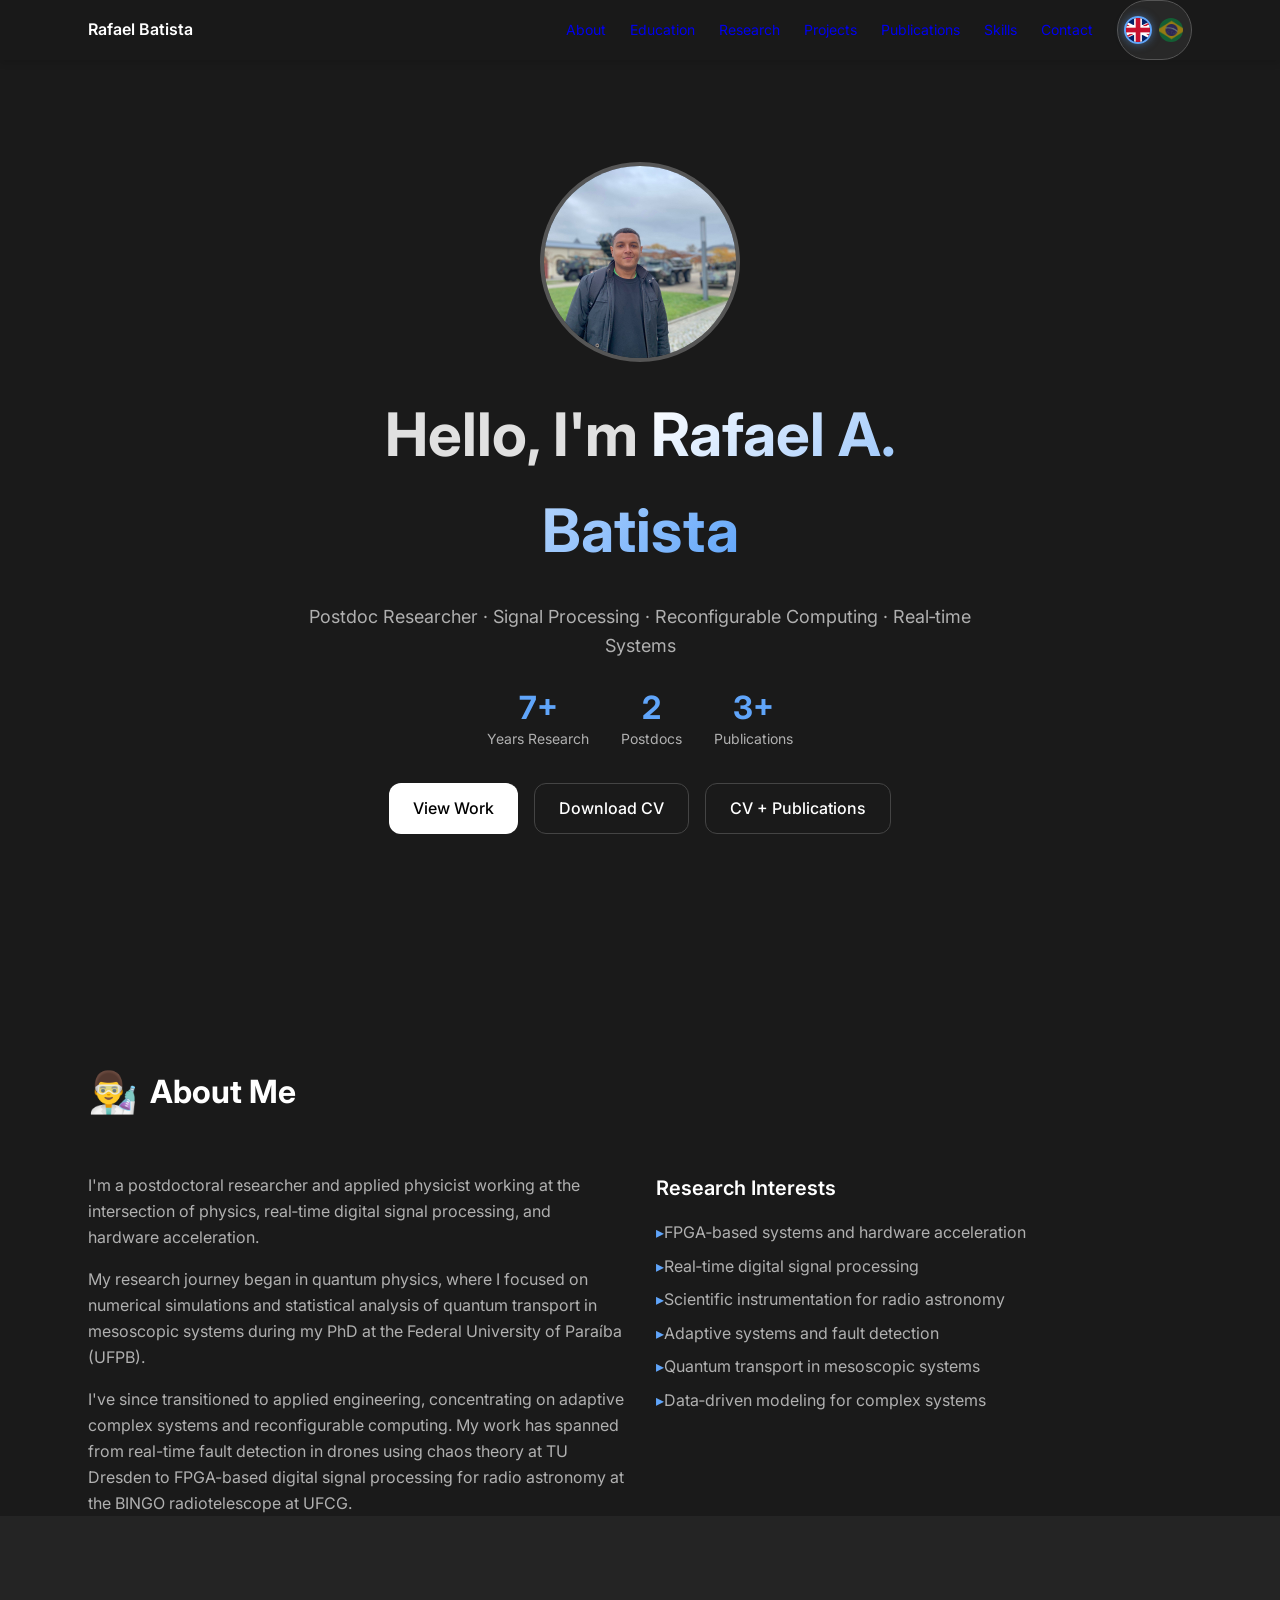
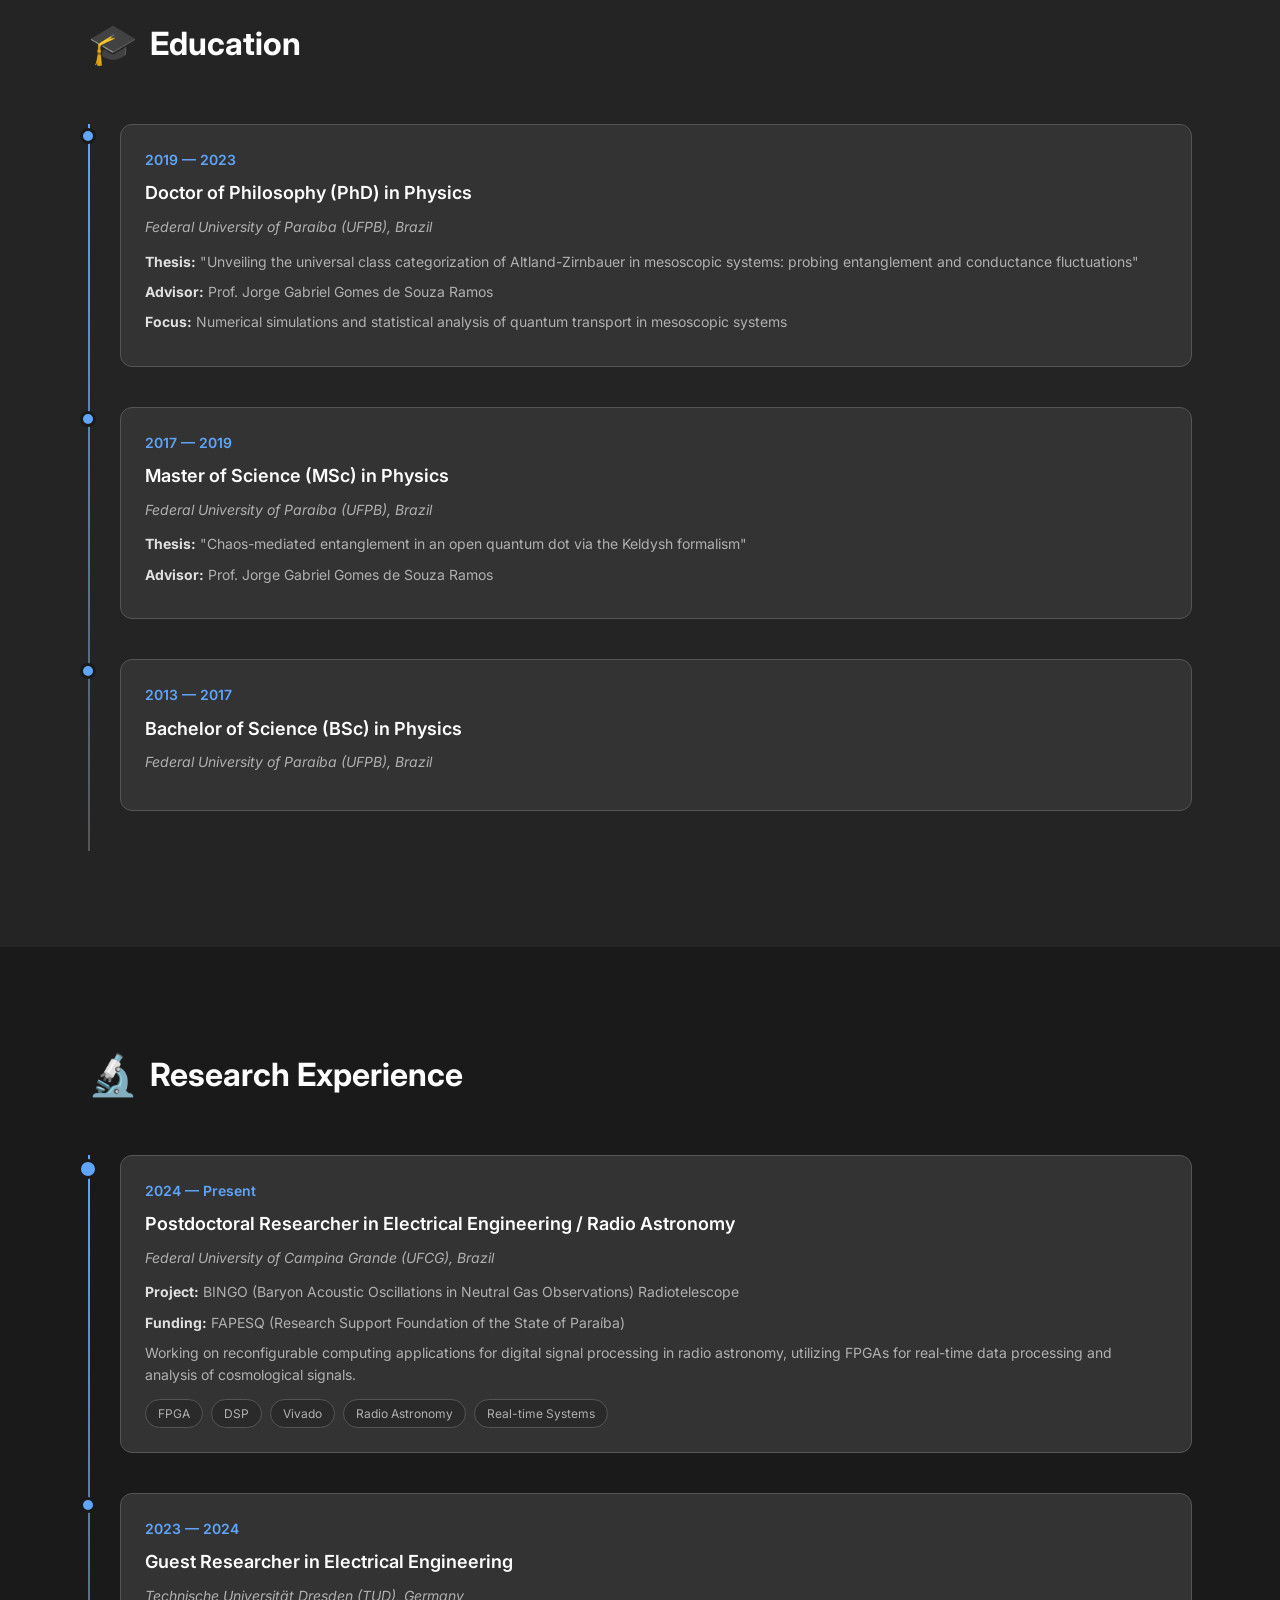
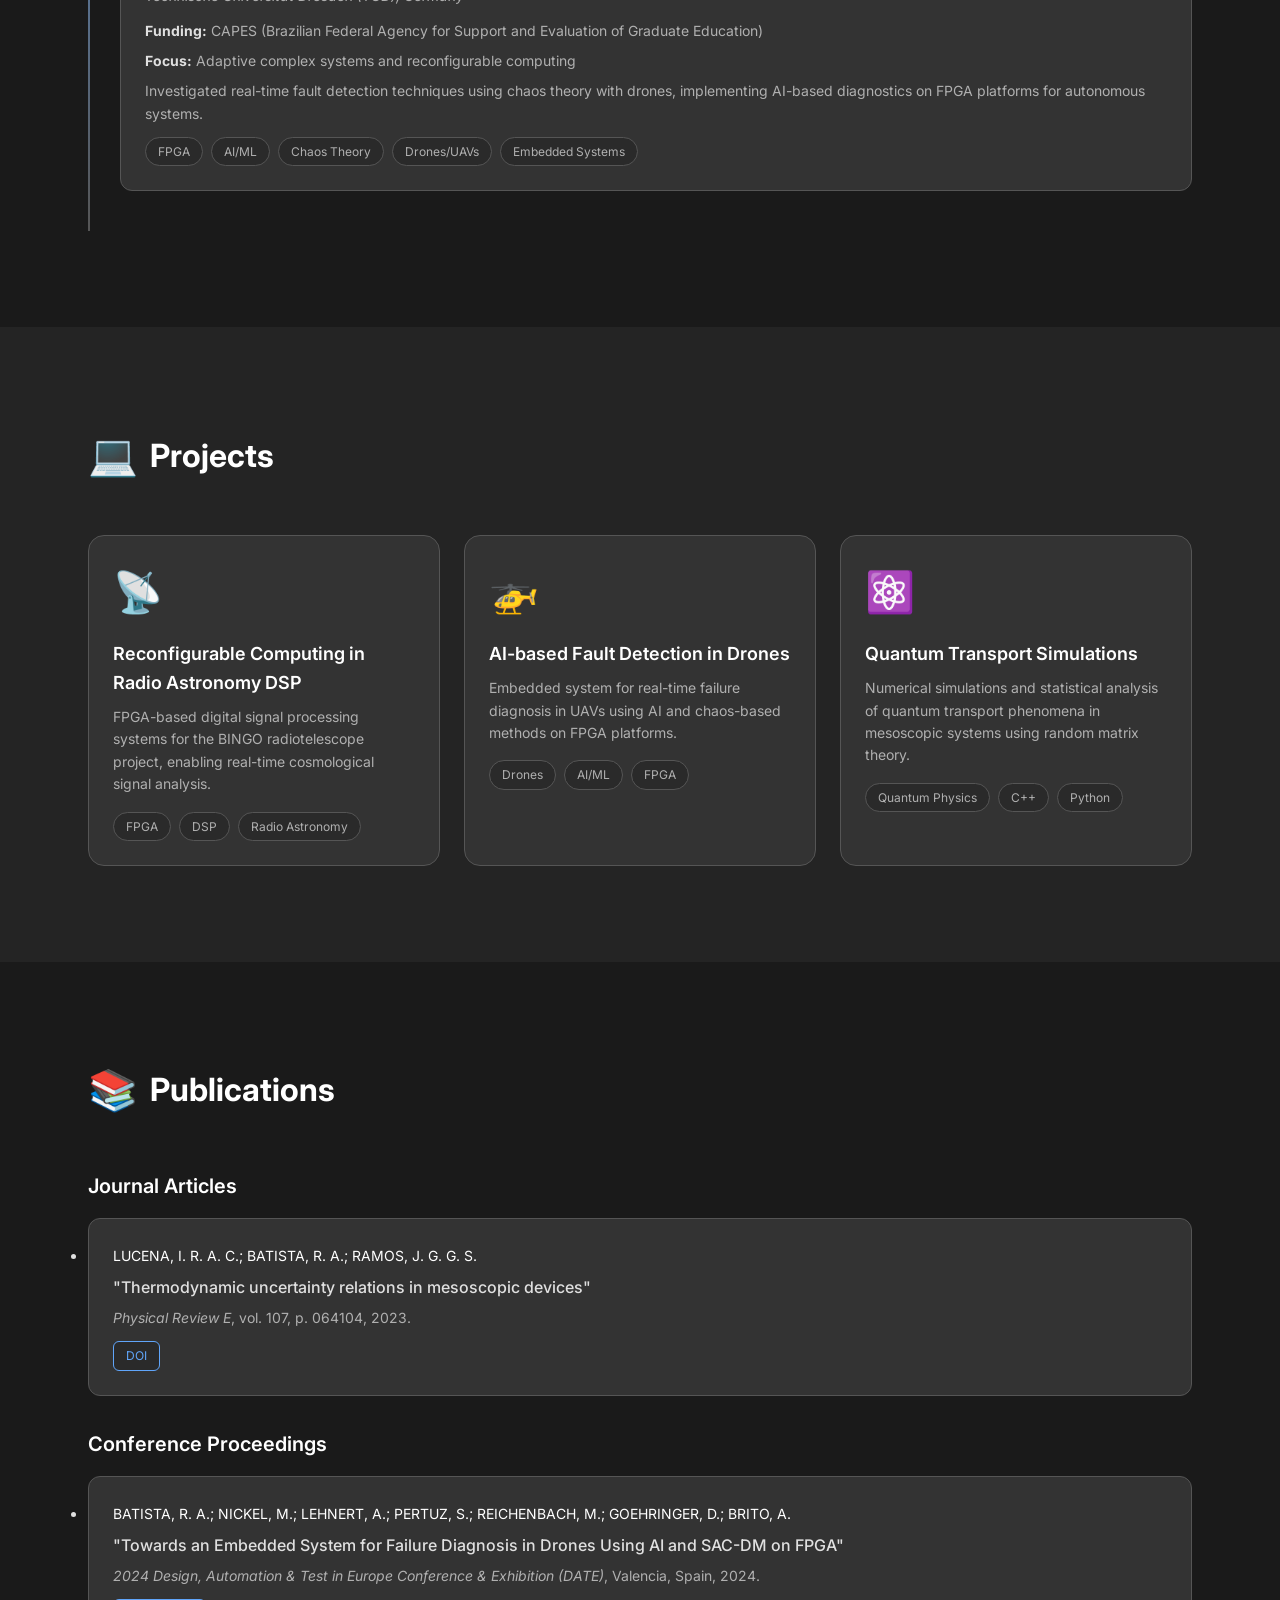
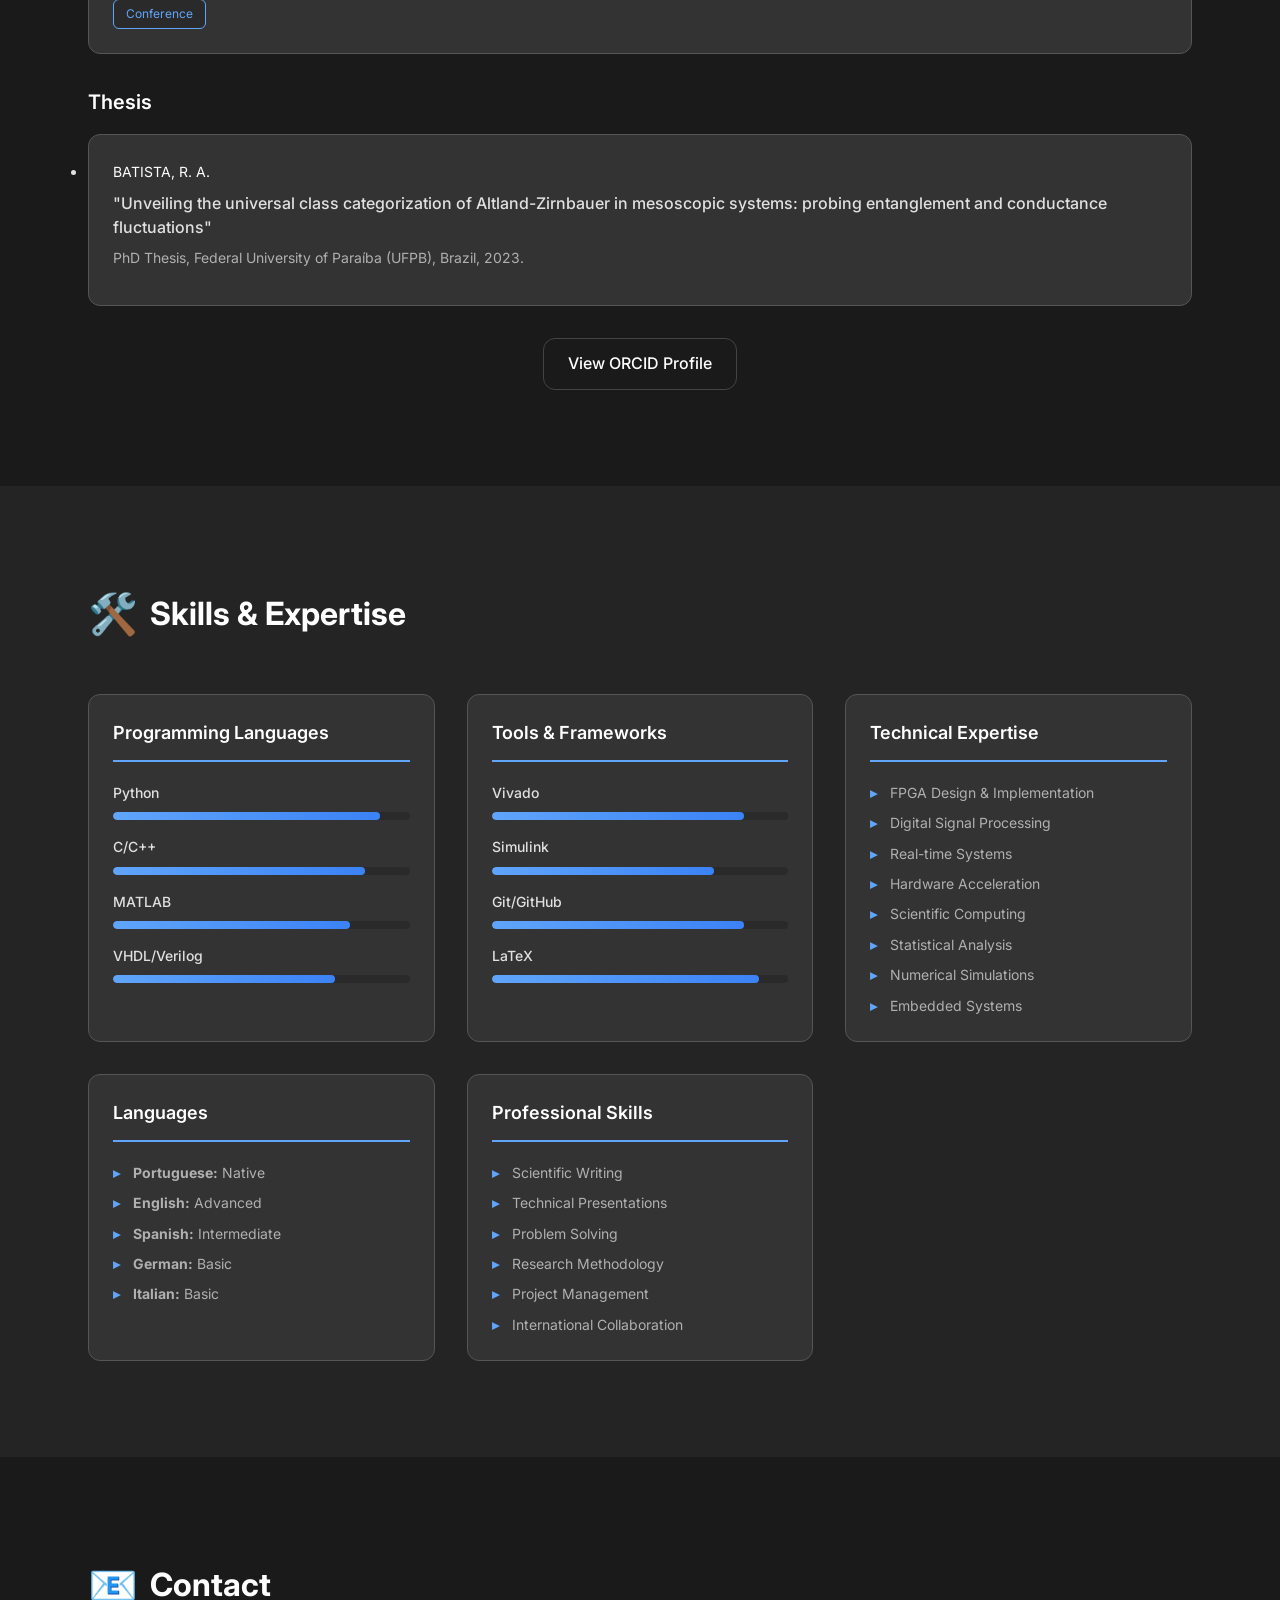
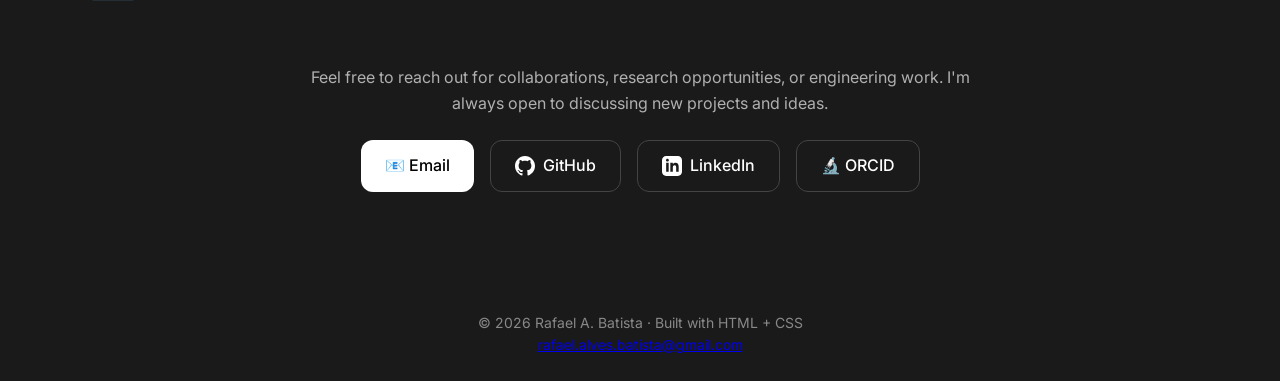
==== commit 7ce73219: "Change navbar name to Rafael Batista (remove middle initial)" ====
--- a/index.html
+++ b/index.html
@@ -69,7 +69,7 @@
   <!-- NAVBAR -->
   <header class="fixed w-full z-50 bg-dark-grey/80 backdrop-blur border-b border-medium-grey">
     <div class="max-w-6xl mx-auto flex justify-between items-center px-6 py-3">
-      <h1 class="text-base font-semibold text-white">Rafael A. Batista</h1>
+      <h1 class="text-base font-semibold text-white">Rafael Batista</h1>
       <nav class="flex items-center space-x-6 text-sm text-medium-grey">
         <a href="#about" class="hover:text-white transition" data-i18n-nav="about">About</a>
         <a href="#education" class="hover:text-white transition" data-i18n-nav="education">Education</a>
--- a/styles.css
+++ b/styles.css
@@ -424,11 +424,11 @@
 .lang-toggle {
   display: flex;
   align-items: center;
-  gap: 0.5rem;
-  padding: 0.5rem;
+  gap: 0.35rem;
+  padding: 0.35rem;
   background-color: rgba(51, 51, 51, 0.6);
   border: 1px solid var(--color-border-medium);
-  border-radius: 0.75rem;
+  border-radius: 9999px;
   cursor: pointer;
   transition: all var(--transition-speed) ease;
 }
@@ -980,4 +980,123 @@
   .btn-secondary {
     display: none;
   }
+}
+
+/* Project Page Enhancements */
+.project-header-section {
+  padding-top: 10rem;
+  padding-bottom: 4rem;
+  background: radial-gradient(circle at top right, rgba(96, 165, 250, 0.05), transparent 400px);
+}
+
+.breadcrumb-back {
+  display: inline-flex;
+  align-items: center;
+  gap: 0.5rem;
+  color: var(--color-accent);
+  text-decoration: none;
+  font-size: 0.875rem;
+  font-weight: 500;
+  margin-bottom: 2rem;
+  transition: all var(--transition-speed) ease;
+  padding: 0.5rem 1rem;
+  background-color: rgba(96, 165, 250, 0.05);
+  border-radius: 9999px;
+  border: 1px solid rgba(96, 165, 250, 0.1);
+}
+
+.breadcrumb-back:hover {
+  background-color: rgba(96, 165, 250, 0.1);
+  transform: translateX(-5px);
+  color: var(--color-text-white);
+}
+
+.project-meta-item {
+  display: flex;
+  align-items: center;
+  gap: 0.5rem;
+  font-size: 0.875rem;
+  color: var(--color-text-medium);
+}
+
+.project-info-card {
+  background-color: var(--color-bg-light);
+  border: 1px solid var(--color-border-medium);
+  border-radius: 1.25rem;
+  padding: 2rem;
+  height: 100%;
+  transition: all var(--transition-speed) ease;
+}
+
+.project-info-card:hover {
+  border-color: var(--color-accent);
+  box-shadow: 0 10px 30px rgba(0, 0, 0, 0.2);
+}
+
+.project-section-label {
+  display: inline-block;
+  font-size: 0.75rem;
+  font-weight: 700;
+  text-transform: uppercase;
+  letter-spacing: 0.1em;
+  color: var(--color-accent);
+  margin-bottom: 0.75rem;
+}
+
+.feature-tag {
+  display: inline-flex;
+  align-items: center;
+  padding: 0.25rem 0.75rem;
+  background-color: rgba(96, 165, 250, 0.1);
+  color: var(--color-accent);
+  border-radius: 0.5rem;
+  font-size: 0.875rem;
+  font-weight: 500;
+}
+
+/* Premium Content Boxes */
+.content-box {
+  background-color: var(--color-bg-light);
+  border: 1px solid var(--color-border-medium);
+  border-radius: 1.25rem;
+  padding: 2.5rem;
+  position: relative;
+  overflow: hidden;
+  transition: all var(--transition-speed) ease;
+}
+
+.content-box:hover {
+  border-color: var(--color-border-light);
+  box-shadow: 0 10px 40px rgba(0, 0, 0, 0.2);
+}
+
+.compact-card {
+  background-color: var(--color-bg-light);
+  border: 1px solid var(--color-border-medium);
+  border-radius: 1rem;
+  padding: 2rem;
+  height: 100%;
+  transition: all var(--transition-speed) ease;
+  display: flex;
+  flex-direction: column;
+}
+
+.compact-card h3 {
+  margin-bottom: 1rem;
+  color: var(--color-text-white);
+  font-weight: 600;
+  font-size: 1.1rem;
+}
+
+.compact-card p,
+.compact-card ul {
+  color: var(--color-text-medium);
+  font-size: 0.95rem;
+  line-height: 1.7;
+}
+
+.compact-card:hover {
+  transform: translateY(-5px);
+  border-color: var(--color-accent);
+  box-shadow: 0 10px 30px rgba(0, 0, 0, 0.15);
 }
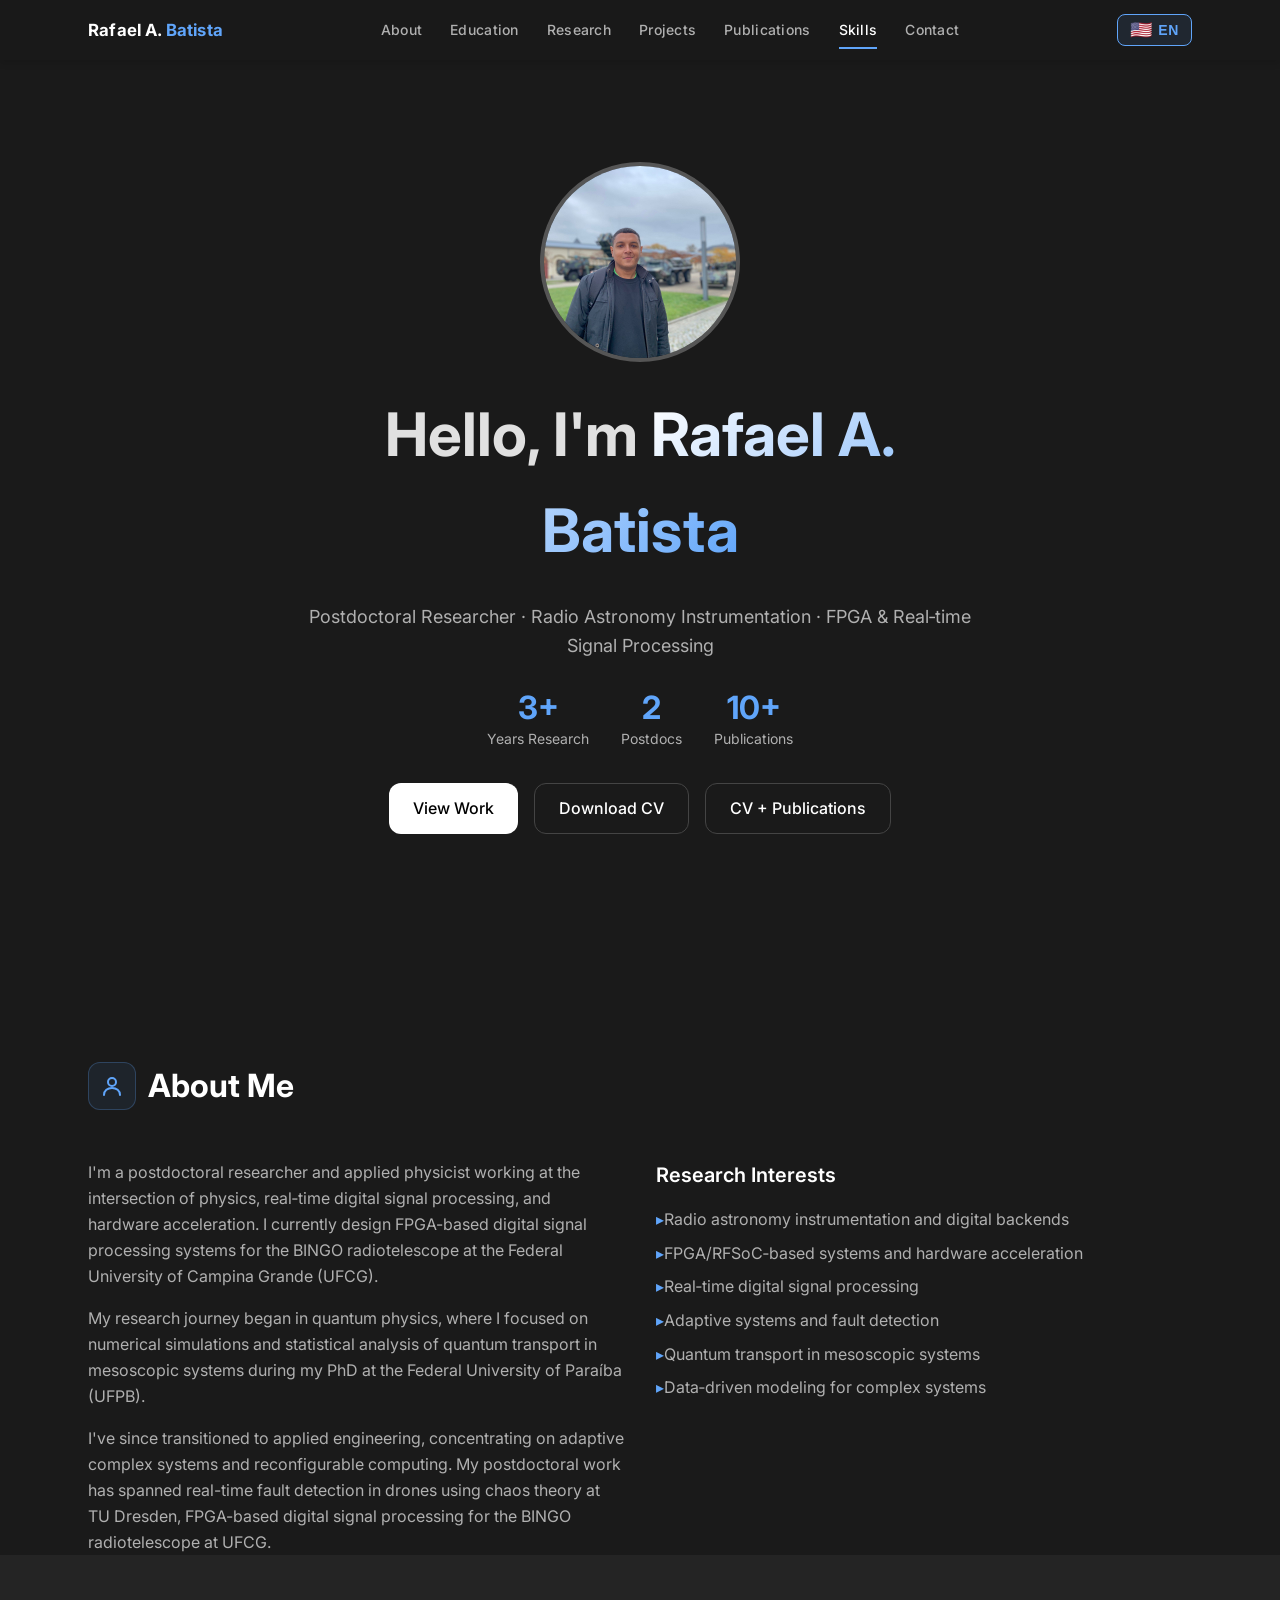
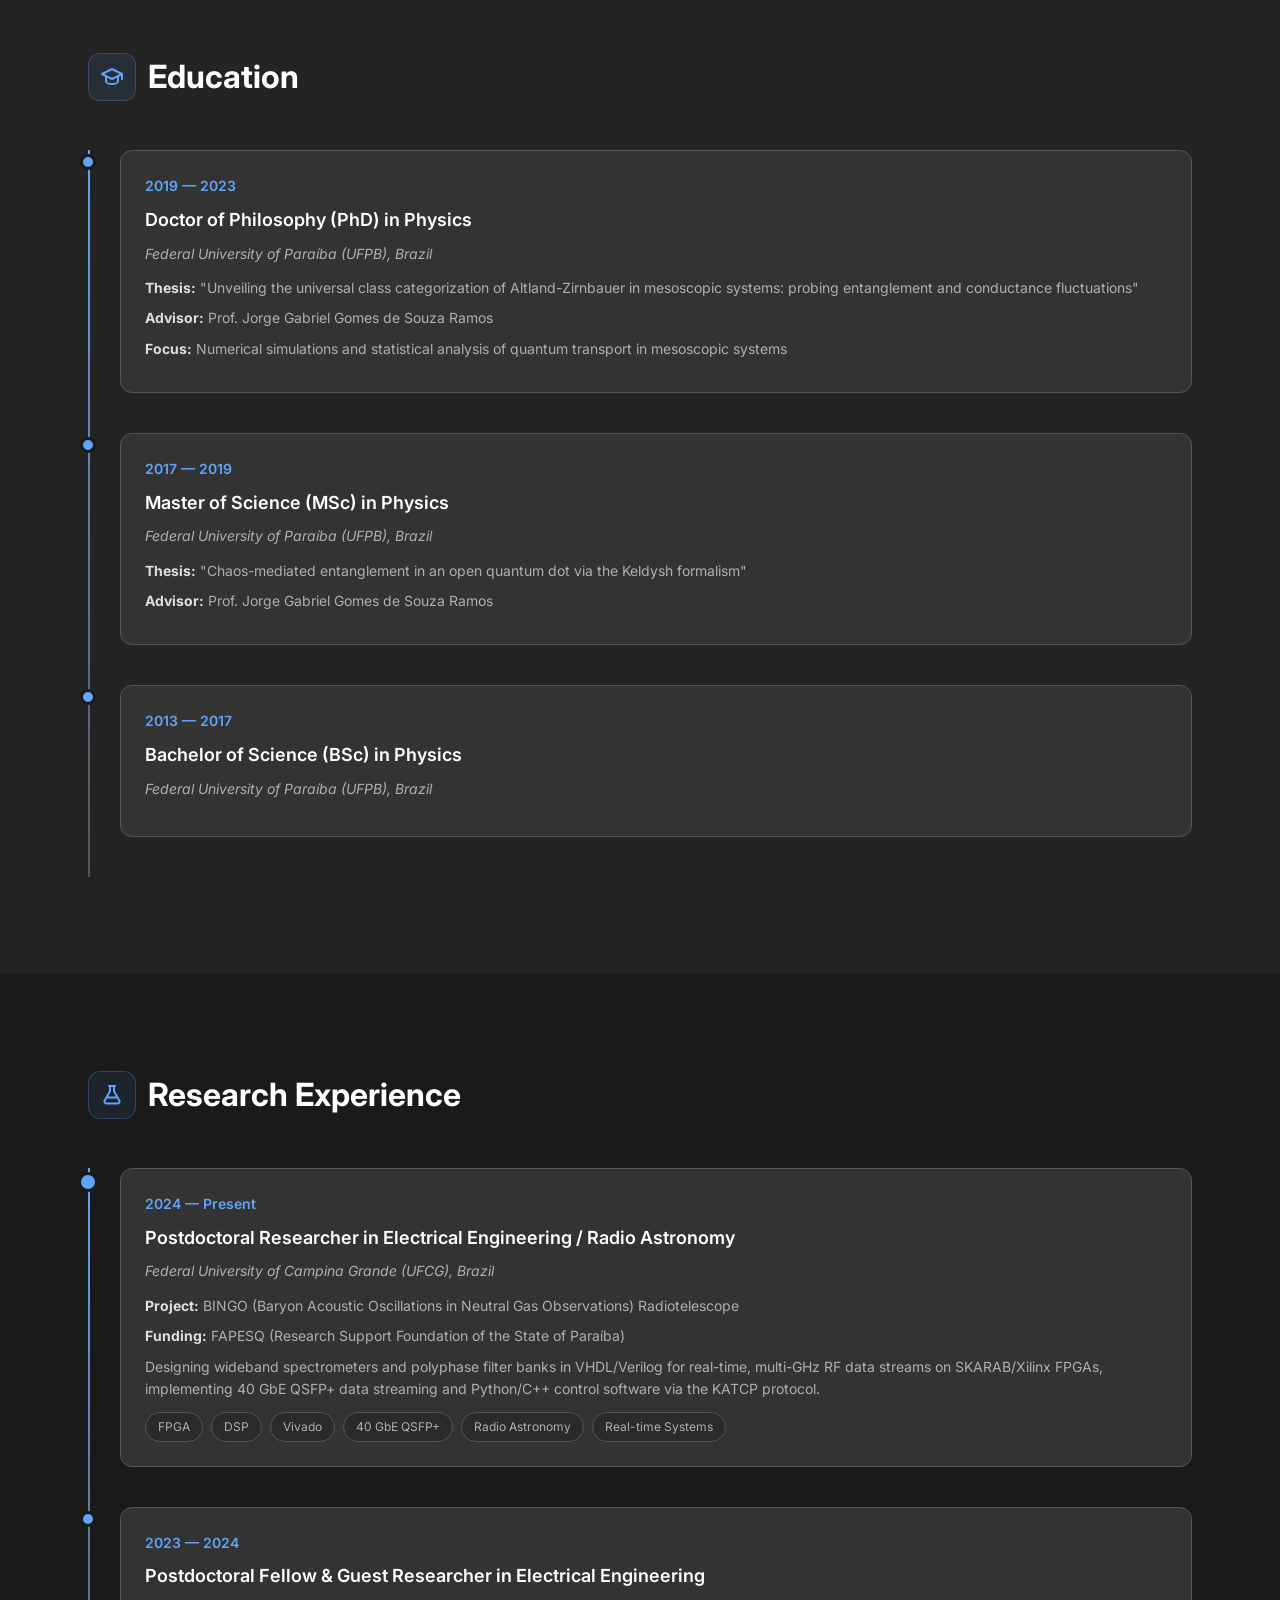
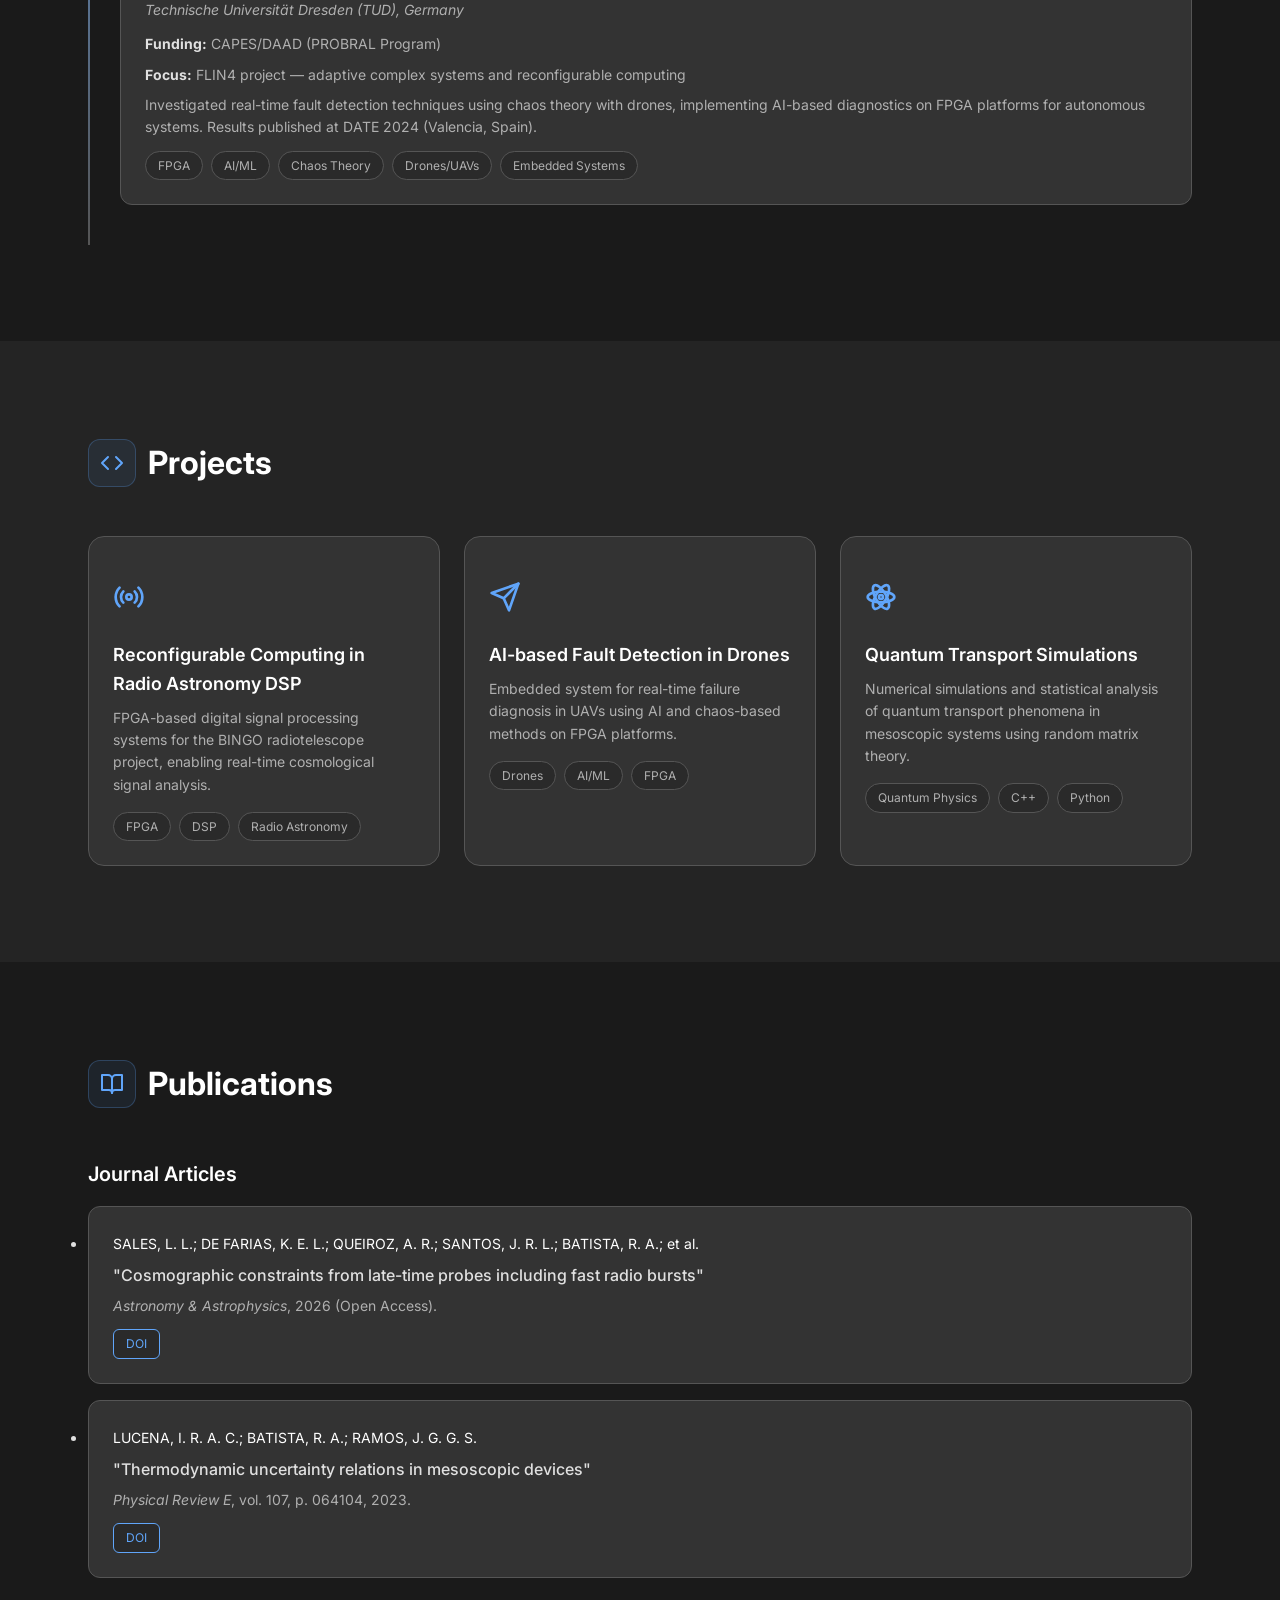
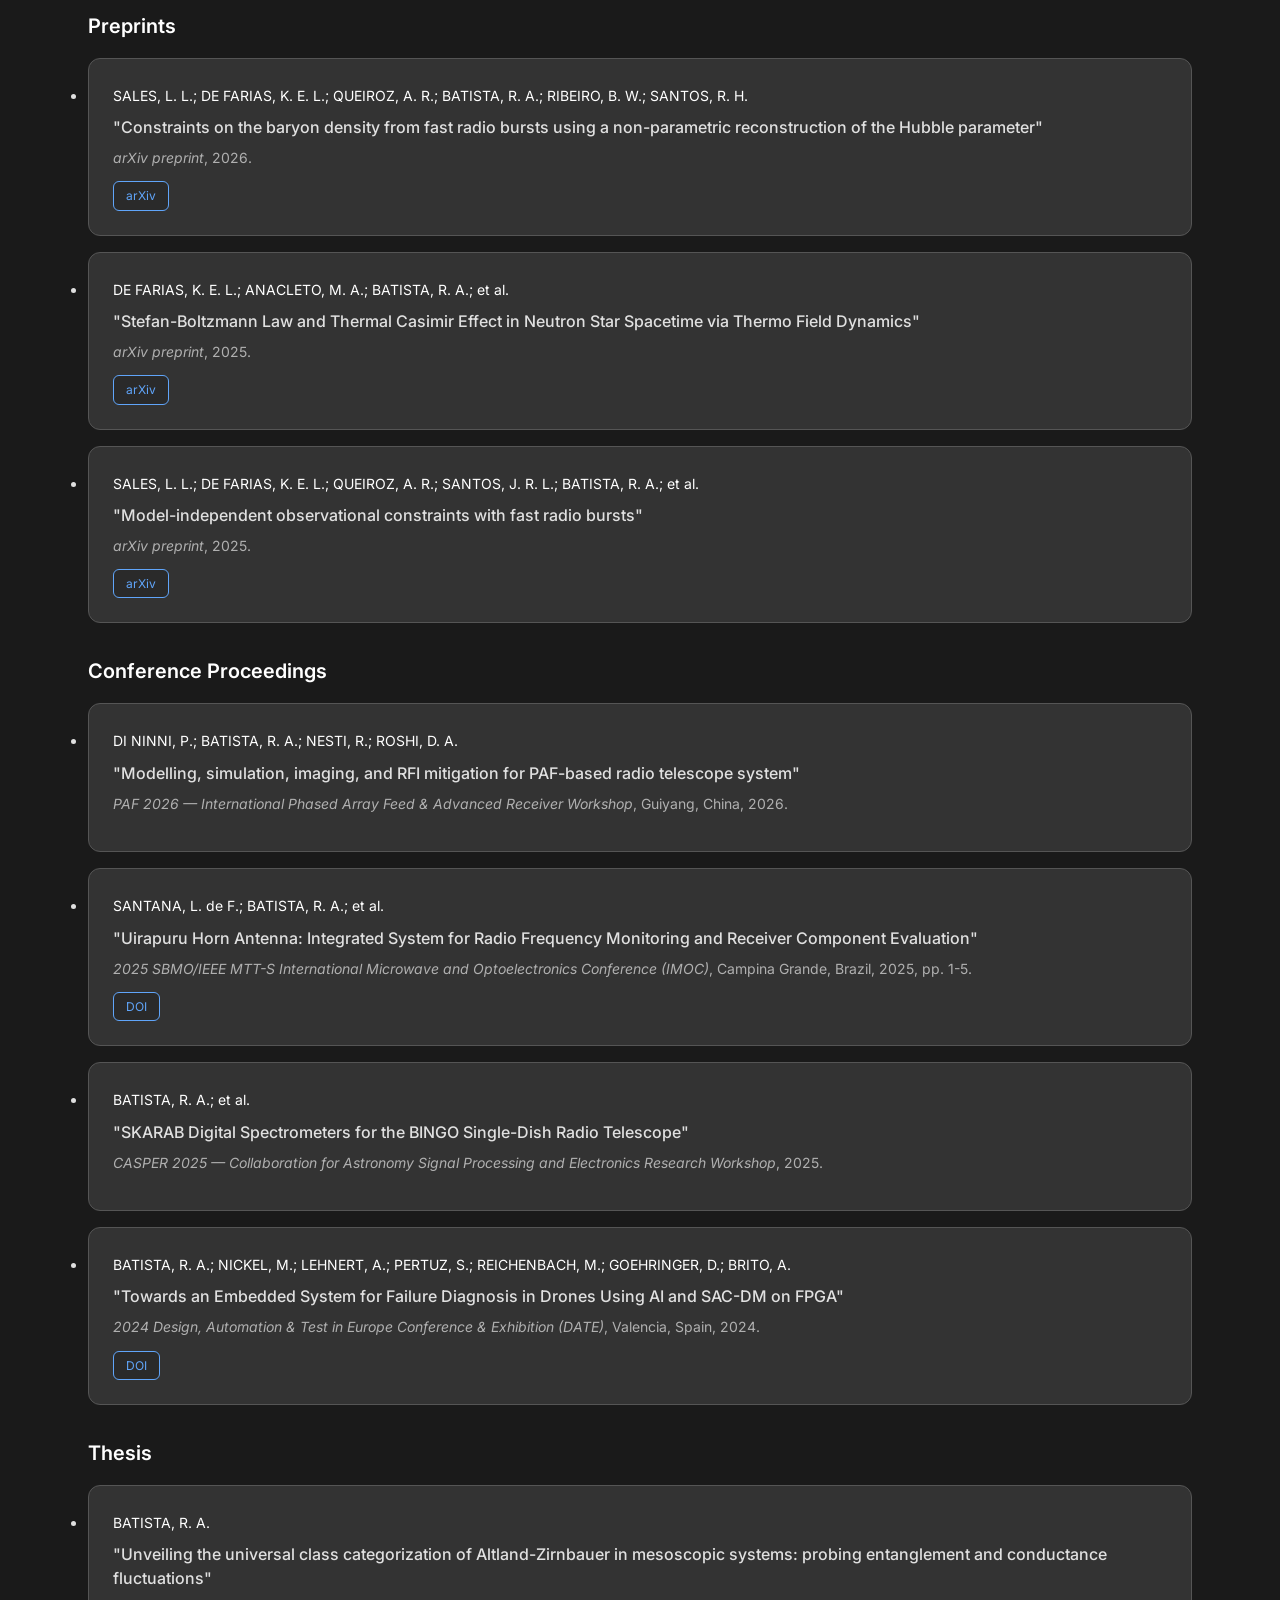
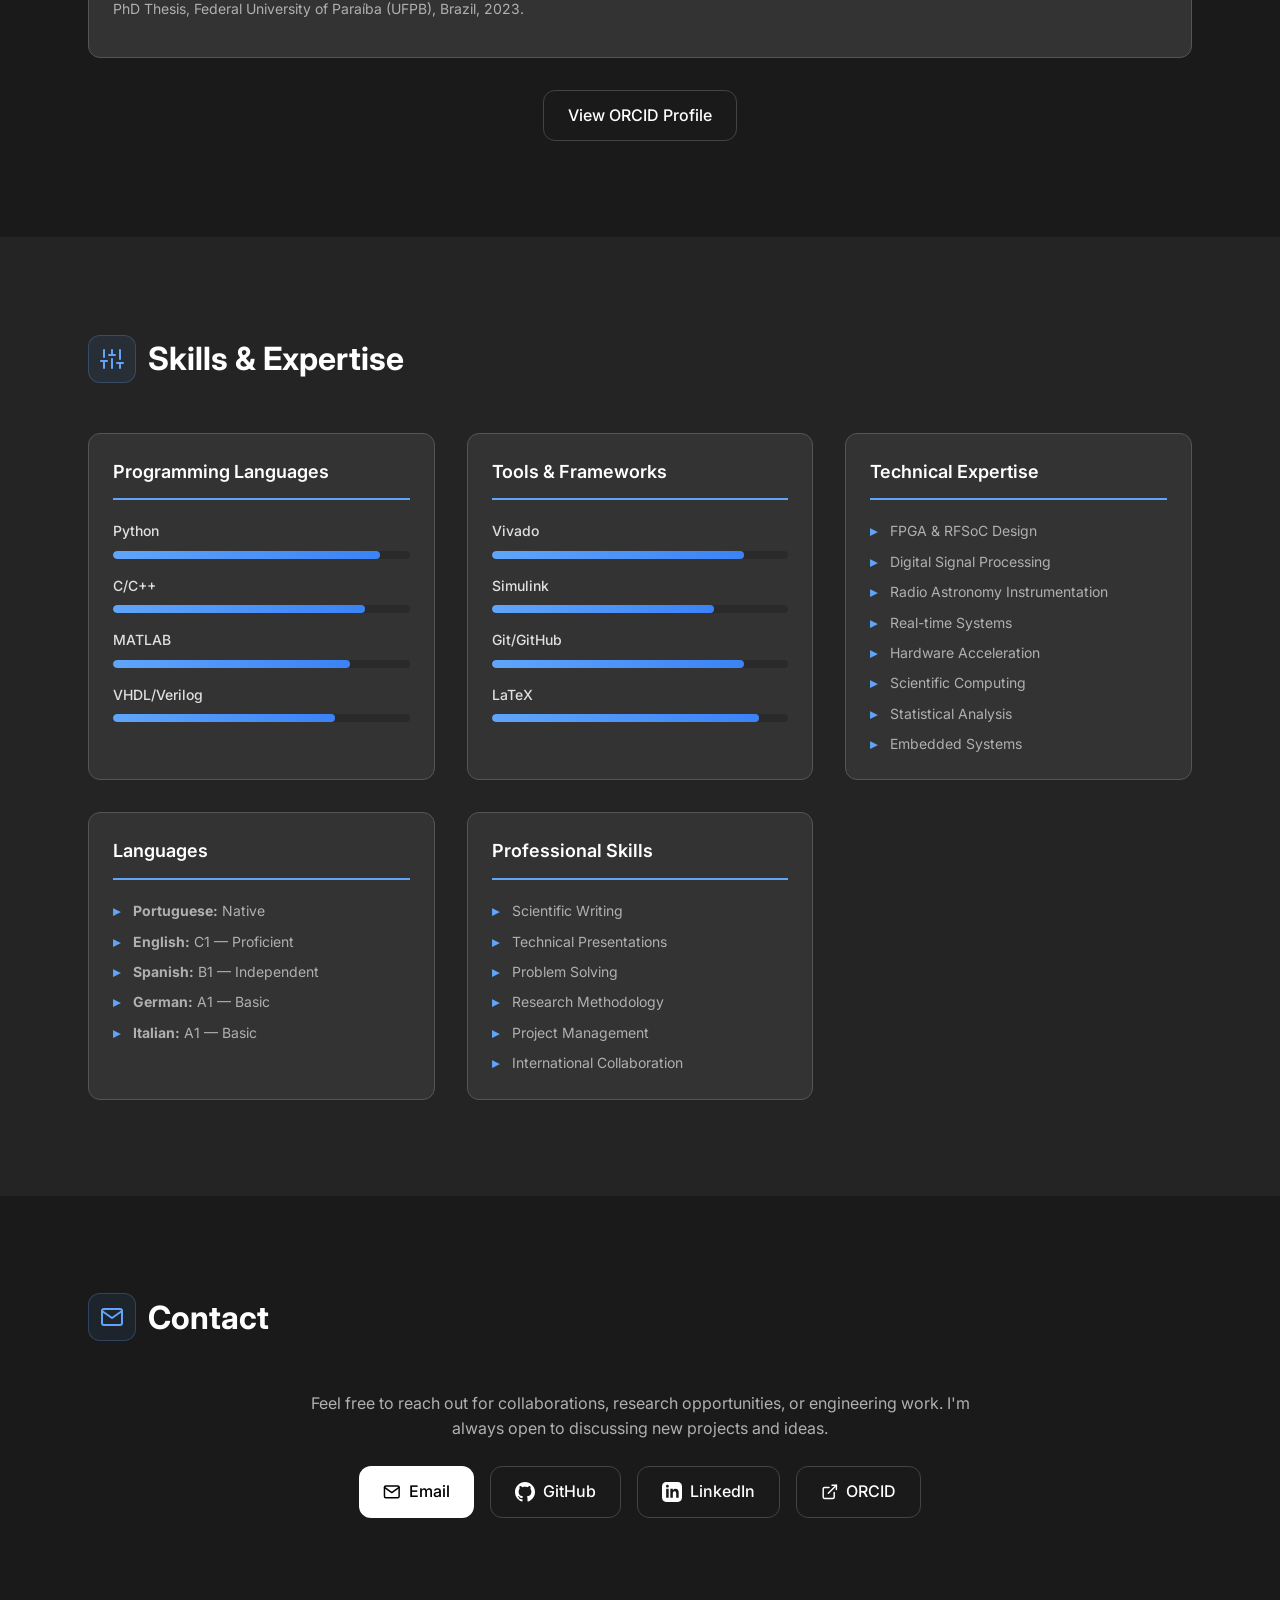
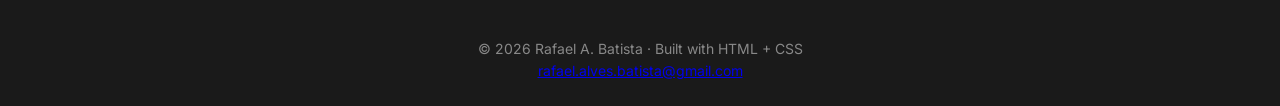
==== commit 938b1f6c: "Redesign site: unified navbar, SVG icons, polished project pages" ====
--- a/index.html
+++ b/index.html
@@ -6,17 +6,17 @@
   <meta name="viewport" content="width=device-width, initial-scale=1.0" />
 
   <!-- SEO Meta Tags -->
-  <title>Rafael A. Batista — Postdoctoral Researcher in Signal Processing & Reconfigurable Computing</title>
+  <title>Rafael A. Batista — Postdoctoral Researcher in Radio Astronomy Instrumentation & Reconfigurable Computing</title>
   <meta name="description"
-    content="Rafael A. Batista is a postdoctoral researcher specializing in signal processing, reconfigurable computing, FPGA systems, and quantum transport. Currently working on the BINGO radio astronomy project at UFCG." />
+    content="Rafael A. Batista is a postdoctoral researcher specializing in radio astronomy instrumentation, FPGA/DSP systems, reconfigurable computing, and quantum transport. Currently researching real-time signal processing for the BINGO radio telescope at UFCG." />
   <meta name="keywords"
-    content="Rafael Batista, FPGA, Signal Processing, Radio Astronomy, Quantum Transport, Reconfigurable Computing, BINGO, Digital Signal Processing" />
+    content="Rafael Batista, FPGA, RFSoC, Signal Processing, Radio Astronomy, Quantum Transport, Reconfigurable Computing, BINGO, Digital Signal Processing, SKARAB" />
   <meta name="author" content="Rafael A. Batista" />
 
   <!-- Open Graph Meta Tags -->
   <meta property="og:title" content="Rafael A. Batista — Postdoctoral Researcher" />
   <meta property="og:description"
-    content="Postdoctoral researcher specializing in signal processing, reconfigurable computing, and quantum transport. Currently working on the BINGO radiotelescope project at UFCG." />
+    content="Postdoctoral researcher specializing in radio astronomy instrumentation, FPGA/DSP systems, and quantum transport. Currently researching real-time signal processing for the BINGO radio telescope at UFCG." />
   <meta property="og:type" content="website" />
   <meta property="og:url" content="https://rafffaelb.github.io/" />
   <meta property="og:image" content="https://rafffaelb.github.io/my_photo.jpg" />
@@ -28,7 +28,7 @@
   <meta name="twitter:card" content="summary_large_image" />
   <meta name="twitter:title" content="Rafael A. Batista — Postdoctoral Researcher" />
   <meta name="twitter:description"
-    content="Postdoctoral researcher specializing in signal processing, reconfigurable computing, and quantum transport." />
+    content="Postdoctoral researcher specializing in radio astronomy instrumentation, FPGA/DSP systems, and quantum transport." />
   <meta name="twitter:image" content="https://rafffaelb.github.io/my_photo.jpg" />
 
   <!-- Schema.org markup for Google -->
@@ -44,10 +44,12 @@
       "https://orcid.org/0000-0002-7906-1505"
     ],
     "jobTitle": "Postdoctoral Researcher",
-    "worksFor": {
-      "@type": "Organization",
-      "name": "Federal University of Campina Grande"
-    },
+    "worksFor": [
+      {
+        "@type": "Organization",
+        "name": "Federal University of Campina Grande"
+      }
+    ],
     "alumniOf": [
       {
         "@type": "Organization",
@@ -61,29 +63,50 @@
   <link rel="icon" type="image/png"
     href="data:image/svg+xml,<svg xmlns='http://www.w3.org/2000/svg' viewBox='0 0 100 100'><text y='.9em' font-size='90'>🔬</text></svg>">
 
-  <link rel="stylesheet" href="styles.css?v=15.0">
+  <link rel="stylesheet" href="styles.css?v=17.0">
 </head>
 
 <body class="bg-dark-grey text-light-grey antialiased">
 
   <!-- NAVBAR -->
-  <header class="fixed w-full z-50 bg-dark-grey/80 backdrop-blur border-b border-medium-grey">
-    <div class="max-w-6xl mx-auto flex justify-between items-center px-6 py-3">
-      <h1 class="text-base font-semibold text-white">Rafael Batista</h1>
-      <nav class="flex items-center space-x-6 text-sm text-medium-grey">
-        <a href="#about" class="hover:text-white transition" data-i18n-nav="about">About</a>
-        <a href="#education" class="hover:text-white transition" data-i18n-nav="education">Education</a>
-        <a href="#research" class="hover:text-white transition" data-i18n-nav="research">Research</a>
-        <a href="#projects" class="hover:text-white transition" data-i18n-nav="projects">Projects</a>
-        <a href="#publications" class="hover:text-white transition" data-i18n-nav="publications">Publications</a>
-        <a href="#skills" class="hover:text-white transition" data-i18n-nav="skills">Skills</a>
-        <a href="#contact" class="hover:text-white transition" data-i18n-nav="contact">Contact</a>
-        <div id="langToggle" class="lang-toggle" title="Switch language / Mudar idioma">
-          <img src="flag_uk.png" alt="English" class="lang-flag" data-lang="en">
-          <img src="flag_br.png" alt="Português" class="lang-flag" data-lang="pt">
-        </div>
+  <header class="site-header fixed w-full z-50 bg-dark-grey/80 backdrop-blur border-b border-medium-grey">
+    <div class="nav-inner max-w-6xl mx-auto flex justify-between items-center px-6">
+      <h1 class="site-brand">Rafael A. <span class="text-accent">Batista</span></h1>
+
+      <nav class="nav-desktop" aria-label="Main navigation">
+        <a href="#about" data-i18n-nav="about">About</a>
+        <a href="#education" data-i18n-nav="education">Education</a>
+        <a href="#research" data-i18n-nav="research">Research</a>
+        <a href="#projects" data-i18n-nav="projects">Projects</a>
+        <a href="#publications" data-i18n-nav="publications">Publications</a>
+        <a href="#skills" data-i18n-nav="skills">Skills</a>
+        <a href="#contact" data-i18n-nav="contact">Contact</a>
       </nav>
-    </div>
+
+      <div class="nav-actions flex items-center gap-4">
+        <button id="langToggle" class="lang-toggle" title="Switch language / Mudar idioma">
+          <span class="lang-flag">🇺🇸</span>
+          <span class="lang-text">EN</span>
+        </button>
+        <button id="menuToggle" class="menu-toggle" aria-label="Open menu" aria-expanded="false" aria-controls="mobileMenu">
+          <svg viewBox="0 0 24 24" fill="none" stroke="currentColor" stroke-width="2" stroke-linecap="round" aria-hidden="true">
+            <line x1="4" y1="7" x2="20" y2="7" />
+            <line x1="4" y1="12" x2="20" y2="12" />
+            <line x1="4" y1="17" x2="20" y2="17" />
+          </svg>
+        </button>
+      </div>
+    </div>
+
+    <nav id="mobileMenu" class="nav-mobile" aria-label="Mobile navigation">
+      <a href="#about" data-i18n-nav="about">About</a>
+      <a href="#education" data-i18n-nav="education">Education</a>
+      <a href="#research" data-i18n-nav="research">Research</a>
+      <a href="#projects" data-i18n-nav="projects">Projects</a>
+      <a href="#publications" data-i18n-nav="publications">Publications</a>
+      <a href="#skills" data-i18n-nav="skills">Skills</a>
+      <a href="#contact" data-i18n-nav="contact">Contact</a>
+    </nav>
   </header>
 
   <!-- HERO -->
@@ -98,11 +121,11 @@
           Batista</span>
       </h2>
       <p class="text-medium-grey text-lg leading-relaxed mb-4" data-i18n="hero.subtitle">
-        Postdoc Researcher · Signal Processing · Reconfigurable Computing · Real‑time Systems
+        Postdoctoral Researcher · Radio Astronomy Instrumentation · FPGA &amp; Real‑time Signal Processing
       </p>
       <div class="stats-container flex justify-center gap-8 mb-8">
         <div class="stat-item">
-          <div class="stat-number">7+</div>
+          <div class="stat-number">3+</div>
           <div class="stat-label">Years Research</div>
         </div>
         <div class="stat-item">
@@ -110,7 +133,7 @@
           <div class="stat-label">Postdocs</div>
         </div>
         <div class="stat-item">
-          <div class="stat-number">3+</div>
+          <div class="stat-number">10+</div>
           <div class="stat-label">Publications</div>
         </div>
       </div>
@@ -132,7 +155,7 @@
   <section id="about" class="bg-dark-grey max-w-6xl mx-auto px-6 pb-32 pt-40"
     style="position: relative; z-index: 10; background-color: #1a1a1a;">
     <h3 class="section-title">
-      <span class="section-icon">👨‍🔬</span>
+      <span class="section-icon"><svg class="icon" viewBox="0 0 24 24" aria-hidden="true"><circle cx="12" cy="8" r="4"/><path d="M4 21c0-4.4 3.6-7 8-7s8 2.6 8 7"/></svg></span>
       <span data-i18n="about.title">About Me</span>
     </h3>
     <div class="grid md:grid-cols-2 gap-8">
@@ -140,7 +163,7 @@
         <p class="text-medium-grey leading-relaxed mb-4" data-i18n="about.intro">
           I'm a postdoctoral researcher and applied physicist working at the intersection of <strong
             class="text-white">physics,
-            real‑time digital signal processing, and hardware acceleration</strong>.
+            real‑time digital signal processing, and hardware acceleration</strong>. I currently design <strong class="text-white">FPGA-based digital signal processing systems</strong> for the <strong class="text-white">BINGO radiotelescope</strong> at the Federal University of Campina Grande (UFCG).
         </p>
         <p class="text-medium-grey leading-relaxed mb-4" data-i18n="about.journey">
           My research journey began in <strong class="text-white">quantum physics</strong>, where I focused on numerical
@@ -151,8 +174,8 @@
         <p class="text-medium-grey leading-relaxed" data-i18n="about.transition">
           I've since transitioned to applied engineering, concentrating on <strong class="text-white">adaptive complex
             systems
-            and reconfigurable computing</strong>. My work has spanned from real-time fault detection in drones using
-          chaos theory at TU Dresden to FPGA-based digital signal processing for radio astronomy at the
+            and reconfigurable computing</strong>. My postdoctoral work has spanned real-time fault detection in drones
+          using chaos theory at TU Dresden, FPGA-based digital signal processing for the
           <strong class="text-white">BINGO radiotelescope</strong> at UFCG.
         </p>
       </div>
@@ -161,15 +184,15 @@
         <ul class="space-y-2 text-medium-grey">
           <li class="flex items-start">
             <span class="text-accent mr-2">▸</span>
-            <span>FPGA‑based systems and hardware acceleration</span>
+            <span>Radio astronomy instrumentation and digital backends</span>
+          </li>
+          <li class="flex items-start">
+            <span class="text-accent mr-2">▸</span>
+            <span>FPGA/RFSoC‑based systems and hardware acceleration</span>
           </li>
           <li class="flex items-start">
             <span class="text-accent mr-2">▸</span>
             <span>Real‑time digital signal processing</span>
-          </li>
-          <li class="flex items-start">
-            <span class="text-accent mr-2">▸</span>
-            <span>Scientific instrumentation for radio astronomy</span>
           </li>
           <li class="flex items-start">
             <span class="text-accent mr-2">▸</span>
@@ -192,7 +215,7 @@
   <section id="education" class="bg-light-grey/40 border-t border-medium-grey">
     <div class="max-w-6xl mx-auto px-6 py-24">
       <h3 class="section-title">
-        <span class="section-icon">🎓</span>
+        <span class="section-icon"><svg class="icon" viewBox="0 0 24 24" aria-hidden="true"><path d="M2 9l10-5 10 5-10 5L2 9z"/><path d="M6 11.5V16c0 1.7 2.7 3 6 3s6-1.3 6-3v-4.5"/><line x1="22" y1="9" x2="22" y2="14"/></svg></span>
         Education
       </h3>
 
@@ -250,12 +273,13 @@
   <!-- RESEARCH EXPERIENCE -->
   <section id="research" class="max-w-6xl mx-auto px-6 py-24">
     <h3 class="section-title">
-      <span class="section-icon">🔬</span>
-      <span data-i18n="research.title">Research Experience</span>
+      <span class="section-icon"><svg class="icon" viewBox="0 0 24 24" aria-hidden="true"><path d="M9 3h6"/><path d="M10 3v5.3L4.7 17.4a2 2 0 0 0 1.8 3h11a2 2 0 0 0 1.8-3L14 8.3V3"/><line x1="7.5" y1="14.5" x2="16.5" y2="14.5"/></svg></span>
+      Research Experience
     </h3>
 
     <div class="timeline">
-      <!-- Current Postdoc -->
+
+      <!-- UFCG Postdoc (current) -->
       <div class="timeline-item">
         <div class="timeline-marker current"></div>
         <div class="timeline-content">
@@ -269,35 +293,38 @@
             <strong>Funding:</strong> FAPESQ (Research Support Foundation of the State of Paraíba)
           </p>
           <p class="timeline-description">
-            Working on reconfigurable computing applications for digital signal processing in radio astronomy,
-            utilizing FPGAs for real-time data processing and analysis of cosmological signals.
+            Designing wideband spectrometers and polyphase filter banks in VHDL/Verilog for real-time,
+            multi-GHz RF data streams on SKARAB/Xilinx FPGAs, implementing 40 GbE QSFP+ data streaming and
+            Python/C++ control software via the KATCP protocol.
           </p>
           <div class="tech-container mt-3">
             <span class="tech-item">FPGA</span>
             <span class="tech-item">DSP</span>
             <span class="tech-item">Vivado</span>
+            <span class="tech-item">40 GbE QSFP+</span>
             <span class="tech-item">Radio Astronomy</span>
             <span class="tech-item">Real-time Systems</span>
           </div>
         </div>
       </div>
 
-      <!-- Previous Postdoc -->
+      <!-- TUD Postdoc -->
       <div class="timeline-item">
         <div class="timeline-marker"></div>
         <div class="timeline-content">
           <div class="timeline-date">2023 — 2024</div>
-          <h4 class="timeline-title">Guest Researcher in Electrical Engineering</h4>
+          <h4 class="timeline-title">Postdoctoral Fellow &amp; Guest Researcher in Electrical Engineering</h4>
           <p class="timeline-institution">Technische Universität Dresden (TUD), Germany</p>
           <p class="timeline-description">
-            <strong>Funding:</strong> CAPES (Brazilian Federal Agency for Support and Evaluation of Graduate Education)
+            <strong>Funding:</strong> CAPES/DAAD (PROBRAL Program)
           </p>
           <p class="timeline-description">
-            <strong>Focus:</strong> Adaptive complex systems and reconfigurable computing
+            <strong>Focus:</strong> FLIN4 project — adaptive complex systems and reconfigurable computing
           </p>
           <p class="timeline-description">
             Investigated real-time fault detection techniques using chaos theory with drones,
             implementing AI-based diagnostics on FPGA platforms for autonomous systems.
+            Results published at DATE 2024 (Valencia, Spain).
           </p>
           <div class="tech-container mt-3">
             <span class="tech-item">FPGA</span>
@@ -315,14 +342,14 @@
   <section id="projects" class="bg-light-grey/40 border-t border-medium-grey">
     <div class="max-w-6xl mx-auto px-6 py-24">
       <h3 class="section-title">
-        <span class="section-icon">💻</span>
-        <span data-i18n="projects.title">Projects</span>
+        <span class="section-icon"><svg class="icon" viewBox="0 0 24 24" aria-hidden="true"><polyline points="16 18 22 12 16 6"/><polyline points="8 6 2 12 8 18"/></svg></span>
+        Projects
       </h3>
 
       <div class="grid md:grid-cols-2 lg:grid-cols-3 gap-6">
         <!-- Card 1: Radio Astronomy DSP -->
         <a href="project_radio_astronomy_dsp.html" class="project-card">
-          <div class="project-icon">📡</div>
+          <div class="project-icon"><svg class="icon" viewBox="0 0 24 24" aria-hidden="true"><circle cx="12" cy="12" r="2"/><path d="M16.24 7.76a6 6 0 0 1 0 8.49"/><path d="M7.76 16.24a6 6 0 0 1 0-8.49"/><path d="M19.07 4.93a10 10 0 0 1 0 14.14"/><path d="M4.93 19.07a10 10 0 0 1 0-14.14"/></svg></div>
           <h4 class="text-lg font-semibold mb-2 text-white">Reconfigurable Computing in Radio Astronomy DSP</h4>
           <p class="text-medium-grey text-sm mb-4">
             FPGA-based digital signal processing systems for the BINGO radiotelescope project,
@@ -337,7 +364,7 @@
 
         <!-- Card 2: Drones and Robotics -->
         <a href="project_drones_robotics.html" class="project-card">
-          <div class="project-icon">🚁</div>
+          <div class="project-icon"><svg class="icon" viewBox="0 0 24 24" aria-hidden="true"><line x1="22" y1="2" x2="11" y2="13"/><polygon points="22 2 15 22 11 13 2 9 22 2"/></svg></div>
           <h4 class="text-lg font-semibold mb-2 text-white">AI-based Fault Detection in Drones</h4>
           <p class="text-medium-grey text-sm mb-4">
             Embedded system for real-time failure diagnosis in UAVs using AI and chaos-based
@@ -352,7 +379,7 @@
 
         <!-- Card 3: Quantum Transport -->
         <a href="project_quantum_transport.html" class="project-card">
-          <div class="project-icon">⚛️</div>
+          <div class="project-icon"><svg class="icon" viewBox="0 0 24 24" aria-hidden="true"><circle cx="12" cy="12" r="1.5"/><ellipse cx="12" cy="12" rx="10" ry="4"/><ellipse cx="12" cy="12" rx="10" ry="4" transform="rotate(60 12 12)"/><ellipse cx="12" cy="12" rx="10" ry="4" transform="rotate(120 12 12)"/></svg></div>
           <h4 class="text-lg font-semibold mb-2 text-white">Quantum Transport Simulations</h4>
           <p class="text-medium-grey text-sm mb-4">
             Numerical simulations and statistical analysis of quantum transport phenomena in
@@ -371,8 +398,8 @@
   <!-- PUBLICATIONS -->
   <section id="publications" class="max-w-6xl mx-auto px-6 py-24">
     <h3 class="section-title">
-      <span class="section-icon">📚</span>
-      <span data-i18n="publications.title">Publications</span>
+      <span class="section-icon"><svg class="icon" viewBox="0 0 24 24" aria-hidden="true"><path d="M2 3h6a4 4 0 0 1 4 4v14a3 3 0 0 0-3-3H2z"/><path d="M22 3h-6a4 4 0 0 0-4 4v14a3 3 0 0 1 3-3h7z"/></svg></span>
+      Publications
     </h3>
 
     <div class="publications-container">
@@ -382,6 +409,20 @@
         <ul class="space-y-4">
           <li class="publication-item">
             <div class="publication-authors">
+              <span class="text-white">SALES, L. L.; DE FARIAS, K. E. L.; QUEIROZ, A. R.; SANTOS, J. R. L.; BATISTA, R. A.; et al.</span>
+            </div>
+            <div class="publication-title">
+              "Cosmographic constraints from late-time probes including fast radio bursts"
+            </div>
+            <div class="publication-venue">
+              <em class="text-medium-grey">Astronomy &amp; Astrophysics</em>, 2026 (Open Access).
+            </div>
+            <div class="publication-links">
+              <a href="https://doi.org/10.1051/0004-6361/202556561" target="_blank" class="publication-link">DOI</a>
+            </div>
+          </li>
+          <li class="publication-item">
+            <div class="publication-authors">
               <span class="text-white">LUCENA, I. R. A. C.; BATISTA, R. A.; RAMOS, J. G. G. S.</span>
             </div>
             <div class="publication-title">
@@ -392,6 +433,55 @@
             </div>
             <div class="publication-links">
               <a href="https://doi.org/10.1103/PhysRevE.107.064104" target="_blank" class="publication-link">DOI</a>
+            </div>
+          </li>
+        </ul>
+      </div>
+
+      <!-- Preprints -->
+      <div class="publication-category mt-8">
+        <h4 class="text-xl font-semibold mb-4 text-white">Preprints</h4>
+        <ul class="space-y-4">
+          <li class="publication-item">
+            <div class="publication-authors">
+              <span class="text-white">SALES, L. L.; DE FARIAS, K. E. L.; QUEIROZ, A. R.; BATISTA, R. A.; RIBEIRO, B. W.; SANTOS, R. H.</span>
+            </div>
+            <div class="publication-title">
+              "Constraints on the baryon density from fast radio bursts using a non-parametric reconstruction of the Hubble parameter"
+            </div>
+            <div class="publication-venue">
+              <em class="text-medium-grey">arXiv preprint</em>, 2026.
+            </div>
+            <div class="publication-links">
+              <a href="https://arxiv.org/abs/2605.01990" target="_blank" class="publication-link">arXiv</a>
+            </div>
+          </li>
+          <li class="publication-item">
+            <div class="publication-authors">
+              <span class="text-white">DE FARIAS, K. E. L.; ANACLETO, M. A.; BATISTA, R. A.; et al.</span>
+            </div>
+            <div class="publication-title">
+              "Stefan-Boltzmann Law and Thermal Casimir Effect in Neutron Star Spacetime via Thermo Field Dynamics"
+            </div>
+            <div class="publication-venue">
+              <em class="text-medium-grey">arXiv preprint</em>, 2025.
+            </div>
+            <div class="publication-links">
+              <a href="https://arxiv.org/abs/2512.15610" target="_blank" class="publication-link">arXiv</a>
+            </div>
+          </li>
+          <li class="publication-item">
+            <div class="publication-authors">
+              <span class="text-white">SALES, L. L.; DE FARIAS, K. E. L.; QUEIROZ, A. R.; SANTOS, J. R. L.; BATISTA, R. A.; et al.</span>
+            </div>
+            <div class="publication-title">
+              "Model-independent observational constraints with fast radio bursts"
+            </div>
+            <div class="publication-venue">
+              <em class="text-medium-grey">arXiv preprint</em>, 2025.
+            </div>
+            <div class="publication-links">
+              <a href="https://arxiv.org/abs/2507.06975" target="_blank" class="publication-link">arXiv</a>
             </div>
           </li>
         </ul>
@@ -403,6 +493,45 @@
         <ul class="space-y-4">
           <li class="publication-item">
             <div class="publication-authors">
+              <span class="text-white">DI NINNI, P.; BATISTA, R. A.; NESTI, R.; ROSHI, D. A.</span>
+            </div>
+            <div class="publication-title">
+              "Modelling, simulation, imaging, and RFI mitigation for PAF-based radio telescope system"
+            </div>
+            <div class="publication-venue">
+              <em class="text-medium-grey">PAF 2026 — International Phased Array Feed &amp; Advanced Receiver Workshop</em>,
+              Guiyang, China, 2026.
+            </div>
+          </li>
+          <li class="publication-item">
+            <div class="publication-authors">
+              <span class="text-white">SANTANA, L. de F.; BATISTA, R. A.; et al.</span>
+            </div>
+            <div class="publication-title">
+              "Uirapuru Horn Antenna: Integrated System for Radio Frequency Monitoring and Receiver Component Evaluation"
+            </div>
+            <div class="publication-venue">
+              <em class="text-medium-grey">2025 SBMO/IEEE MTT-S International Microwave and Optoelectronics Conference (IMOC)</em>,
+              Campina Grande, Brazil, 2025, pp. 1-5.
+            </div>
+            <div class="publication-links">
+              <a href="https://doi.org/10.1109/IMOC65414.2025.11365753" target="_blank" class="publication-link">DOI</a>
+            </div>
+          </li>
+          <li class="publication-item">
+            <div class="publication-authors">
+              <span class="text-white">BATISTA, R. A.; et al.</span>
+            </div>
+            <div class="publication-title">
+              "SKARAB Digital Spectrometers for the BINGO Single-Dish Radio Telescope"
+            </div>
+            <div class="publication-venue">
+              <em class="text-medium-grey">CASPER 2025 — Collaboration for Astronomy Signal Processing and Electronics Research Workshop</em>,
+              2025.
+            </div>
+          </li>
+          <li class="publication-item">
+            <div class="publication-authors">
               <span class="text-white">BATISTA, R. A.; NICKEL, M.; LEHNERT, A.; PERTUZ, S.; REICHENBACH, M.; GOEHRINGER,
                 D.; BRITO, A.</span>
             </div>
@@ -410,11 +539,11 @@
               "Towards an Embedded System for Failure Diagnosis in Drones Using AI and SAC-DM on FPGA"
             </div>
             <div class="publication-venue">
-              <em class="text-medium-grey">2024 Design, Automation & Test in Europe Conference & Exhibition (DATE)</em>,
+              <em class="text-medium-grey">2024 Design, Automation &amp; Test in Europe Conference &amp; Exhibition (DATE)</em>,
               Valencia, Spain, 2024.
             </div>
             <div class="publication-links">
-              <a href="#" class="publication-link">Conference</a>
+              <a href="https://doi.org/10.23919/DATE58400.2024.10546792" target="_blank" class="publication-link">DOI</a>
             </div>
           </li>
         </ul>
@@ -451,8 +580,8 @@
   <section id="skills" class="bg-light-grey/40 border-t border-medium-grey">
     <div class="max-w-6xl mx-auto px-6 py-24">
       <h3 class="section-title">
-        <span class="section-icon">🛠️</span>
-        <span data-i18n="skills.title">Skills & Expertise</span>
+        <span class="section-icon"><svg class="icon" viewBox="0 0 24 24" aria-hidden="true"><line x1="4" y1="21" x2="4" y2="14"/><line x1="4" y1="10" x2="4" y2="3"/><line x1="12" y1="21" x2="12" y2="12"/><line x1="12" y1="8" x2="12" y2="3"/><line x1="20" y1="21" x2="20" y2="16"/><line x1="20" y1="12" x2="20" y2="3"/><line x1="1" y1="14" x2="7" y2="14"/><line x1="9" y1="8" x2="15" y2="8"/><line x1="17" y1="16" x2="23" y2="16"/></svg></span>
+        Skills &amp; Expertise
       </h3>
 
       <div class="grid md:grid-cols-2 lg:grid-cols-3 gap-8">
@@ -489,7 +618,7 @@
 
         <!-- Tools & Frameworks -->
         <div class="skill-category">
-          <h4 class="skill-category-title">Tools & Frameworks</h4>
+          <h4 class="skill-category-title">Tools &amp; Frameworks</h4>
           <div class="skill-list">
             <div class="skill-item">
               <span class="skill-name">Vivado</span>
@@ -522,13 +651,13 @@
         <div class="skill-category">
           <h4 class="skill-category-title">Technical Expertise</h4>
           <ul class="expertise-list">
-            <li>FPGA Design & Implementation</li>
+            <li>FPGA &amp; RFSoC Design</li>
             <li>Digital Signal Processing</li>
+            <li>Radio Astronomy Instrumentation</li>
             <li>Real-time Systems</li>
             <li>Hardware Acceleration</li>
             <li>Scientific Computing</li>
             <li>Statistical Analysis</li>
-            <li>Numerical Simulations</li>
             <li>Embedded Systems</li>
           </ul>
         </div>
@@ -538,10 +667,10 @@
           <h4 class="skill-category-title">Languages</h4>
           <ul class="expertise-list">
             <li><strong>Portuguese:</strong> Native</li>
-            <li><strong>English:</strong> Advanced</li>
-            <li><strong>Spanish:</strong> Intermediate</li>
-            <li><strong>German:</strong> Basic</li>
-            <li><strong>Italian:</strong> Basic</li>
+            <li><strong>English:</strong> C1 — Proficient</li>
+            <li><strong>Spanish:</strong> B1 — Independent</li>
+            <li><strong>German:</strong> A1 — Basic</li>
+            <li><strong>Italian:</strong> A1 — Basic</li>
           </ul>
         </div>
 
@@ -564,8 +693,8 @@
   <!-- CONTACT -->
   <section id="contact" class="max-w-6xl mx-auto px-6 py-24">
     <h3 class="section-title">
-      <span class="section-icon">📧</span>
-      <span data-i18n="contact.title">Contact</span>
+      <span class="section-icon"><svg class="icon" viewBox="0 0 24 24" aria-hidden="true"><rect x="2" y="4" width="20" height="16" rx="2"/><polyline points="22,6 12,13 2,6"/></svg></span>
+      Contact
     </h3>
     <p class="text-medium-grey mb-6 max-w-2xl mx-auto text-center" data-i18n="contact.description">
       Feel free to reach out for collaborations, research opportunities, or engineering work.
@@ -573,7 +702,8 @@
     </p>
     <div class="flex flex-wrap justify-center gap-4">
       <a href="mailto:rafael.alves.batista@gmail.com" class="btn-primary">
-        📧 Email
+        <svg class="icon" viewBox="0 0 24 24" aria-hidden="true"><rect x="2" y="4" width="20" height="16" rx="2"/><polyline points="22,6 12,13 2,6"/></svg>
+        Email
       </a>
       <a href="https://github.com/Rafffaelb" target="_blank" class="btn-secondary">
         <svg class="inline w-5 h-5 mr-2" fill="currentColor" viewBox="0 0 24 24">
@@ -590,7 +720,8 @@
         LinkedIn
       </a>
       <a href="https://orcid.org/0000-0002-7906-1505" target="_blank" class="btn-secondary">
-        🔬 ORCID
+        <svg class="icon" viewBox="0 0 24 24" aria-hidden="true"><path d="M18 13v6a2 2 0 0 1-2 2H5a2 2 0 0 1-2-2V8a2 2 0 0 1 2-2h6"/><polyline points="15 3 21 3 21 9"/><line x1="10" y1="14" x2="21" y2="3"/></svg>
+        ORCID
       </a>
     </div>
   </section>
@@ -605,7 +736,7 @@
   </footer>
 
   <script src="translations.js"></script>
-  <script src="script.js?v=15.0"></script>
+  <script src="script.js?v=17.0"></script>
 </body>
 
-</html>+</html>
--- a/styles.css
+++ b/styles.css
@@ -378,10 +378,8 @@
   background-color: rgba(26, 26, 26, 0.8);
 }
 
-/* Header styles */
-header {
-  height: 60px;
-  min-height: 60px;
+/* Header / Navbar styles */
+.site-header {
   top: 0;
   left: 0;
   right: 0;
@@ -389,80 +387,159 @@
   box-shadow: 0 4px 6px rgba(0, 0, 0, 0.1);
 }
 
-header div {
+.nav-inner {
   min-height: 60px;
-  height: 100%;
-}
-
-header .py-3 {
-  padding-top: 0.75rem;
-  padding-bottom: 0.75rem;
-}
-
-header a {
+  gap: 1rem;
+}
+
+.site-brand {
+  font-size: 1.05rem;
+  font-weight: 700;
+  color: var(--color-text-white);
+  white-space: nowrap;
+  letter-spacing: 0.01em;
+}
+
+/* Desktop navigation */
+.nav-desktop {
+  display: flex;
+  align-items: center;
+  gap: 1.75rem;
+}
+
+.nav-desktop a,
+.nav-mobile a {
+  color: var(--color-text-medium);
+  text-decoration: none;
+  font-size: 0.875rem;
+  font-weight: 500;
+  letter-spacing: 0.02em;
   position: relative;
-  text-decoration: none;
-}
-
-header a::after {
+  transition: color 0.2s ease;
+}
+
+.nav-desktop a {
+  padding: 0.25rem 0;
+}
+
+.nav-desktop a::after {
   content: '';
   position: absolute;
   width: 0;
   height: 2px;
-  bottom: -5px;
+  bottom: -4px;
   left: 0;
   background-color: var(--color-accent);
-  transition: width var(--transition-speed) ease;
-}
-
-header a:hover::after,
-header a.active::after {
+  transition: width 0.25s ease;
+}
+
+.nav-desktop a:hover,
+.nav-desktop a.active {
+  color: var(--color-text-white);
+}
+
+.nav-desktop a:hover::after,
+.nav-desktop a.active::after {
   width: 100%;
 }
 
-/* Language toggle button - improved design */
+/* Keyboard focus visibility */
+.nav-desktop a:focus-visible,
+.nav-mobile a:focus-visible,
+.lang-toggle:focus-visible,
+.menu-toggle:focus-visible {
+  outline: 2px solid var(--color-accent);
+  outline-offset: 3px;
+  border-radius: 3px;
+}
+
+/* Hamburger button (hidden on desktop) */
+.menu-toggle {
+  display: none;
+  align-items: center;
+  justify-content: center;
+  background: none;
+  border: 1px solid var(--color-border-light);
+  border-radius: 0.5rem;
+  padding: 0.5rem;
+  min-width: 44px;
+  min-height: 44px;
+  cursor: pointer;
+  color: var(--color-text-light);
+  transition: all var(--transition-speed) ease;
+}
+
+.menu-toggle:hover {
+  border-color: var(--color-accent);
+  color: var(--color-accent);
+}
+
+.menu-toggle svg {
+  display: block;
+  width: 1.25rem;
+  height: 1.25rem;
+}
+
+/* Mobile navigation panel */
+.nav-mobile {
+  display: none;
+  flex-direction: column;
+  background-color: var(--color-bg-dark);
+  border-top: 1px solid var(--color-border-light);
+  padding: 0.5rem 1.5rem 1rem;
+}
+
+.nav-mobile.open {
+  display: flex;
+}
+
+.nav-mobile a {
+  display: flex;
+  align-items: center;
+  min-height: 44px;
+  padding: 0.5rem 0;
+  border-bottom: 1px solid rgba(255, 255, 255, 0.06);
+}
+
+.nav-mobile a:last-child {
+  border-bottom: none;
+}
+
+.nav-mobile a:hover,
+.nav-mobile a.active {
+  color: var(--color-text-white);
+}
+
+/* Language toggle button */
 .lang-toggle {
   display: flex;
   align-items: center;
-  gap: 0.35rem;
-  padding: 0.35rem;
-  background-color: rgba(51, 51, 51, 0.6);
-  border: 1px solid var(--color-border-medium);
-  border-radius: 9999px;
+  gap: 0.375rem;
+  padding: 0.375rem 0.75rem;
+  background-color: rgba(96, 165, 250, 0.1);
+  border: 1px solid var(--color-accent);
+  border-radius: 0.5rem;
+  color: var(--color-accent);
+  font-size: 0.875rem;
+  font-weight: 500;
   cursor: pointer;
   transition: all var(--transition-speed) ease;
 }
 
 .lang-toggle:hover {
-  background-color: rgba(96, 165, 250, 0.1);
-  border-color: var(--color-accent);
+  background-color: var(--color-accent);
+  color: var(--color-text-white);
+  transform: translateY(-1px);
 }
 
 .lang-flag {
-  width: 28px;
-  height: 28px;
-  object-fit: cover;
-  border-radius: 50%;
-  cursor: pointer;
-  opacity: 0.5;
-  transition: all var(--transition-speed) ease;
-  border: 2px solid transparent;
-}
-
-.lang-flag:hover {
-  opacity: 1;
-  transform: scale(1.1);
-}
-
-.lang-flag.active {
-  opacity: 1;
-  border-color: var(--color-accent);
-  box-shadow: 0 0 8px rgba(96, 165, 250, 0.5);
+  font-size: 1.125rem;
+  line-height: 1;
 }
 
 .lang-text {
-  display: none;
-  /* Hide text, show only flags */
+  font-weight: 600;
+  letter-spacing: 0.05em;
 }
 
 /* Profile photo styles */
@@ -894,6 +971,24 @@
   scroll-margin-top: 80px;
 }
 
+/* Show hamburger menu below 900px */
+@media (max-width: 900px) {
+  .nav-desktop {
+    display: none;
+  }
+
+  .menu-toggle {
+    display: inline-flex;
+  }
+}
+
+/* Never show the mobile panel on desktop widths, even if left open */
+@media (min-width: 901px) {
+  .nav-mobile {
+    display: none !important;
+  }
+}
+
 /* Responsive adjustments */
 @media (max-width: 768px) {
   .md\:text-6xl {
@@ -914,15 +1009,6 @@
     height: 160px;
   }
 
-  header {
-    height: 55px;
-  }
-
-  header nav {
-    display: none;
-    /* Hide navigation on mobile - could add hamburger menu */
-  }
-
   .section-title {
     font-size: 1.5rem;
   }
@@ -982,121 +1068,80 @@
   }
 }
 
-/* Project Page Enhancements */
-.project-header-section {
-  padding-top: 10rem;
-  padding-bottom: 4rem;
-  background: radial-gradient(circle at top right, rgba(96, 165, 250, 0.05), transparent 400px);
-}
-
-.breadcrumb-back {
+/* ============================================================
+   SVG icon system (v17) — replaces emoji icons
+   ============================================================ */
+.icon {
+  display: inline-block;
+  width: 1em;
+  height: 1em;
+  fill: none;
+  stroke: currentColor;
+  stroke-width: 2;
+  stroke-linecap: round;
+  stroke-linejoin: round;
+  vertical-align: -0.15em;
+}
+
+/* Section heading icons: accent badge */
+.section-icon {
   display: inline-flex;
   align-items: center;
-  gap: 0.5rem;
+  justify-content: center;
+  width: 3rem;
+  height: 3rem;
+  border-radius: 0.75rem;
+  background-color: rgba(96, 165, 250, 0.08);
+  border: 1px solid rgba(96, 165, 250, 0.25);
   color: var(--color-accent);
-  text-decoration: none;
-  font-size: 0.875rem;
-  font-weight: 500;
-  margin-bottom: 2rem;
-  transition: all var(--transition-speed) ease;
-  padding: 0.5rem 1rem;
-  background-color: rgba(96, 165, 250, 0.05);
-  border-radius: 9999px;
-  border: 1px solid rgba(96, 165, 250, 0.1);
-}
-
-.breadcrumb-back:hover {
-  background-color: rgba(96, 165, 250, 0.1);
-  transform: translateX(-5px);
-  color: var(--color-text-white);
-}
-
-.project-meta-item {
-  display: flex;
-  align-items: center;
-  gap: 0.5rem;
-  font-size: 0.875rem;
-  color: var(--color-text-medium);
-}
-
-.project-info-card {
-  background-color: var(--color-bg-light);
-  border: 1px solid var(--color-border-medium);
-  border-radius: 1.25rem;
-  padding: 2rem;
-  height: 100%;
-  transition: all var(--transition-speed) ease;
-}
-
-.project-info-card:hover {
-  border-color: var(--color-accent);
-  box-shadow: 0 10px 30px rgba(0, 0, 0, 0.2);
-}
-
-.project-section-label {
-  display: inline-block;
-  font-size: 0.75rem;
-  font-weight: 700;
-  text-transform: uppercase;
-  letter-spacing: 0.1em;
+  flex-shrink: 0;
+}
+
+.section-icon .icon {
+  width: 1.5rem;
+  height: 1.5rem;
+}
+
+/* Project card icons */
+.project-icon {
+  display: block;
   color: var(--color-accent);
-  margin-bottom: 0.75rem;
-}
-
-.feature-tag {
-  display: inline-flex;
-  align-items: center;
-  padding: 0.25rem 0.75rem;
-  background-color: rgba(96, 165, 250, 0.1);
+  margin-bottom: 1rem;
+}
+
+.project-icon .icon {
+  width: 2rem;
+  height: 2rem;
+}
+
+/* Icons inside buttons */
+.btn-primary .icon,
+.btn-secondary .icon {
+  width: 1.1rem;
+  height: 1.1rem;
+  margin-right: 0.5rem;
+  vertical-align: -0.2em;
+}
+
+/* Subpage heading icons (h2 with icon + text) */
+h2 .section-icon,
+h2 .icon {
   color: var(--color-accent);
-  border-radius: 0.5rem;
-  font-size: 0.875rem;
-  font-weight: 500;
-}
-
-/* Premium Content Boxes */
-.content-box {
-  background-color: var(--color-bg-light);
-  border: 1px solid var(--color-border-medium);
-  border-radius: 1.25rem;
-  padding: 2.5rem;
-  position: relative;
-  overflow: hidden;
-  transition: all var(--transition-speed) ease;
-}
-
-.content-box:hover {
-  border-color: var(--color-border-light);
-  box-shadow: 0 10px 40px rgba(0, 0, 0, 0.2);
-}
-
-.compact-card {
-  background-color: var(--color-bg-light);
-  border: 1px solid var(--color-border-medium);
-  border-radius: 1rem;
-  padding: 2rem;
-  height: 100%;
-  transition: all var(--transition-speed) ease;
-  display: flex;
-  flex-direction: column;
-}
-
-.compact-card h3 {
-  margin-bottom: 1rem;
-  color: var(--color-text-white);
-  font-weight: 600;
-  font-size: 1.1rem;
-}
-
-.compact-card p,
-.compact-card ul {
-  color: var(--color-text-medium);
-  font-size: 0.95rem;
-  line-height: 1.7;
-}
-
-.compact-card:hover {
-  transform: translateY(-5px);
-  border-color: var(--color-accent);
-  box-shadow: 0 10px 30px rgba(0, 0, 0, 0.15);
+}
+
+h2 .icon {
+  width: 1.25rem;
+  height: 1.25rem;
+}
+
+@media (max-width: 768px) {
+  .section-icon {
+    width: 2.5rem;
+    height: 2.5rem;
+  }
+
+  .section-icon .icon {
+    width: 1.25rem;
+    height: 1.25rem;
+  }
 }
